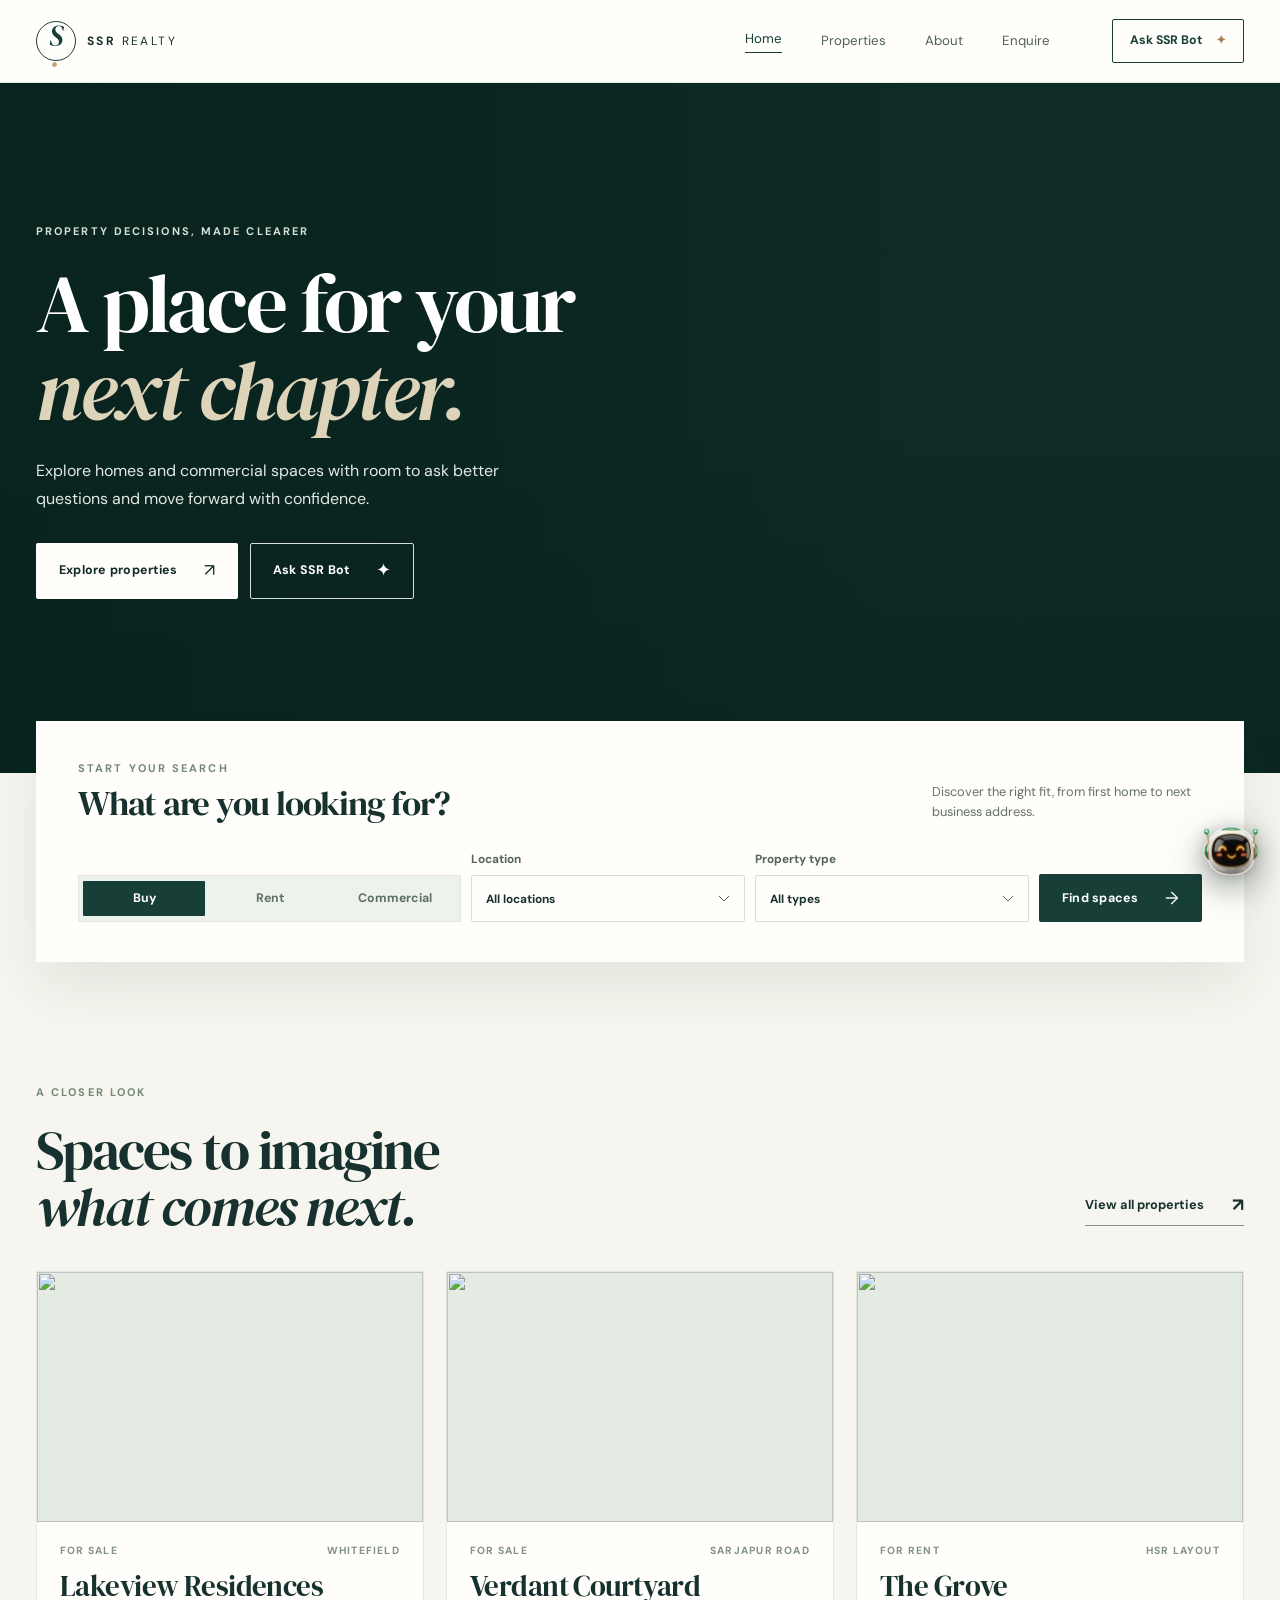
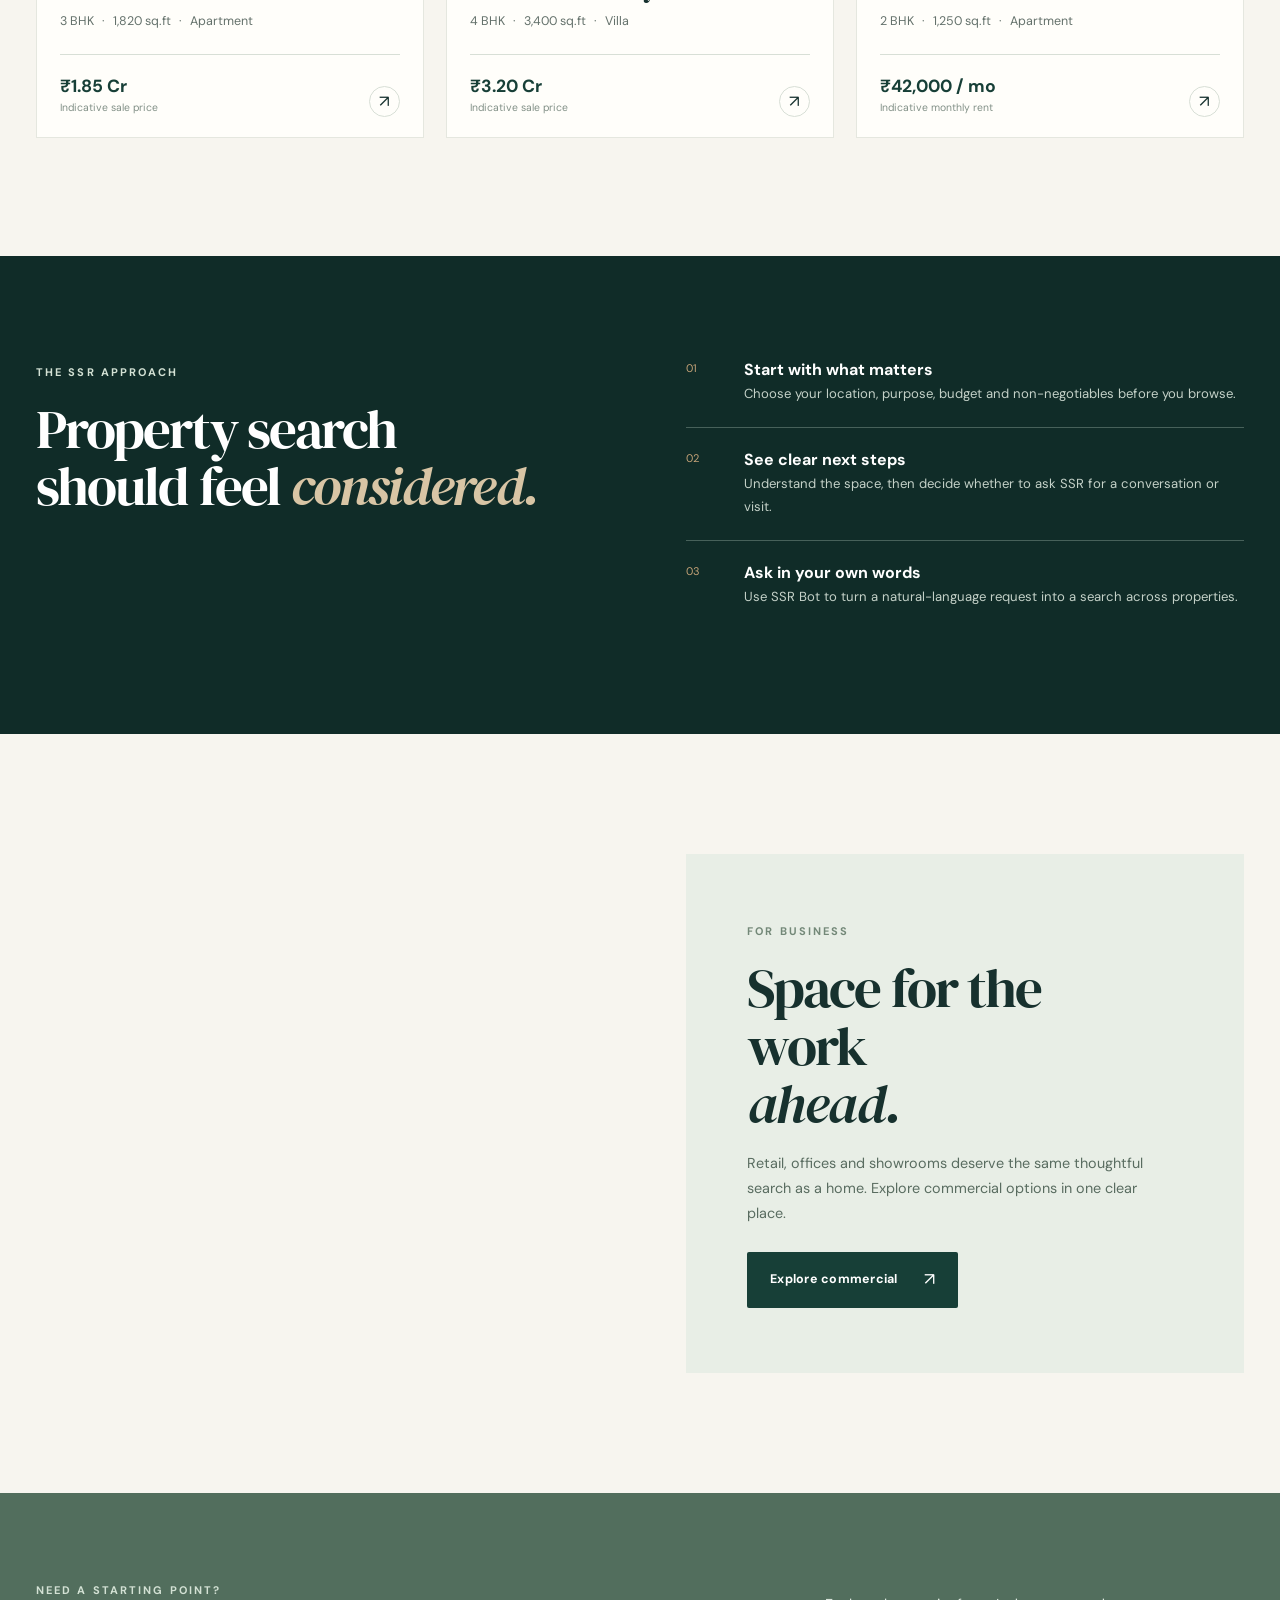
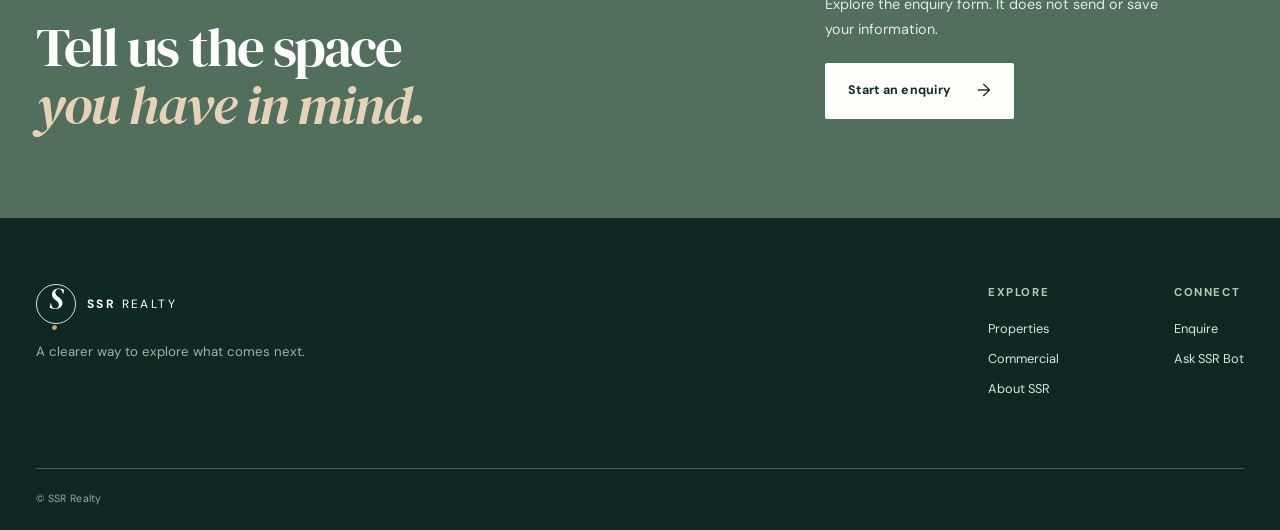
==== index.html @ 3f6068b8 "Removed draft and illustrations tags" ====
<!doctype html>
<html lang="en">
<head>
  <meta charset="utf-8"><meta name="viewport" content="width=device-width, initial-scale=1">
  <meta name="description" content="Explore homes and commercial spaces with SSR Realty.">
  <title>SSR Realty — Find your place with clarity</title>
  <link rel="preconnect" href="https://fonts.googleapis.com"><link rel="preconnect" href="https://fonts.gstatic.com" crossorigin>
  <link href="https://fonts.googleapis.com/css2?family=DM+Sans:wght@400;500;600;700&family=DM+Serif+Display:ital@0;1&display=swap" rel="stylesheet">
  <link rel="icon" href="assets/favicon.svg" type="image/svg+xml"><link rel="stylesheet" href="styles.css"><script src="app.js" defer></script>
</head>
<body data-page="home">
  <div id="site-header"></div>
  <main>
    <section class="hero" aria-labelledby="hero-title">
      <div class="hero-media" role="img" aria-label="Contemporary apartment architecture in Bengaluru"></div>
      <div class="hero-shade"></div>
      <div class="hero-content container">
        <div class="hero-copy-block">
          <span class="eyebrow light">Property decisions, made clearer</span>
          <h1 id="hero-title">A place for your<br><em>next chapter.</em></h1>
          <p>Explore homes and commercial spaces with room to ask better questions and move forward with confidence.</p>
          <div class="hero-actions"><a class="button button-light" href="listings.html">Explore properties <span aria-hidden="true">↗</span></a><button class="button button-ghost-light" data-open-chat type="button">Ask SSR Bot <span aria-hidden="true">✦</span></button></div>
        </div>
        <p class="hero-caption">SSR REALTY PROPERTY DISCOVERY <span>01 / 04</span></p>
      </div>
    </section>

    <section class="search-panel container" aria-labelledby="search-title">
      <div class="search-heading"><div><span class="eyebrow">Start your search</span><h2 id="search-title">What are you looking for?</h2></div><p>Discover the right fit, from first home to next business address.</p></div>
      <form id="home-search" class="home-search"><div class="segmented" role="group" aria-label="Property purpose"><button type="button" class="selected" data-intent="buy">Buy</button><button type="button" data-intent="rent">Rent</button><button type="button" data-intent="commercial">Commercial</button></div><label><span>Location</span><select name="locality" id="home-locality"><option value="">All locations</option></select></label><label><span>Property type</span><select name="type" id="home-type"><option value="">All types</option></select></label><button class="button button-dark" type="submit">Find spaces <span aria-hidden="true">→</span></button></form>
    </section>

    <section class="section container" aria-labelledby="featured-title"><div class="section-top"><div><span class="eyebrow">A closer look</span><h2 id="featured-title">Spaces to imagine<br><em>what comes next.</em></h2></div><a class="text-link" href="listings.html">View all properties <span aria-hidden="true">↗</span></a></div><div id="featured-grid" class="card-grid"></div></section>

    <section class="value-section"><div class="container value-grid"><div><span class="eyebrow light">The SSR approach</span><h2>Property search should feel <em>considered.</em></h2></div><div class="value-list"><article><span>01</span><div><h3>Start with what matters</h3><p>Choose your location, purpose, budget and non-negotiables before you browse.</p></div></article><article><span>02</span><div><h3>See clear next steps</h3><p>Understand the space, then decide whether to ask SSR for a conversation or visit.</p></div></article><article><span>03</span><div><h3>Ask in your own words</h3><p>Use SSR Bot to turn a natural-language request into a search across properties.</p></div></article></div></div></section>

    <section class="section container commercial-feature"><div class="commercial-image" role="img" aria-label="Modern commercial office building"></div><div class="commercial-content"><span class="eyebrow">For business</span><h2>Space for the work<br><em>ahead.</em></h2><p>Retail, offices and showrooms deserve the same thoughtful search as a home. Explore commercial options in one clear place.</p><a class="button button-dark" href="listings.html?intent=commercial">Explore commercial <span aria-hidden="true">↗</span></a></div></section>

    <section class="closing-cta"><div class="container closing-grid"><div><span class="eyebrow light">Need a starting point?</span><h2>Tell us the space<br><em>you have in mind.</em></h2></div><div><p>Explore the enquiry form. It does not send or save your information.</p><a class="button button-light" href="contact.html">Start an enquiry <span aria-hidden="true">→</span></a></div></div></section>
  </main>
  <div id="site-footer"></div><div id="chat-root"></div>
</body>
</html>
---- styles.css ----
:root {
    --ink: #17312e;
    --forest: #173f37;
    --deep: #102c28;
    --sage: #e4ebe3;
    --paper: #f7f5ef;
    --white: #fffefa;
    --muted: #64716b;
    --line: #d8dfd6;
    --gold: #c4a277;
    --serif: 'DM Serif Display', Georgia, serif;
    --sans: 'DM Sans', Arial, sans-serif
}

* {
    box-sizing: border-box
}

html {
    scroll-behavior: smooth
}

body {
    margin: 0;
    background: var(--paper);
    color: var(--ink);
    font-family: var(--sans);
    font-size: 15px;
    line-height: 1.55
}

button,
input,
select,
textarea {
    font: inherit
}

button {
    cursor: pointer
}

a {
    color: inherit;
    text-decoration: none
}

img {
    max-width: 100%;
    display: block
}

h1,
h2,
h3,
p {
    margin-top: 0
}

h1,
h2 {
    font-family: var(--serif);
    font-weight: 400;
    line-height: 1.05;
    letter-spacing: -.035em
}

h1 em,
h2 em {
    font-weight: 400
}

h1 {
    font-size: clamp(3.5rem, 6.5vw, 7rem)
}

h2 {
    font-size: clamp(2.6rem, 4.3vw, 4.75rem)
}

h3 {
    line-height: 1.2
}

.container {
    width: min(1280px, calc(100% - 72px));
    margin-inline: auto
}

.section {
    padding-block: 118px
}

.eyebrow {
    display: inline-block;
    font-size: .69rem;
    font-weight: 700;
    letter-spacing: .19em;
    text-transform: uppercase;
    color: #738878;
    margin-bottom: 19px
}

.eyebrow.light {
    color: #d3e1d4
}

.lead {
    font-size: 1.25rem;
    line-height: 1.65
}

.sr-only {
    position: absolute !important;
    width: 1px;
    height: 1px;
    padding: 0;
    margin: -1px;
    overflow: hidden;
    clip: rect(0, 0, 0, 0);
    white-space: nowrap;
    border: 0
}

[hidden] {
    display: none !important
}

.announcement {
    height: 31px;
    background: var(--deep);
    color: #d8e3d8;
    display: flex;
    justify-content: space-between;
    align-items: center;
    padding: 0 max(36px, calc((100vw - 1280px)/2));
    font-size: .61rem;
    letter-spacing: .16em;
    text-transform: uppercase
}

.site-header {
    height: 83px;
    background: var(--white);
    position: relative;
    z-index: 20;
    border-bottom: 1px solid #e7ebe4
}

.header-inner {
    height: 100%;
    display: flex;
    align-items: center;
    justify-content: space-between;
    gap: 24px
}

.brand {
    display: inline-flex;
    align-items: center;
    gap: 11px;
    white-space: nowrap
}

.brand-symbol {
    width: 40px;
    height: 40px;
    border: 1px solid var(--forest);
    color: var(--forest);
    display: grid;
    place-items: center;
    border-radius: 50%;
    font-family: var(--serif);
    font-size: 1.8rem;
    font-style: italic;
    line-height: 1
}

.brand-symbol span {
    margin-left: -5px;
    color: var(--gold)
}

.brand-name {
    font-size: .75rem;
    letter-spacing: .2em;
    font-weight: 700
}

.brand-name b {
    font-weight: 400
}

.main-nav {
    display: flex;
    align-items: center;
    gap: 39px;
    margin-left: auto;
    margin-right: 38px
}

.main-nav a {
    font-size: .83rem;
    color: #4e625a;
    transition: color .2s
}

.main-nav a:hover,
.main-nav a[aria-current] {
    color: var(--forest)
}

.main-nav a[aria-current]::after {
    content: '';
    display: block;
    height: 1px;
    background: var(--forest);
    margin-top: 3px
}

.header-actions {
    display: flex;
    align-items: center;
    gap: 12px
}

.header-bot {
    border: 1px solid var(--forest);
    background: transparent;
    color: var(--forest);
    padding: 11px 17px;
    border-radius: 2px;
    font-size: .77rem;
    font-weight: 700
}

.header-bot span {
    margin-left: 11px;
    color: #a47f50
}

.menu-toggle {
    display: none;
    border: 0;
    background: transparent;
    width: 38px;
    height: 38px;
    padding: 7px
}

.menu-toggle span {
    display: block;
    height: 1px;
    background: var(--forest);
    margin: 8px 0
}

.button {
    min-height: 48px;
    padding: 13px 22px;
    display: inline-flex;
    align-items: center;
    justify-content: center;
    gap: 26px;
    border: 1px solid transparent;
    border-radius: 2px;
    font-size: .78rem;
    font-weight: 700;
    letter-spacing: .02em;
    transition: transform .2s, background .2s, color .2s;
    text-align: center
}

.button:hover {
    transform: translateY(-2px)
}

.button span {
    font-size: 1.1rem;
    font-weight: 400
}

.button-light {
    background: var(--white);
    color: var(--deep)
}

.button-dark {
    background: var(--forest);
    color: white
}

.button-dark:hover {
    background: #285747
}

.button-ghost-light {
    background: transparent;
    border-color: #d5e0d9;
    color: white
}

.button-outline {
    background: transparent;
    border-color: var(--forest);
    color: var(--forest)
}

.text-link {
    display: inline-flex;
    align-items: center;
    gap: 28px;
    border-bottom: 1px solid #849488;
    padding-bottom: 6px;
    font-size: .8rem;
    font-weight: 700
}

.text-link span {
    font-size: 1.15rem
}

.quiet-button {
    border: 0;
    background: none;
    color: var(--forest);
    font-size: .8rem;
    font-weight: 700
}

.hero {
    min-height: 690px;
    background: var(--deep);
    position: relative;
    overflow: hidden;
    color: white
}

.hero-media {
    position: absolute;
    inset: 0;
    background: url('assets/hero.webp') center 46%/cover no-repeat
}

.hero-shade {
    position: absolute;
    inset: 0;
    background: linear-gradient(90deg, rgba(8, 35, 30, .88) 0%, rgba(8, 35, 30, .73) 33%, rgba(8, 35, 30, .14) 71%), linear-gradient(0deg, rgba(6, 30, 26, .35), transparent 50%)
}

.hero-content {
    position: relative;
    min-height: 690px;
    display: flex;
    flex-direction: column;
    justify-content: center
}

.hero-copy-block {
    max-width: 700px;
    padding: 80px 0 118px
}

.hero h1 {
    margin: 0 0 23px;
    color: white
}

.hero h1 em {
    color: #ded4ba
}

.hero-copy-block>p {
    max-width: 490px;
    font-size: 1rem;
    line-height: 1.75;
    color: #e2e9e4;
    margin-bottom: 30px
}

.hero-actions {
    display: flex;
    gap: 12px;
    flex-wrap: wrap
}

.hero-caption {
    position: absolute;
    bottom: 23px;
    left: 0;
    right: 0;
    display: flex;
    justify-content: space-between;
    font-size: .62rem;
    letter-spacing: .16em;
    color: #d8e2d9;
    margin: 0
}

.search-panel {
    position: relative;
    margin-top: -52px;
    background: var(--white);
    z-index: 2;
    box-shadow: 0 22px 55px rgba(27, 52, 41, .09);
    padding: 35px 42px 40px
}

.search-heading {
    display: flex;
    align-items: end;
    justify-content: space-between;
    gap: 20px;
    margin-bottom: 28px
}

.search-heading .eyebrow {
    margin-bottom: 8px
}

.search-heading h2 {
    font-size: 2.2rem;
    margin: 0
}

.search-heading p {
    font-size: .8rem;
    color: var(--muted);
    max-width: 270px;
    margin: 0
}

.home-search {
    display: grid;
    grid-template-columns: 1.4fr 1fr 1fr auto;
    gap: 10px;
    align-items: end
}

.home-search label,
.filter-panel label,
.results-heading label {
    font-size: .74rem;
    font-weight: 700;
    color: #52645b
}

.home-search label span {
    display: block;
    margin-bottom: 7px
}

.home-search select,
.filter-panel select,
.results-heading select {
    appearance: none;
    width: 100%;
    border: 1px solid var(--line);
    background: var(--white) url("data:image/svg+xml,%3Csvg xmlns='http://www.w3.org/2000/svg' width='12' height='8'%3E%3Cpath d='m1 1 5 5 5-5' fill='none' stroke='%2352685a'/%3E%3C/svg%3E") no-repeat right 14px center;
    padding: 13px 34px 13px 14px;
    height: 47px;
    color: var(--ink);
    border-radius: 2px
}

.segmented {
    display: flex;
    align-items: center;
    background: #eef2ec;
    padding: 4px;
    gap: 3px;
    border: 1px solid #e0e7de;
    min-height: 47px
}

.segmented button {
    flex: 1;
    border: 0;
    background: none;
    padding: 8px 13px;
    color: #5d7066;
    font-size: .77rem;
    font-weight: 700;
    border-radius: 1px
}

.segmented button.selected {
    background: var(--forest);
    color: white
}

.home-search>.button {
    height: 47px;
    white-space: nowrap
}

.section-top {
    display: flex;
    justify-content: space-between;
    align-items: end;
    gap: 20px;
    margin-bottom: 35px
}

.section-top h2 {
    margin-bottom: 0
}

.section-top .text-link {
    margin-bottom: 10px
}

.card-grid {
    display: grid;
    grid-template-columns: repeat(3, minmax(0, 1fr));
    gap: 22px
}

.property-card {
    background: var(--white);
    border: 1px solid #e5e7df;
    min-width: 0;
    transition: box-shadow .25s, transform .25s
}

.property-card:hover {
    box-shadow: 0 18px 40px rgba(34, 66, 49, .12);
    transform: translateY(-3px)
}

.card-media {
    height: 250px;
    position: relative;
    display: block;
    overflow: hidden;
    background: var(--sage)
}

.card-media img {
    height: 100%;
    width: 100%;
    object-fit: cover;
    transition: transform .35s
}

.property-card:hover .card-media img {
    transform: scale(1.04)
}

.card-badge {
    position: absolute;
    top: 16px;
    left: 16px;
    background: var(--white);
    color: var(--forest);
    padding: 7px 10px;
    font-size: .62rem;
    font-weight: 700;
    letter-spacing: .03em
}

.card-content {
    padding: 21px 23px 20px
}

.card-eyebrow {
    display: flex;
    justify-content: space-between;
    gap: 12px;
    color: #819183;
    font-size: .65rem;
    text-transform: uppercase;
    letter-spacing: .12em;
    font-weight: 700;
    margin-bottom: 10px
}

.card-content h3 {
    font-family: var(--serif);
    font-size: 1.8rem;
    font-weight: 400;
    margin: 0 0 8px;
    letter-spacing: -.02em
}

.card-summary {
    font-size: .78rem;
    color: var(--muted);
    margin-bottom: 23px
}

.card-summary span {
    margin: 0 5px
}

.card-bottom {
    border-top: 1px solid var(--line);
    padding-top: 18px;
    display: flex;
    justify-content: space-between;
    align-items: end
}

.card-bottom strong {
    display: block;
    font-size: 1.1rem;
    color: var(--forest)
}

.card-bottom small {
    display: block;
    font-size: .65rem;
    color: #829087
}

.card-bottom>a {
    border: 1px solid var(--line);
    width: 31px;
    height: 31px;
    display: grid;
    place-items: center;
    border-radius: 50%;
    font-size: 1.05rem
}

.section-note {
    color: #7c8980;
    font-size: .71rem;
    margin: 18px 0 0
}

.value-section {
    background: var(--deep);
    color: white;
    padding-block: 104px
}

.value-grid {
    display: grid;
    grid-template-columns: .95fr 1fr;
    gap: 10%
}

.value-grid h2 {
    max-width: 520px;
    margin: 0
}

.value-grid h2 em {
    color: #d8c5a5
}

.value-list article {
    display: grid;
    grid-template-columns: 43px 1fr;
    gap: 15px;
    padding: 22px 0;
    border-top: 1px solid #47615a
}

.value-list article:first-child {
    border-top: 0;
    padding-top: 0
}

.value-list article>span {
    font-size: .69rem;
    color: #c4a277
}

.value-list h3 {
    font-size: 1rem;
    margin: 0 0 4px
}

.value-list p {
    color: #c4d1c8;
    font-size: .82rem;
    line-height: 1.7;
    margin: 0
}

.commercial-feature {
    display: grid;
    grid-template-columns: 1.15fr .85fr;
    align-items: center;
    padding-block: 120px
}

.commercial-image {
    height: 490px;
    background: url('assets/office.webp') center/cover no-repeat
}

.commercial-content {
    padding: 65px 15% 65px 12%;
    background: #e8eee6;
    min-height: 420px;
    margin-left: -45px
}

.commercial-content h2 {
    margin-bottom: 18px
}

.commercial-content p {
    font-size: .9rem;
    color: #596c60;
    line-height: 1.75;
    margin-bottom: 26px
}

.closing-cta {
    background: #526e5d;
    color: white;
    padding-block: 85px
}

.closing-grid {
    display: grid;
    grid-template-columns: 1fr .65fr;
    gap: 12%;
    align-items: center
}

.closing-grid h2 {
    margin: 0
}

.closing-grid h2 em {
    color: #e4d3b9
}

.closing-grid p {
    max-width: 350px;
    color: #e1ebe2;
    font-size: .9rem;
    line-height: 1.7;
    margin-bottom: 22px
}

.footer {
    background: #102823;
    color: #e0e9e0;
    padding-top: 66px
}

.footer-top {
    display: flex;
    justify-content: space-between;
    gap: 40px;
    padding-bottom: 70px
}

.footer .brand-symbol {
    border-color: #d9e7d9;
    color: white
}

.footer .brand-name {
    color: white
}

.footer-top p {
    color: #9eb3a5;
    font-size: .83rem;
    margin-top: 18px
}

.footer-links {
    display: flex;
    gap: 115px
}

.footer-links>div {
    display: flex;
    flex-direction: column;
    gap: 10px
}

.footer-links strong {
    font-size: .71rem;
    text-transform: uppercase;
    letter-spacing: .14em;
    color: #b8caba;
    margin-bottom: 7px
}

.footer-links a,
.footer-links button {
    color: #d8e4dc;
    font-size: .8rem;
    background: none;
    border: 0;
    padding: 0;
    text-align: left
}

.footer-bottom {
    border-top: 1px solid #496157;
    display: flex;
    justify-content: space-between;
    gap: 20px;
    padding: 22px 0;
    color: #97aa9e;
    font-size: .66rem;
    letter-spacing: .03em
}

.page-hero {
    min-height: 430px;
    background: var(--deep);
    color: white;
    padding: 105px 0 95px;
    position: relative;
    overflow: hidden;
    display: flex;
    align-items: center
}

.page-hero .hero-media {
    position: absolute;
    inset: 0;
    background-size: cover;
    background-position: center;
    z-index: 0
}

.listings-hero .hero-media {
    background-image: url('assets/hero-properties.jpg');
    background-position: center 60%
}

.about-hero .hero-media {
    background-image: url('assets/hero-about.jpg');
    background-position: center 50%
}

.contact-hero .hero-media {
    background-image: url('assets/hero-contact.jpg');
    background-position: center 45%
}

.page-hero .hero-shade {
    position: absolute;
    inset: 0;
    background: linear-gradient(90deg, rgba(8, 35, 30, .92) 0%, rgba(8, 35, 30, .78) 45%, rgba(8, 35, 30, .32) 85%), linear-gradient(0deg, rgba(6, 30, 26, .45), transparent 60%);
    z-index: 1
}

.page-hero .container {
    position: relative;
    z-index: 2
}

.page-hero:after {
    content: '';
    width: 470px;
    height: 470px;
    border: 1px solid rgba(196, 162, 119, .15);
    border-radius: 50%;
    position: absolute;
    right: -100px;
    top: -210px;
    box-shadow: 0 0 0 70px rgba(255, 255, 255, .02), 0 0 0 140px rgba(255, 255, 255, .015);
    z-index: 1;
    pointer-events: none
}

.page-hero h1 {
    font-size: clamp(3.7rem, 6vw, 6.3rem);
    margin-bottom: 18px;
    position: relative;
    z-index: 2
}

.page-hero h1 em {
    color: #d9c8ae
}

.page-hero p {
    max-width: 530px;
    color: #d2dfd5;
    font-size: .95rem;
    line-height: 1.7;
    margin: 0;
    position: relative;
    z-index: 2
}

.catalogue {
    padding-block: 64px 120px
}

.catalogue-toolbar {
    display: flex;
    align-items: center;
    justify-content: space-between;
    gap: 15px;
    margin-bottom: 26px
}

.catalogue-toolbar .segmented {
    width: 400px
}

.catalogue-body {
    display: grid;
    grid-template-columns: 250px minmax(0, 1fr);
    gap: 42px
}

.filter-panel {
    border-top: 2px solid var(--forest);
    padding-top: 17px
}

.filter-title h2 {
    font-family: var(--sans);
    font-size: .95rem;
    letter-spacing: 0;
    font-weight: 700;
    margin: 0
}

.filter-title span {
    font-size: .68rem;
    color: #89978c
}

.filter-panel label {
    display: block;
    margin-top: 25px
}

.filter-panel select {
    margin-top: 8px;
    background-color: var(--paper)
}

.filter-note {
    font-size: .7rem;
    line-height: 1.6;
    color: #829087;
    margin-top: 32px;
    border-top: 1px solid var(--line);
    padding-top: 17px
}

.results-heading {
    display: flex;
    justify-content: space-between;
    align-items: end;
    gap: 15px;
    margin-bottom: 24px
}

.results-heading .eyebrow {
    margin-bottom: 5px
}

.results-heading h2 {
    font-size: 2.55rem;
    margin: 0
}

.results-heading p {
    font-size: .75rem;
    color: #819086;
    margin: 7px 0 0
}

.results-heading label {
    width: 180px
}

.results-heading select {
    margin-top: 5px
}

.catalogue-results .card-grid {
    grid-template-columns: repeat(2, minmax(0, 1fr))
}

.catalogue-results .card-media {
    height: 235px
}

.empty-state {
    text-align: center;
    background: var(--white);
    border: 1px solid var(--line);
    padding: 70px 20px
}

.empty-state>span {
    font-size: 3rem;
    color: #a2b2a1
}

.empty-state h3 {
    font-family: var(--serif);
    font-size: 2rem;
    font-weight: 400;
    margin: 5px
}

.empty-state p {
    color: var(--muted)
}

.mini-cta {
    border-top: 1px solid var(--line);
    padding: 47px 0 90px;
    display: flex;
    justify-content: space-between;
    align-items: center;
    gap: 25px
}

.mini-cta h2 {
    font-size: 2.1rem;
    margin: 0
}

.mini-cta .eyebrow {
    margin-bottom: 7px
}

.property-main {
    padding-top: 30px;
    padding-bottom: 115px
}

.breadcrumbs {
    display: flex;
    gap: 9px;
    font-size: .72rem;
    color: #738276;
    margin-bottom: 36px
}

.breadcrumbs a:hover {
    text-decoration: underline
}

.property-heading {
    display: flex;
    justify-content: space-between;
    align-items: end;
    gap: 25px;
    margin-bottom: 27px
}

.property-heading .eyebrow {
    margin-bottom: 9px
}

.property-heading h1 {
    font-size: clamp(3.5rem, 5vw, 5.6rem);
    margin: 0
}

.property-heading p {
    color: #76867b;
    margin: 9px 0 0
}

.property-price {
    text-align: right;
    white-space: nowrap
}

.property-price strong {
    display: block;
    font-size: 1.6rem;
    color: var(--forest)
}

.property-price span {
    color: #839185;
    font-size: .7rem
}

.property-visual {
    height: 560px;
    position: relative;
    background: var(--sage);
    overflow: hidden
}

.property-visual img {
    width: 100%;
    height: 100%;
    object-fit: cover
}

.property-visual>span {
    position: absolute;
    left: 20px;
    bottom: 19px;
    background: var(--white);
    padding: 7px 10px;
    font-size: .65rem;
    font-weight: 700
}

.property-layout {
    display: grid;
    grid-template-columns: 1fr 300px;
    gap: 9%;
    padding-top: 52px
}

.fact-row {
    display: grid;
    grid-template-columns: repeat(3, 1fr);
    border-block: 1px solid var(--line);
    padding: 19px 0;
    margin-bottom: 50px
}

.fact-row>div {
    border-right: 1px solid var(--line);
    padding-left: 18px
}

.fact-row>div:first-child {
    padding-left: 0
}

.fact-row>div:last-child {
    border: 0
}

.fact-row small {
    display: block;
    color: #829087;
    font-size: .67rem;
    margin-bottom: 4px
}

.fact-row strong {
    font-size: .9rem
}

.property-detail h2 {
    font-size: 3.4rem;
    margin-bottom: 16px
}

.property-detail .lead {
    max-width: 660px;
    color: #596b60;
    margin-bottom: 35px
}

.property-detail h3 {
    font-size: 1rem;
    margin-bottom: 16px
}

.highlight-list {
    list-style: none;
    padding: 0;
    display: grid;
    grid-template-columns: repeat(2, 1fr);
    gap: 10px;
    max-width: 650px
}

.highlight-list li {
    padding: 12px 15px;
    background: #e8eee6;
    font-size: .78rem
}

.highlight-list li:before {
    content: '✓';
    margin-right: 10px;
    color: var(--forest)
}

.property-honesty {
    border-left: 2px solid var(--gold);
    padding: 15px 20px;
    background: #f0f0e7;
    max-width: 680px;
    margin-top: 43px
}

.property-honesty strong {
    font-size: .8rem
}

.property-honesty p {
    margin: 5px 0 0;
    font-size: .75rem;
    color: #657467
}

.property-side {
    align-self: start;
    background: var(--sage);
    padding: 28px
}

.property-side h2 {
    font-size: 2.3rem;
    margin-bottom: 10px
}

.property-side p {
    font-size: .8rem;
    color: #596e60;
    margin-bottom: 21px
}

.property-side .button {
    display: flex;
    margin-top: 8px;
    gap: 8px
}

.related-heading {
    margin-top: 90px
}

.related-heading h2 {
    font-size: 3rem
}

.not-found {
    padding: 100px 0
}

.not-found h1 {
    font-size: 4rem
}

.not-found p {
    color: var(--muted)
}

.about-hero {
    background: #315746
}

.story-grid {
    display: grid;
    grid-template-columns: 1fr 1fr;
    gap: 14%
}

.story-grid h2 {
    margin: 0
}

.story-grid p:not(.lead) {
    color: #627166;
    line-height: 1.8
}

.story-grid .text-link {
    margin-top: 14px
}

.about-photo-band {
    height: 410px;
    position: relative;
    overflow: hidden;
    background: var(--forest)
}

.about-photo-band img {
    width: 100%;
    height: 100%;
    object-fit: cover;
    filter: brightness(.57)
}

.about-photo-band>div {
    position: absolute;
    inset: 0;
    display: flex;
    flex-direction: column;
    justify-content: center;
    align-items: center;
    text-align: center;
    color: white
}

.about-photo-band h2 {
    margin: 0
}

.principles {
    display: grid;
    grid-template-columns: repeat(3, 1fr);
    gap: 55px
}

.principles article {
    border-top: 1px solid #9dab9d;
    padding-top: 16px
}

.principles article>span {
    color: #9e8d6b;
    font-size: .72rem
}

.principles h3 {
    font-family: var(--serif);
    font-size: 1.8rem;
    font-weight: 400;
    margin: 24px 0 8px
}

.principles p {
    color: #667469;
    font-size: .83rem
}

.owner-placeholder {
    background: var(--sage);
    display: grid;
    grid-template-columns: .8fr 1fr;
    gap: 15%;
    padding: 50px 60px;
    margin-top: 60px;
    margin-bottom: 20px
}

.owner-placeholder h2 {
    font-size: 3.1rem;
    margin: 0
}

.owner-placeholder p {
    color: #5f7063;
    margin: 0;
    align-self: center;
    line-height: 1.75
}

.contact-hero {
    background: #315746
}

.contact-layout {
    display: grid;
    grid-template-columns: .78fr 1.1fr;
    gap: 14%
}

.contact-aside h2 {
    margin-bottom: 19px
}

.contact-aside>p {
    color: #66756a;
    margin-bottom: 42px
}

.contact-feature {
    display: grid;
    grid-template-columns: 42px 1fr;
    gap: 13px;
    border-top: 1px solid var(--line);
    padding: 15px 0
}

.contact-feature span {
    color: #a99067;
    font-size: .7rem
}

.contact-feature p {
    font-size: .8rem;
    margin: 0;
    color: #56675b
}

.contact-card {
    background: var(--white);
    padding: 45px 48px;
    box-shadow: 0 16px 45px rgba(27, 54, 39, .06)
}

.contact-card h2 {
    font-size: 2.5rem;
    margin-bottom: 28px
}

.contact-card form>label {
    display: block;
    font-size: .74rem;
    font-weight: 700;
    margin: 17px 0 7px
}

.contact-card input:not([type=radio]),
.contact-card textarea {
    width: 100%;
    border: 1px solid var(--line);
    border-radius: 2px;
    background: var(--white);
    padding: 13px 15px;
    color: var(--ink);
    outline-color: #769f80
}

.contact-card fieldset {
    border: 0;
    padding: 0;
    margin: 23px 0
}

.contact-card legend {
    font-size: .74rem;
    font-weight: 700;
    margin-bottom: 11px
}

.contact-card fieldset label {
    display: inline-flex;
    align-items: center;
    gap: 6px;
    font-size: .77rem;
    margin-right: 17px
}

.contact-card input[type=radio] {
    accent-color: var(--forest)
}

.form-submit {
    width: 100%
}

.form-disclaimer {
    font-size: .7rem;
    color: #819084;
    line-height: 1.6;
    margin: 13px 0 0
}

.enquiry-success {
    text-align: center;
    padding: 45px 0
}

.success-icon {
    display: grid;
    place-items: center;
    width: 64px;
    height: 64px;
    background: var(--sage);
    border-radius: 50%;
    margin: 0 auto 20px;
    font-size: 1.5rem
}

.enquiry-success p {
    color: var(--muted);
    margin-bottom: 25px
}

.data-error {
    background: #fff3d9;
    color: #574620;
    padding: 12px 20px;
    margin: 0
}

.chat-launcher {
    position: fixed;
    bottom: 20px;
    right: 20px;
    z-index: 29;
    border: 0;
    background: transparent;
    padding: 0;
    margin: 0;
    display: inline-flex;
    align-items: center;
    justify-content: center;
    box-shadow: none;
    border-radius: 0;
    cursor: pointer;
    transition: transform .28s cubic-bezier(0.34, 1.56, 0.64, 1);
    animation: botFloat 3.8s ease-in-out infinite;
}

.chat-launcher:hover {
    transform: translateY(-6px) scale(1.08) rotate(-2deg);
    animation-play-state: paused;
}

.chat-launcher:active {
    transform: translateY(-2px) scale(0.97);
}

.launcher-sticker-bot {
    width: 58.5px;
    height: auto;
    display: block;
    filter: drop-shadow(0 10px 18px rgba(16, 44, 40, .42)) drop-shadow(0 2px 6px rgba(0, 0, 0, .2));
    transition: filter .25s ease;
    user-select: none;
    -webkit-user-drag: none;
}

.chat-launcher:hover .launcher-sticker-bot {
    filter: drop-shadow(0 16px 28px rgba(16, 44, 40, .58)) drop-shadow(0 4px 10px rgba(0, 0, 0, .25)) drop-shadow(0 0 14px rgba(196, 162, 119, .45));
}

@keyframes botFloat {
    0%, 100% {
        transform: translateY(0);
    }
    50% {
        transform: translateY(-6px);
    }
}

.avatar-online-dot {
    position: absolute;
    bottom: -1px;
    right: -1px;
    width: 10px;
    height: 10px;
    border-radius: 50%;
    background: #38b868;
    border: 2px solid var(--deep);
    box-shadow: 0 0 6px rgba(56, 184, 104, .8)
}

.avatar-online-dot.header-dot {
    border-color: var(--deep)
}

.chat-panel {
    position: fixed;
    bottom: 110px;
    right: 24px;
    z-index: 30;
    width: min(400px, calc(100vw - 32px));
    height: min(590px, calc(100vh - 105px));
    background: var(--white);
    box-shadow: 0 20px 70px rgba(17, 45, 40, .45);
    display: flex;
    flex-direction: column;
    border: 1px solid var(--line);
    border-radius: 12px;
    overflow: hidden
}

.chat-head {
    background: var(--deep);
    color: white;
    padding: 15px 18px;
    display: flex;
    align-items: center;
    gap: 12px;
    border-bottom: 1px solid rgba(196, 162, 119, .2)
}

.chat-avatar {
    position: relative;
    width: 42px;
    height: 42px;
    border-radius: 50%;
    flex-shrink: 0
}

.chat-avatar-img {
    width: 42px;
    height: 42px;
    border-radius: 50%;
    object-fit: cover;
    border: 2px solid var(--gold);
    display: block
}

.chat-head div:nth-child(2) {
    flex: 1
}

.chat-head strong {
    display: block;
    font-size: .88rem;
    letter-spacing: .02em
}

.chat-head span {
    display: block;
    font-size: .66rem;
    color: #b6cfbe;
    margin-top: 2px
}

.chat-head button {
    background: none;
    border: 0;
    color: white;
    font-size: 1.5rem;
    line-height: 1;
    cursor: pointer;
    opacity: .8;
    transition: opacity .2s
}

.chat-head button:hover {
    opacity: 1
}

.chat-messages {
    flex: 1;
    overflow: auto;
    padding: 18px 16px;
    background: #f2f5ef
}

.chat-message {
    max-width: 90%;
    padding: 11px 14px;
    margin-bottom: 12px;
    font-size: .8rem;
    line-height: 1.55;
    border-radius: 10px;
    white-space: pre-wrap
}

.chat-message.bot {
    background: white;
    border: 1px solid #e4eae2;
    position: relative;
    padding-left: 42px;
    box-shadow: 0 2px 6px rgba(0, 0, 0, .03)
}

.chat-message.bot::before {
    content: '';
    position: absolute;
    left: 10px;
    top: 10px;
    width: 24px;
    height: 24px;
    border-radius: 50%;
    background: url('assets/bot-face.png') center/cover no-repeat;
    border: 1px solid var(--gold)
}

.chat-message.user {
    background: #dbe9dc;
    margin-left: auto;
    color: var(--deep)
}

.chat-suggestions {
    display: flex;
    flex-wrap: wrap;
    gap: 7px;
    margin-bottom: 10px
}

.chat-suggestions button {
    border: 1px solid #b8c9b9;
    background: white;
    color: var(--forest);
    padding: 6px 8px;
    font-size: .68rem;
    border-radius: 30px;
    text-align: left
}

.chat-result-list {
    display: grid;
    gap: 7px;
    margin-bottom: 15px
}

.chat-result-list a {
    display: grid;
    grid-template-columns: 1fr auto;
    background: white;
    border: 1px solid var(--line);
    padding-bottom: 10px;
    line-height: 1.35;
    overflow: hidden
}

.chat-result-image {
    grid-column: 1 / -1;
    height: 130px;
    margin-bottom: 10px;
    background: #e4ebe3;
    overflow: hidden
}

.chat-result-image img {
    display: block;
    width: 100%;
    height: 100%;
    object-fit: cover
}

.chat-result-image span {
    display: none
}

.chat-result-image.is-missing img {
    display: none
}

.chat-result-image.is-missing span {
    display: grid;
    place-items: center;
    height: 100%;
    color: #6b7b6d;
    font-size: .66rem
}

.chat-result-list a>strong {
    padding-left: 12px;
    font-size: .74rem
}

.chat-result-list a>span {
    grid-column: 1;
    padding-left: 12px;
    color: #6b7b6d;
    font-size: .66rem
}

.chat-result-list i {
    grid-column: 2;
    grid-row: 2/4;
    font-style: normal;
    align-self: center;
    padding-right: 12px
}

.chat-form {
    display: flex;
    border-top: 1px solid var(--line);
    padding: 10px;
    gap: 5px
}

.chat-form input {
    flex: 1;
    min-width: 0;
    border: 0;
    background: none;
    outline: 0;
    padding: 5px 6px;
    font-size: .78rem
}

.chat-form button {
    border: 0;
    background: var(--forest);
    color: white;
    width: 36px;
    height: 36px;
    border-radius: 50%
}

.chat-form button:disabled {
    opacity: .5
}

.chat-disclaimer {
    font-size: .58rem;
    text-align: center;
    color: #819084;
    margin: 0 0 9px
}

@media(max-width:1050px) {
    .container {
        width: min(100% - 48px, 1280px)
    }

    .main-nav {
        gap: 20px;
        margin-right: 10px
    }

    .home-search {
        grid-template-columns: 1fr 1fr
    }

    .home-search>.button {
        align-self: end
    }

    .catalogue-body {
        gap: 22px;
        grid-template-columns: 220px 1fr
    }

    .card-grid {
        gap: 14px
    }

    .card-media {
        height: 205px
    }

    .card-content {
        padding: 17px
    }

    .commercial-content {
        padding: 45px 9%
    }
}

@media(max-width:760px) {
    .container {
        width: calc(100% - 36px)
    }

    .announcement {
        padding: 0 18px;
        justify-content: center
    }

    .announcement span:last-child {
        display: none
    }

    .site-header {
        height: 69px
    }

    .brand-symbol {
        width: 34px;
        height: 34px;
        font-size: 1.5rem
    }

    .brand-name {
        font-size: .65rem
    }

    .header-bot {
        display: none
    }

    .menu-toggle {
        display: block
    }

    .main-nav {
        position: absolute;
        top: 69px;
        left: 0;
        right: 0;
        background: var(--white);
        display: none;
        flex-direction: column;
        align-items: stretch;
        gap: 0;
        padding: 10px 18px 22px;
        box-shadow: 0 17px 25px rgba(0, 0, 0, .08);
        margin: 0
    }

    .main-nav.open {
        display: flex
    }

    .main-nav a {
        padding: 12px 0;
        border-bottom: 1px solid var(--line)
    }

    .main-nav a[aria-current]::after {
        display: none
    }

    .section {
        padding-block: 74px
    }

    .hero,
    .hero-content {
        min-height: 650px
    }

    .hero-media {
        background-position: 64% center
    }

    .hero-shade {
        background: linear-gradient(90deg, rgba(8, 35, 30, .91), rgba(8, 35, 30, .38)), linear-gradient(0deg, rgba(8, 35, 30, .4), transparent)
    }

    .hero-copy-block {
        padding: 70px 0 100px
    }

    .hero h1 {
        font-size: clamp(3.7rem, 11vw, 5.3rem)
    }

    .hero-copy-block>p {
        font-size: .92rem
    }

    .hero-caption {
        font-size: .52rem
    }

    .search-panel {
        margin-top: 0;
        padding: 30px 18px;
        box-shadow: none;
        width: 100%
    }

    .search-heading {
        display: block
    }

    .search-heading h2 {
        font-size: 2rem
    }

    .search-heading p {
        margin-top: 8px
    }

    .home-search {
        grid-template-columns: 1fr
    }

    .home-search .button {
        width: 100%
    }

    .section-top {
        display: block
    }

    .section-top .text-link {
        margin-top: 21px
    }

    .card-grid {
        grid-template-columns: 1fr
    }

    .card-media {
        height: 250px
    }

    .value-section {
        padding-block: 74px
    }

    .value-grid {
        display: block
    }

    .value-grid h2 {
        margin-bottom: 34px
    }

    .commercial-feature {
        display: flex;
        flex-direction: column;
        padding-block: 72px
    }

    .commercial-image {
        width: 100%;
        height: 310px
    }

    .commercial-content {
        width: calc(100% - 26px);
        margin: -45px 0 0 auto;
        min-height: auto;
        padding: 34px
    }

    .closing-cta {
        padding-block: 65px
    }

    .closing-grid {
        display: block
    }

    .closing-grid p {
        margin-top: 22px
    }

    .footer-top {
        display: block;
        padding-bottom: 45px
    }

    .footer-links {
        gap: 80px;
        margin-top: 40px
    }

    .footer-bottom {
        display: block;
        line-height: 1.8
    }

    .page-hero {
        min-height: 340px;
        padding: 72px 0
    }

    .page-hero h1 {
        font-size: 3.7rem
    }

    .catalogue {
        padding-block: 35px 72px
    }

    .catalogue-toolbar {
        align-items: start
    }

    .catalogue-toolbar .segmented {
        width: auto;
        flex: 1;
        overflow: auto
    }

    .catalogue-toolbar .segmented button {
        padding: 8px 7px;
        font-size: .68rem
    }

    .catalogue-body {
        display: block
    }

    .filter-panel {
        display: grid;
        grid-template-columns: 1fr 1fr;
        gap: 0 12px;
        margin-bottom: 33px
    }

    .filter-title,
    .filter-note {
        grid-column: 1/-1
    }

    .filter-panel label {
        margin-top: 16px
    }

    .filter-panel label:nth-of-type(3) {
        grid-column: 1/-1
    }

    .filter-note {
        margin-top: 20px
    }

    .results-heading h2 {
        font-size: 2.1rem
    }

    .catalogue-results .card-grid {
        grid-template-columns: 1fr
    }

    .mini-cta {
        padding: 35px 0 70px;
        display: block
    }

    .mini-cta .button {
        margin-top: 20px
    }

    .property-main {
        padding-bottom: 70px
    }

    .property-heading {
        display: block
    }

    .property-heading h1 {
        font-size: 3.5rem
    }

    .property-price {
        text-align: left;
        margin-top: 22px
    }

    .property-visual {
        height: 360px
    }

    .property-layout {
        display: block
    }

    .property-detail h2 {
        font-size: 2.8rem
    }

    .property-side {
        margin-top: 35px
    }

    .related-heading {
        margin-top: 65px
    }

    .related-heading h2 {
        font-size: 2.5rem
    }

    .story-grid {
        display: block
    }

    .story-grid>div+div {
        margin-top: 26px
    }

    .about-photo-band {
        height: 330px
    }

    .principles {
        display: block
    }

    .principles article {
        padding-bottom: 25px
    }

    .owner-placeholder {
        display: block;
        padding: 35px;
        margin-top: 35px;
        margin-bottom: 20px
    }

    .owner-placeholder p {
        margin-top: 22px
    }

    .contact-layout {
        display: block
    }

    .contact-aside {
        margin-bottom: 35px
    }

    .contact-card {
        padding: 31px 22px
    }

    .chat-launcher {
        right: 12px;
        bottom: 12px;
        padding: 0;
    }

    .launcher-sticker-bot {
        width: 48.1px;
    }

    .chat-panel {
        right: 8px;
        bottom: 92px;
        width: calc(100vw - 16px)
    }
}

@media(max-width:430px) {
    .hero h1 {
        font-size: 3.5rem
    }

    .hero-actions {
        flex-direction: column;
        align-items: start
    }

    .hero-actions .button {
        width: 100%
    }

    .hero-caption span {
        display: none
    }

    .card-media {
        height: 220px
    }

    .catalogue-toolbar {
        display: block
    }

    .catalogue-toolbar .segmented {
        margin-bottom: 10px
    }

    .filter-panel {
        grid-template-columns: 1fr
    }

    .filter-panel label:nth-of-type(3) {
        grid-column: auto
    }

    .results-heading {
        display: block
    }

    .results-heading label {
        display: block;
        margin-top: 16px
    }

    .property-visual {
        height: 260px
    }

    .fact-row {
        grid-template-columns: 1fr 1fr;
        gap: 14px
    }

    .fact-row>div {
        padding: 0;
        border: 0
    }

    .highlight-list {
        grid-template-columns: 1fr
    }

    .contact-card fieldset label {
        margin-bottom: 8px
    }
}
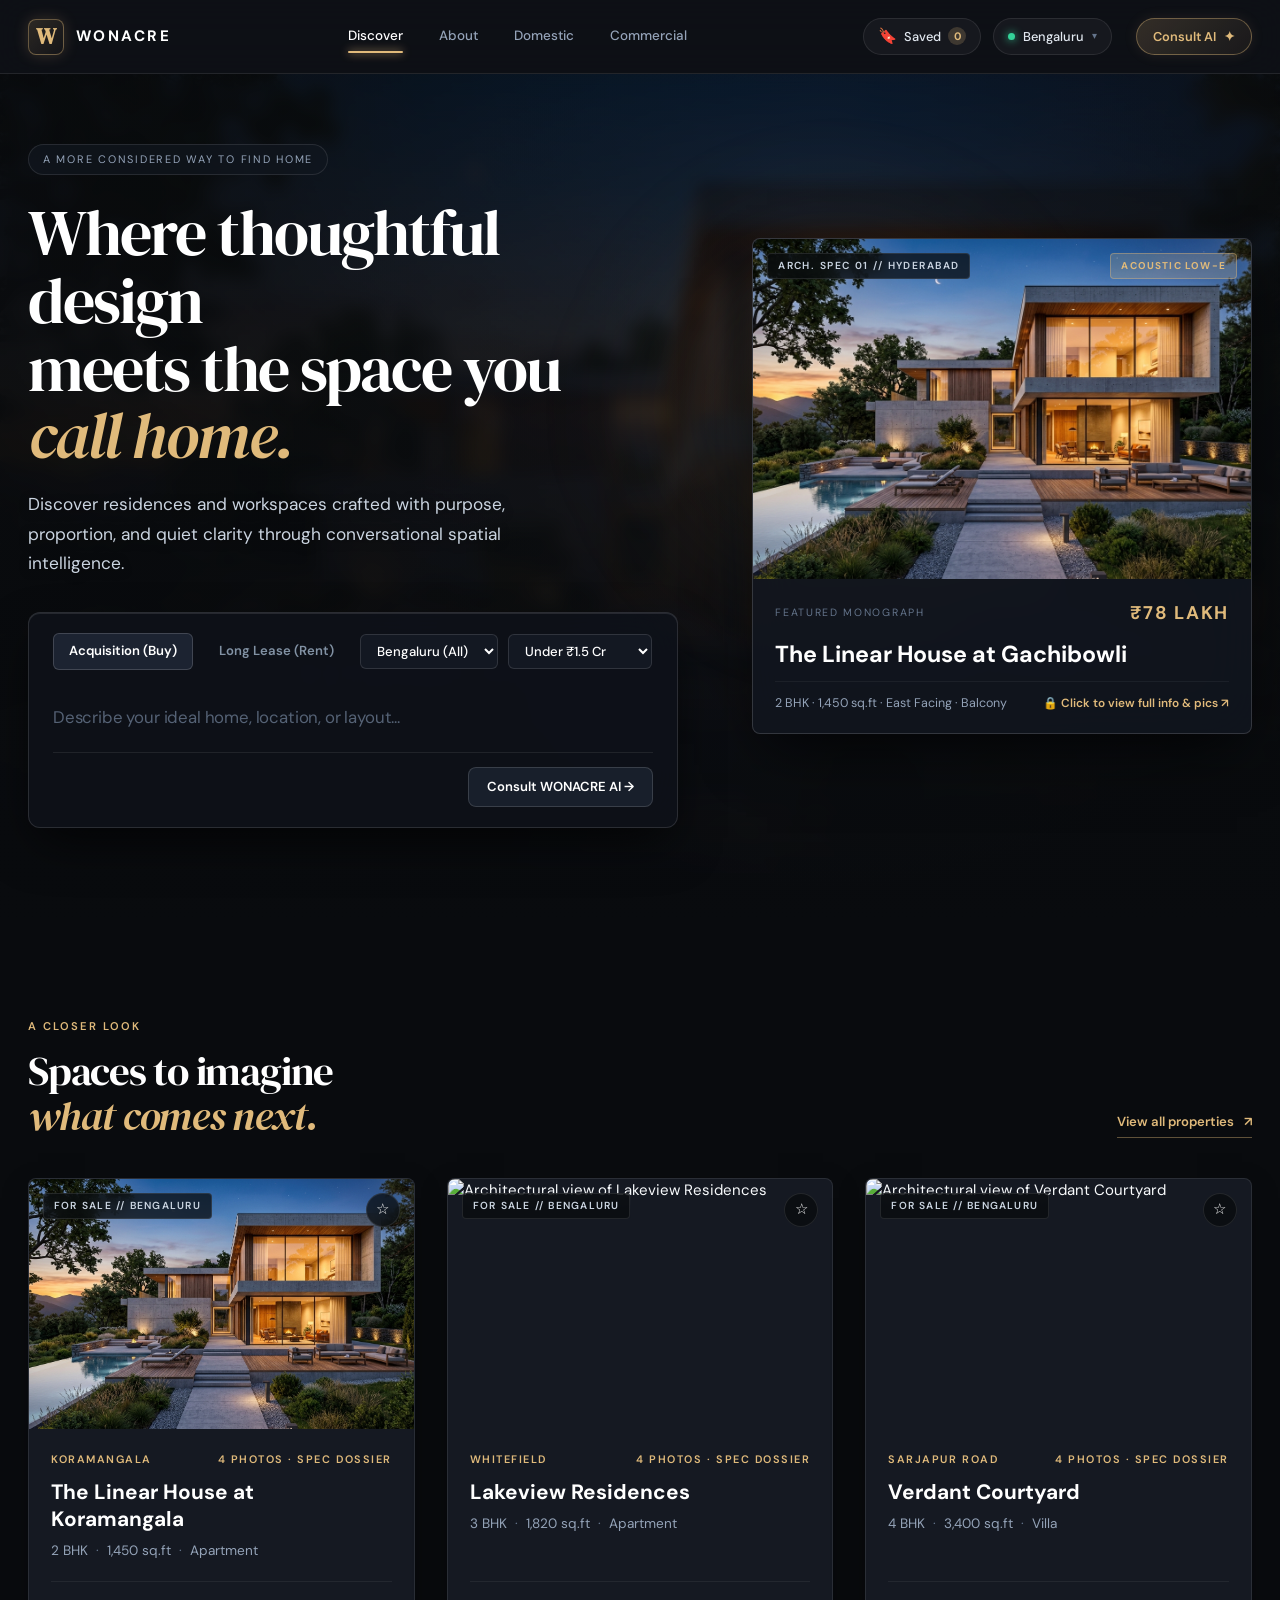
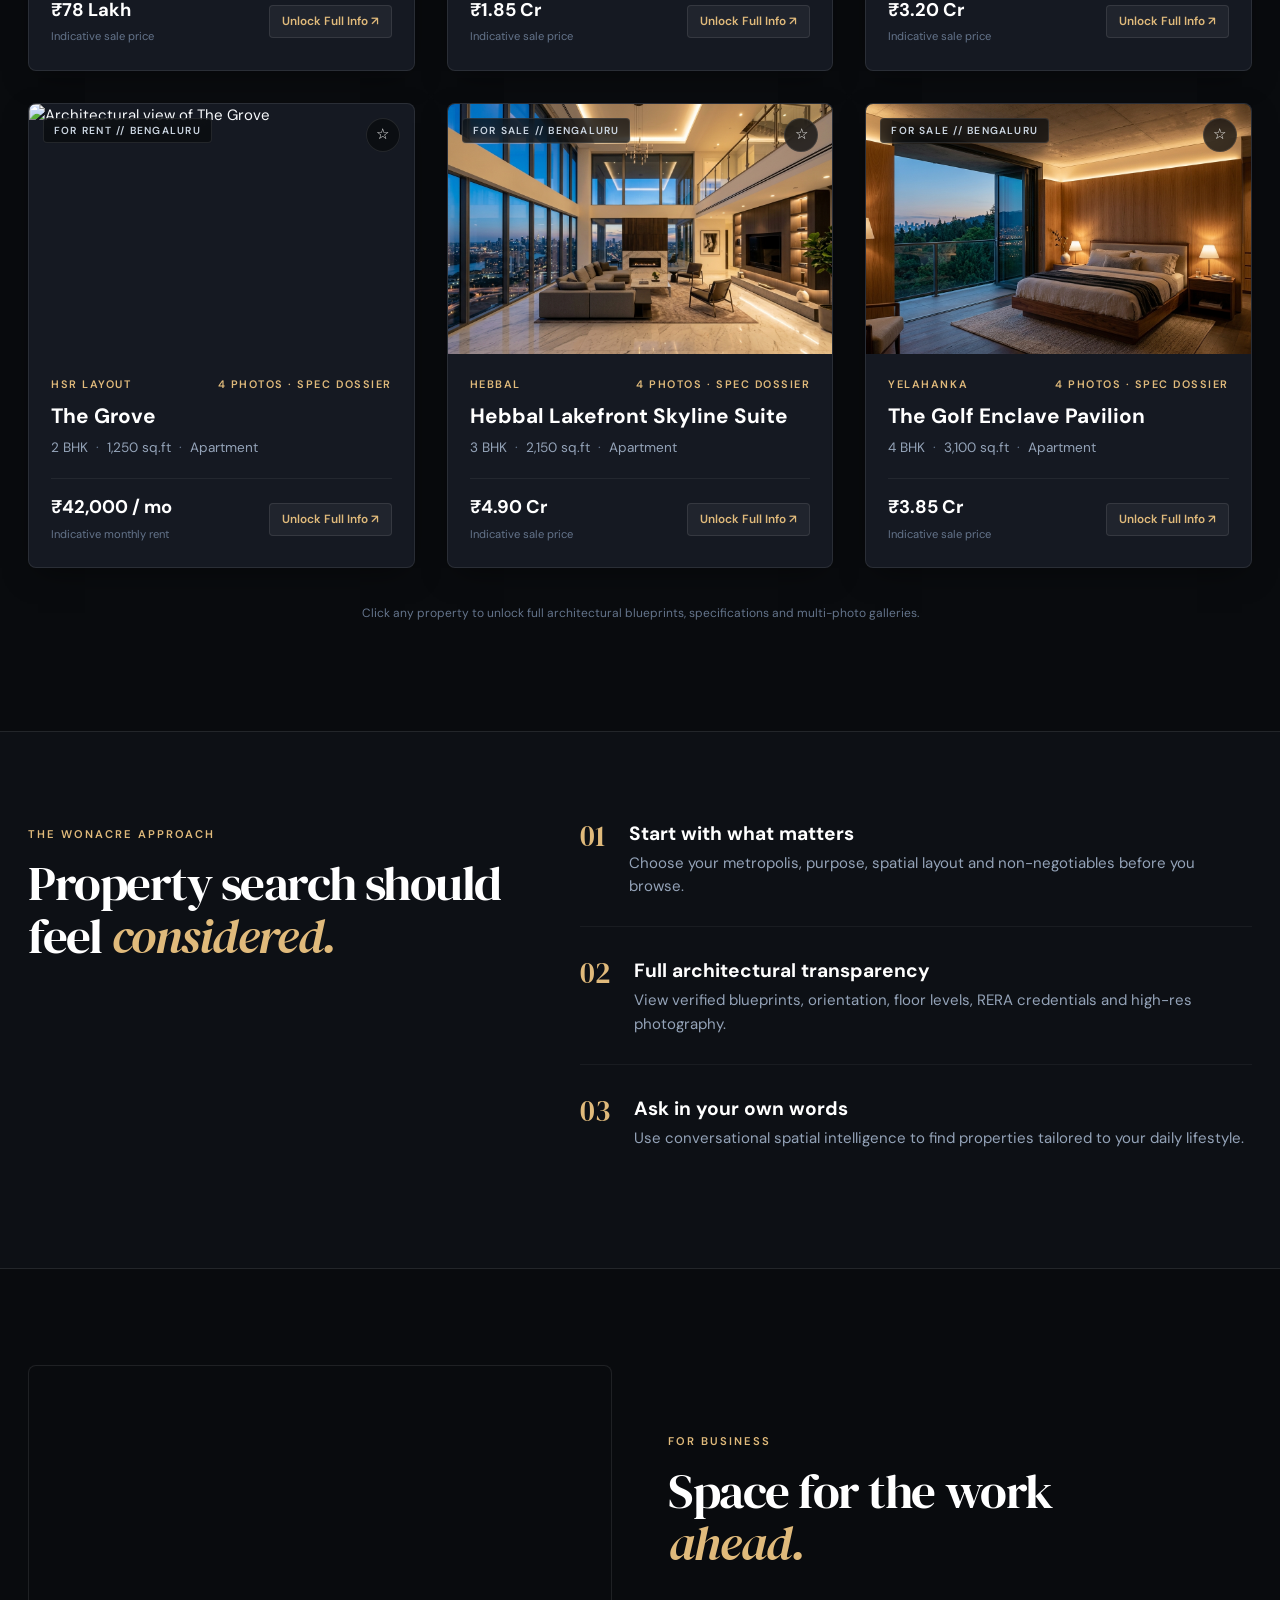
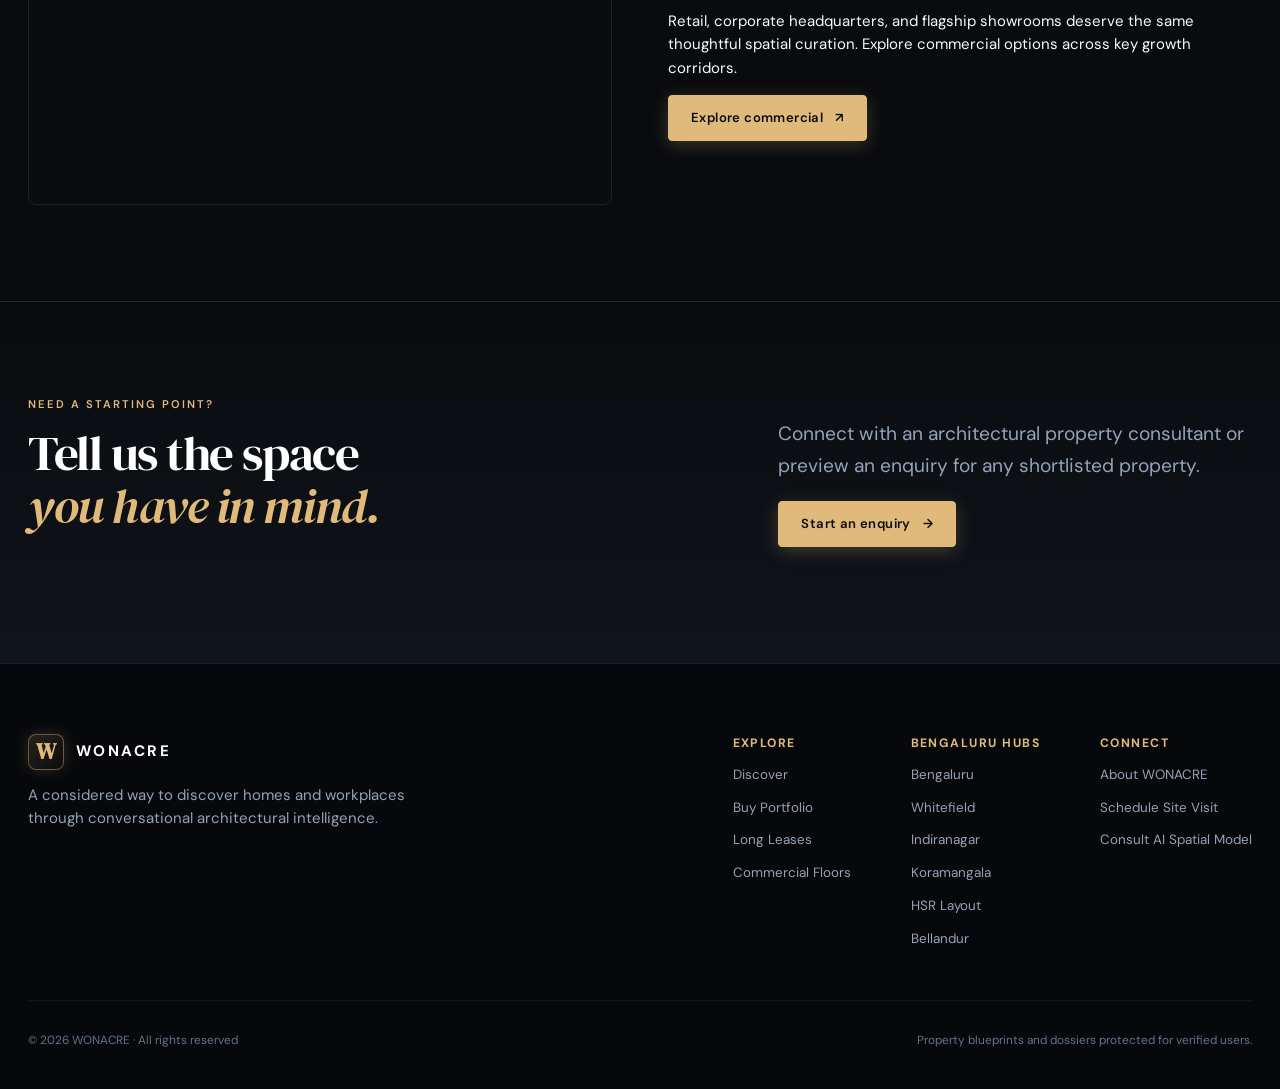
==== commit a1c3c6a7: "Merge branch 'origin/ranjana-ssr-updates' into main: Full rebrand to WONACRE" ====
--- a/index.html
+++ b/index.html
@@ -1,43 +1,177 @@
 <!doctype html>
 <html lang="en">
 <head>
-  <meta charset="utf-8"><meta name="viewport" content="width=device-width, initial-scale=1">
-  <meta name="description" content="Explore homes and commercial spaces with SSR Realty.">
-  <title>SSR Realty — Find your place with clarity</title>
-  <link rel="preconnect" href="https://fonts.googleapis.com"><link rel="preconnect" href="https://fonts.gstatic.com" crossorigin>
-  <link href="https://fonts.googleapis.com/css2?family=DM+Sans:wght@400;500;600;700&family=DM+Serif+Display:ital@0;1&display=swap" rel="stylesheet">
-  <link rel="icon" href="assets/favicon.svg" type="image/svg+xml"><link rel="stylesheet" href="styles.css"><script src="app.js" defer></script>
+  <meta charset="utf-8">
+  <meta name="viewport" content="width=device-width, initial-scale=1">
+  <meta name="description" content="Explore an interactive concept for WONACRE property discovery with conversational architectural intelligence.">
+  <title>WONACRE — Architectural Property Intelligence</title>
+  <link rel="preconnect" href="https://fonts.googleapis.com">
+  <link rel="preconnect" href="https://fonts.gstatic.com" crossorigin>
+  <link href="https://fonts.googleapis.com/css2?family=DM+Sans:ital,wght@0,300;0,400;0,500;0,600;0,700;1,400&family=DM+Serif+Display:ital@0;1&display=swap" rel="stylesheet">
+  <link rel="icon" href="assets/favicon.svg" type="image/svg+xml">
+  <link rel="stylesheet" href="styles.css">
+  <script src="app.js" defer></script>
 </head>
 <body data-page="home">
   <div id="site-header"></div>
   <main>
     <section class="hero" aria-labelledby="hero-title">
-      <div class="hero-media" role="img" aria-label="Contemporary apartment architecture in Bengaluru"></div>
-      <div class="hero-shade"></div>
-      <div class="hero-content container">
+      <!-- Light glass background with property image -->
+      <div class="hero-bg-media" role="img" aria-label="Modern architectural glass residence at dusk"></div>
+      <div class="hero-glass-overlay"></div>
+      <div class="hero-backdrop-glow"></div>
+      <div class="container hero-grid">
         <div class="hero-copy-block">
-          <span class="eyebrow light">Property decisions, made clearer</span>
-          <h1 id="hero-title">A place for your<br><em>next chapter.</em></h1>
-          <p>Explore homes and commercial spaces with room to ask better questions and move forward with confidence.</p>
-          <div class="hero-actions"><a class="button button-light" href="listings.html">Explore properties <span aria-hidden="true">↗</span></a><button class="button button-ghost-light" data-open-chat type="button">Ask SSR Bot <span aria-hidden="true">✦</span></button></div>
+          <div class="hero-eyebrow-chip">
+            <span>A more considered way to find home</span>
+          </div>
+          <h1 id="hero-title">Where thoughtful design<br>meets the space you<br><em>call home.</em></h1>
+          <p class="hero-lead-text">Discover residences and workspaces crafted with purpose, proportion, and quiet clarity through conversational spatial intelligence.</p>
+
+          <!-- Spatial Search Console (as shown in user photo) -->
+          <div class="spatial-search-box">
+            <div class="spatial-search-tabs">
+              <button type="button" class="spatial-tab-btn selected" data-hero-intent="buy" id="hero-tab-buy">Acquisition (Buy)</button>
+              <button type="button" class="spatial-tab-btn" data-hero-intent="rent" id="hero-tab-rent">Long Lease (Rent)</button>
+              <select id="hero-city-select" class="spatial-tab-select" aria-label="Target Location">
+                <option value="Bengaluru" selected>Bengaluru (All)</option>
+                <option value="Whitefield">Whitefield</option>
+                <option value="Indiranagar">Indiranagar</option>
+                <option value="Koramangala">Koramangala</option>
+                <option value="HSR Layout">HSR Layout</option>
+                <option value="Bellandur">Bellandur</option>
+                <option value="Sarjapur Road">Sarjapur Road</option>
+                <option value="Electronic City">Electronic City</option>
+                <option value="Hebbal">Hebbal</option>
+                <option value="Yelahanka">Yelahanka</option>
+              </select>
+              <select id="hero-budget-select" class="spatial-tab-select" aria-label="Target Budget">
+                <option value="8000000">Under ₹80 Lakh</option>
+                <option value="15000000" selected>Under ₹1.5 Cr</option>
+                <option value="35000000">Under ₹3.5 Cr</option>
+                <option value="">Any budget</option>
+              </select>
+            </div>
+            <form id="hero-spatial-form" class="spatial-input-row">
+              <input id="hero-spatial-input" class="spatial-prompt-input" type="text" placeholder="Describe your ideal home, location, or layout..." aria-label="Describe your home">
+            </form>
+            <div class="spatial-search-bottom">
+              <button id="hero-consult-btn" type="button" class="consult-submit-btn">Consult WONACRE AI →</button>
+            </div>
+          </div>
         </div>
-        <p class="hero-caption">SSR REALTY PROPERTY DISCOVERY <span>01 / 04</span></p>
+
+        <!-- Featured Monograph Card (from user photo) -->
+        <div class="featured-monograph-card" data-open-property="linear-house-gachibowli" tabindex="0" role="button" aria-label="View The Linear House at Gachibowli">
+          <div class="monograph-image-wrap">
+            <img src="assets/prop-linear-exterior.jpg" alt="The Linear House at Gachibowli exterior architecture at dusk" loading="eager">
+            <div class="monograph-top-badges">
+              <span class="mono-spec-tag">ARCH. SPEC 01 // HYDERABAD</span>
+              <span class="mono-acoustic-tag">ACOUSTIC LOW-E</span>
+            </div>
+          </div>
+          <div class="monograph-body">
+            <div class="monograph-eyebrow-row">
+              <span>FEATURED MONOGRAPH</span>
+              <span class="monograph-price">₹78 Lakh</span>
+            </div>
+            <h3 class="monograph-title">The Linear House at Gachibowli</h3>
+            <div class="monograph-footer-meta">
+              <span>2 BHK · 1,450 sq.ft · East Facing · Balcony</span>
+              <span class="monograph-unlock-hint">🔒 Click to view full info & pics ↗</span>
+            </div>
+          </div>
+        </div>
       </div>
     </section>
 
-    <section class="search-panel container" aria-labelledby="search-title">
-      <div class="search-heading"><div><span class="eyebrow">Start your search</span><h2 id="search-title">What are you looking for?</h2></div><p>Discover the right fit, from first home to next business address.</p></div>
-      <form id="home-search" class="home-search"><div class="segmented" role="group" aria-label="Property purpose"><button type="button" class="selected" data-intent="buy">Buy</button><button type="button" data-intent="rent">Rent</button><button type="button" data-intent="commercial">Commercial</button></div><label><span>Location</span><select name="locality" id="home-locality"><option value="">All locations</option></select></label><label><span>Property type</span><select name="type" id="home-type"><option value="">All types</option></select></label><button class="button button-dark" type="submit">Find spaces <span aria-hidden="true">→</span></button></form>
+    <!-- Spatial Intelligence Results (Dynamically populated on search) -->
+    <section id="spatial-results-section" class="section container" hidden aria-labelledby="spatial-results-title">
+      <div class="section-top">
+        <div>
+          <span class="eyebrow">Spatial Intelligence Matches</span>
+          <h2 id="spatial-results-title">Curated Architectural Results</h2>
+        </div>
+        <button type="button" class="text-link" id="clear-spatial-results-btn">Clear search ✕</button>
+      </div>
+      <p id="spatial-results-summary" class="lead" style="font-size: 0.95rem; color: #cbd5e1; margin-bottom: 24px;"></p>
+      <div id="spatial-results-grid" class="card-grid"></div>
     </section>
 
-    <section class="section container" aria-labelledby="featured-title"><div class="section-top"><div><span class="eyebrow">A closer look</span><h2 id="featured-title">Spaces to imagine<br><em>what comes next.</em></h2></div><a class="text-link" href="listings.html">View all properties <span aria-hidden="true">↗</span></a></div><div id="featured-grid" class="card-grid"></div></section>
 
-    <section class="value-section"><div class="container value-grid"><div><span class="eyebrow light">The SSR approach</span><h2>Property search should feel <em>considered.</em></h2></div><div class="value-list"><article><span>01</span><div><h3>Start with what matters</h3><p>Choose your location, purpose, budget and non-negotiables before you browse.</p></div></article><article><span>02</span><div><h3>See clear next steps</h3><p>Understand the space, then decide whether to ask SSR for a conversation or visit.</p></div></article><article><span>03</span><div><h3>Ask in your own words</h3><p>Use SSR Bot to turn a natural-language request into a search across properties.</p></div></article></div></div></section>
+    <!-- Featured Properties Grid -->
+    <section class="section container" aria-labelledby="featured-title">
+      <div class="section-top">
+        <div>
+          <span class="eyebrow">A closer look</span>
+          <h2 id="featured-title">Spaces to imagine<br><em>what comes next.</em></h2>
+        </div>
+        <a class="text-link" href="listings.html">View all properties <span aria-hidden="true">↗</span></a>
+      </div>
+      <div id="featured-grid" class="card-grid"></div>
+      <p class="section-note">Click any property to unlock full architectural blueprints, specifications and multi-photo galleries.</p>
+    </section>
 
-    <section class="section container commercial-feature"><div class="commercial-image" role="img" aria-label="Modern commercial office building"></div><div class="commercial-content"><span class="eyebrow">For business</span><h2>Space for the work<br><em>ahead.</em></h2><p>Retail, offices and showrooms deserve the same thoughtful search as a home. Explore commercial options in one clear place.</p><a class="button button-dark" href="listings.html?intent=commercial">Explore commercial <span aria-hidden="true">↗</span></a></div></section>
+    <!-- The Approach -->
+    <section class="value-section">
+      <div class="container value-grid">
+        <div>
+          <span class="eyebrow light">The WONACRE approach</span>
+          <h2>Property search should feel <em>considered.</em></h2>
+        </div>
+        <div class="value-list">
+          <article>
+            <span>01</span>
+            <div>
+              <h3>Start with what matters</h3>
+              <p>Choose your metropolis, purpose, spatial layout and non-negotiables before you browse.</p>
+            </div>
+          </article>
+          <article>
+            <span>02</span>
+            <div>
+              <h3>Full architectural transparency</h3>
+              <p>View verified blueprints, orientation, floor levels, RERA credentials and high-res photography.</p>
+            </div>
+          </article>
+          <article>
+            <span>03</span>
+            <div>
+              <h3>Ask in your own words</h3>
+              <p>Use conversational spatial intelligence to find properties tailored to your daily lifestyle.</p>
+            </div>
+          </article>
+        </div>
+      </div>
+    </section>
 
-    <section class="closing-cta"><div class="container closing-grid"><div><span class="eyebrow light">Need a starting point?</span><h2>Tell us the space<br><em>you have in mind.</em></h2></div><div><p>Explore the enquiry form. It does not send or save your information.</p><a class="button button-light" href="contact.html">Start an enquiry <span aria-hidden="true">→</span></a></div></div></section>
+    <!-- Commercial Section -->
+    <section class="section container commercial-feature">
+      <div class="commercial-image" role="img" aria-label="Modern commercial office building architecture"></div>
+      <div class="commercial-content">
+        <span class="eyebrow">For business</span>
+        <h2>Space for the work<br><em>ahead.</em></h2>
+        <p>Retail, corporate headquarters, and flagship showrooms deserve the same thoughtful spatial curation. Explore commercial options across key growth corridors.</p>
+        <a class="button button-gold" href="listings.html?intent=commercial">Explore commercial <span aria-hidden="true">↗</span></a>
+      </div>
+    </section>
+
+    <!-- Closing Call To Action -->
+    <section class="closing-cta">
+      <div class="container closing-grid">
+        <div>
+          <span class="eyebrow light">Need a starting point?</span>
+          <h2>Tell us the space<br><em>you have in mind.</em></h2>
+        </div>
+        <div>
+          <p class="lead">Connect with an architectural property consultant or preview an enquiry for any shortlisted property.</p>
+          <a class="button button-light" href="contact.html">Start an enquiry <span aria-hidden="true">→</span></a>
+        </div>
+      </div>
+    </section>
   </main>
-  <div id="site-footer"></div><div id="chat-root"></div>
+  <div id="site-footer"></div>
+  <div id="chat-root"></div>
+  <div id="modal-root"></div>
 </body>
 </html>
--- a/styles.css
+++ b/styles.css
@@ -1,2262 +1,2995 @@
 :root {
-    --ink: #17312e;
-    --forest: #173f37;
-    --deep: #102c28;
-    --sage: #e4ebe3;
-    --paper: #f7f5ef;
-    --white: #fffefa;
-    --muted: #64716b;
-    --line: #d8dfd6;
-    --gold: #c4a277;
-    --serif: 'DM Serif Display', Georgia, serif;
-    --sans: 'DM Sans', Arial, sans-serif
+  --bg-base: #090b0e;
+  --bg-surface: #10141a;
+  --bg-card: #151922;
+  --bg-card-hover: #1b212c;
+  --bg-glass: rgba(15, 18, 24, 0.82);
+  --bg-glass-elevated: rgba(22, 27, 36, 0.94);
+  --border-subtle: rgba(255, 255, 255, 0.09);
+  --border-light: rgba(255, 255, 255, 0.16);
+  --border-gold: rgba(224, 186, 123, 0.4);
+  --gold: #e0ba7b;
+  --gold-glow: rgba(224, 186, 123, 0.2);
+  --emerald: #34d399;
+  --cyan: #38bdf8;
+  --ink: #f8fafc;
+  --ink-secondary: #94a3b8;
+  --muted: #64748b;
+  --white: #ffffff;
+  --serif: 'DM Serif Display', Georgia, serif;
+  --sans: 'DM Sans', -apple-system, BlinkMacSystemFont, "Segoe UI", Roboto, sans-serif;
+  --radius-sm: 4px;
+  --radius-md: 8px;
+  --radius-lg: 14px;
+  --shadow-card: 0 10px 30px -10px rgba(0, 0, 0, 0.5);
+  --shadow-elevated: 0 20px 45px -15px rgba(0, 0, 0, 0.7);
 }
 
 * {
-    box-sizing: border-box
+  box-sizing: border-box;
 }
 
 html {
-    scroll-behavior: smooth
+  scroll-behavior: smooth;
+  background: var(--bg-base);
+  color-scheme: dark;
 }
 
 body {
-    margin: 0;
-    background: var(--paper);
-    color: var(--ink);
-    font-family: var(--sans);
-    font-size: 15px;
-    line-height: 1.55
-}
-
-button,
-input,
-select,
-textarea {
-    font: inherit
+  margin: 0;
+  background: var(--bg-base);
+  color: var(--ink);
+  font-family: var(--sans);
+  font-size: 15px;
+  line-height: 1.55;
+  -webkit-font-smoothing: antialiased;
+}
+
+button, input, select, textarea {
+  font: inherit;
+  color: inherit;
 }
 
 button {
-    cursor: pointer
+  cursor: pointer;
 }
 
 a {
-    color: inherit;
-    text-decoration: none
+  color: inherit;
+  text-decoration: none;
 }
 
 img {
-    max-width: 100%;
-    display: block
-}
-
-h1,
-h2,
-h3,
-p {
-    margin-top: 0
-}
-
-h1,
+  max-width: 100%;
+  display: block;
+}
+
+h1, h2, h3, p {
+  margin-top: 0;
+}
+
+h1, h2 {
+  font-family: var(--serif);
+  font-weight: 400;
+  line-height: 1.08;
+  letter-spacing: -0.03em;
+  color: #ffffff;
+}
+
+h1 em, h2 em {
+  font-style: italic;
+  color: var(--gold);
+}
+
+h1 {
+  font-size: clamp(2.75rem, 5vw, 5.5rem);
+}
+
 h2 {
-    font-family: var(--serif);
-    font-weight: 400;
-    line-height: 1.05;
-    letter-spacing: -.035em
-}
-
-h1 em,
-h2 em {
-    font-weight: 400
-}
-
-h1 {
-    font-size: clamp(3.5rem, 6.5vw, 7rem)
-}
-
-h2 {
-    font-size: clamp(2.6rem, 4.3vw, 4.75rem)
+  font-size: clamp(2.2rem, 3.8vw, 3.75rem);
 }
 
 h3 {
-    line-height: 1.2
+  line-height: 1.25;
 }
 
 .container {
-    width: min(1280px, calc(100% - 72px));
-    margin-inline: auto
+  width: min(1320px, calc(100% - 56px));
+  margin-inline: auto;
 }
 
 .section {
-    padding-block: 118px
+  padding-block: 96px;
 }
 
 .eyebrow {
-    display: inline-block;
-    font-size: .69rem;
-    font-weight: 700;
-    letter-spacing: .19em;
-    text-transform: uppercase;
-    color: #738878;
-    margin-bottom: 19px
+  display: inline-flex;
+  align-items: center;
+  gap: 8px;
+  font-size: 0.7rem;
+  font-weight: 600;
+  letter-spacing: 0.18em;
+  text-transform: uppercase;
+  color: var(--gold);
+  margin-bottom: 14px;
 }
 
 .eyebrow.light {
-    color: #d3e1d4
+  color: var(--gold);
 }
 
 .lead {
-    font-size: 1.25rem;
-    line-height: 1.65
+  font-size: 1.2rem;
+  line-height: 1.65;
+  color: var(--ink-secondary);
 }
 
 .sr-only {
-    position: absolute !important;
-    width: 1px;
-    height: 1px;
-    padding: 0;
-    margin: -1px;
-    overflow: hidden;
-    clip: rect(0, 0, 0, 0);
-    white-space: nowrap;
-    border: 0
+  position: absolute !important;
+  width: 1px;
+  height: 1px;
+  padding: 0;
+  margin: -1px;
+  overflow: hidden;
+  clip: rect(0, 0, 0, 0);
+  white-space: nowrap;
+  border: 0;
 }
 
 [hidden] {
-    display: none !important
-}
+  display: none !important;
+}
+
+/* =========================================================
+   ANNOUNCEMENT & HEADER
+   ========================================================= */
 
 .announcement {
-    height: 31px;
-    background: var(--deep);
-    color: #d8e3d8;
-    display: flex;
-    justify-content: space-between;
-    align-items: center;
-    padding: 0 max(36px, calc((100vw - 1280px)/2));
-    font-size: .61rem;
-    letter-spacing: .16em;
-    text-transform: uppercase
+  display: none !important;
 }
 
 .site-header {
-    height: 83px;
-    background: var(--white);
-    position: relative;
-    z-index: 20;
-    border-bottom: 1px solid #e7ebe4
+  height: 74px;
+  background: var(--bg-glass);
+  backdrop-filter: blur(18px);
+  -webkit-backdrop-filter: blur(18px);
+  position: sticky;
+  top: 0;
+  z-index: 100;
+  border-bottom: 1px solid var(--border-subtle);
+  transition: background 0.3s ease;
 }
 
 .header-inner {
-    height: 100%;
-    display: flex;
-    align-items: center;
-    justify-content: space-between;
-    gap: 24px
+  height: 100%;
+  display: flex;
+  align-items: center;
+  justify-content: space-between;
+  gap: 20px;
 }
 
 .brand {
-    display: inline-flex;
-    align-items: center;
-    gap: 11px;
-    white-space: nowrap
+  display: inline-flex;
+  align-items: center;
+  gap: 12px;
+  white-space: nowrap;
 }
 
 .brand-symbol {
-    width: 40px;
-    height: 40px;
-    border: 1px solid var(--forest);
-    color: var(--forest);
-    display: grid;
-    place-items: center;
-    border-radius: 50%;
-    font-family: var(--serif);
-    font-size: 1.8rem;
-    font-style: italic;
-    line-height: 1
-}
-
-.brand-symbol span {
-    margin-left: -5px;
-    color: var(--gold)
+  width: 36px;
+  height: 36px;
+  background: linear-gradient(135deg, rgba(224, 186, 123, 0.15), rgba(224, 186, 123, 0.03));
+  border: 1px solid var(--border-gold);
+  color: var(--gold);
+  display: grid;
+  place-items: center;
+  border-radius: 8px;
+  font-family: var(--serif);
+  font-size: 1.4rem;
+  font-weight: 700;
+  box-shadow: 0 0 15px var(--gold-glow);
+}
+
+.brand-text {
+  display: flex;
+  flex-direction: column;
 }
 
 .brand-name {
-    font-size: .75rem;
-    letter-spacing: .2em;
-    font-weight: 700
-}
-
-.brand-name b {
-    font-weight: 400
-}
-
+  font-size: 0.95rem;
+  letter-spacing: 0.16em;
+  font-weight: 700;
+  color: #ffffff;
+}
+
+.brand-sub {
+  display: none !important;
+}
+
+/* Nav Menu: Discover, Buy, Rent, Saved, About */
 .main-nav {
-    display: flex;
-    align-items: center;
-    gap: 39px;
-    margin-left: auto;
-    margin-right: 38px
-}
-
-.main-nav a {
-    font-size: .83rem;
-    color: #4e625a;
-    transition: color .2s
-}
-
-.main-nav a:hover,
-.main-nav a[aria-current] {
-    color: var(--forest)
-}
-
-.main-nav a[aria-current]::after {
-    content: '';
-    display: block;
-    height: 1px;
-    background: var(--forest);
-    margin-top: 3px
-}
-
+  display: flex;
+  align-items: center;
+  gap: 28px;
+}
+
+.nav-link {
+  font-size: 0.84rem;
+  font-weight: 500;
+  color: var(--ink-secondary);
+  display: inline-flex;
+  align-items: center;
+  gap: 5px;
+  padding: 6px 4px;
+  position: relative;
+  transition: color 0.2s ease;
+}
+
+.nav-link:hover,
+.nav-link.active,
+.nav-link[aria-current="page"] {
+  color: #ffffff;
+}
+
+.nav-link.active::after,
+.nav-link[aria-current="page"]::after {
+  content: '';
+  position: absolute;
+  bottom: 0;
+  left: 4px;
+  right: 4px;
+  height: 2px;
+  background: var(--gold);
+  border-radius: 2px;
+  box-shadow: 0 0 8px var(--gold);
+}
+
+.nav-arrow {
+  font-size: 0.65rem;
+  color: var(--muted);
+  transition: transform 0.2s ease;
+}
+
+.nav-item-dropdown:hover .nav-arrow {
+  transform: rotate(180deg);
+}
+
+.nav-badge {
+  display: inline-flex;
+  align-items: center;
+  justify-content: center;
+  min-width: 18px;
+  height: 18px;
+  padding: 0 5px;
+  border-radius: 10px;
+  background: rgba(224, 186, 123, 0.2);
+  color: var(--gold);
+  font-size: 0.68rem;
+  font-weight: 700;
+}
+
+/* Header Right: Saved with symbol, Location, Sign In, Consult AI */
 .header-actions {
-    display: flex;
-    align-items: center;
-    gap: 12px
-}
-
-.header-bot {
-    border: 1px solid var(--forest);
-    background: transparent;
-    color: var(--forest);
-    padding: 11px 17px;
-    border-radius: 2px;
-    font-size: .77rem;
-    font-weight: 700
-}
-
-.header-bot span {
-    margin-left: 11px;
-    color: #a47f50
+  display: flex;
+  align-items: center;
+  gap: 12px;
+}
+
+/* Saved Pill Button with Save Symbol */
+.saved-pill-btn {
+  background: rgba(255, 255, 255, 0.04);
+  border: 1px solid var(--border-subtle);
+  color: #e2e8f0;
+  padding: 8px 14px;
+  border-radius: 24px;
+  font-size: 0.8rem;
+  font-weight: 500;
+  display: inline-flex;
+  align-items: center;
+  gap: 7px;
+  transition: all 0.2s ease;
+  text-decoration: none;
+}
+
+.saved-pill-btn:hover,
+.saved-pill-btn.active {
+  background: rgba(224, 186, 123, 0.12);
+  border-color: var(--border-gold);
+  color: #ffffff;
+}
+
+.save-icon-symbol {
+  font-size: 0.95rem;
+  color: var(--gold);
+  display: inline-block;
+  line-height: 1;
+}
+
+.save-label {
+  font-size: 0.8rem;
+}
+
+/* Location Selector Dropdown Pill */
+.location-selector {
+  position: relative;
+}
+
+.location-pill-btn {
+  background: rgba(255, 255, 255, 0.04);
+  border: 1px solid var(--border-subtle);
+  color: #e2e8f0;
+  padding: 8px 14px;
+  border-radius: 24px;
+  font-size: 0.8rem;
+  font-weight: 500;
+  display: inline-flex;
+  align-items: center;
+  gap: 8px;
+  transition: all 0.2s ease;
+}
+
+.location-pill-btn:hover,
+.location-pill-btn[aria-expanded="true"] {
+  background: rgba(255, 255, 255, 0.08);
+  border-color: var(--border-light);
+  color: #ffffff;
+}
+
+.loc-dot {
+  width: 7px;
+  height: 7px;
+  background: var(--emerald);
+  border-radius: 50%;
+  box-shadow: 0 0 8px var(--emerald);
+}
+
+.loc-arrow {
+  font-size: 0.65rem;
+  color: var(--muted);
+  transition: transform 0.2s ease;
+}
+
+.location-pill-btn[aria-expanded="true"] .loc-arrow {
+  transform: rotate(180deg);
+}
+
+/* Location Dropdown Menu (from user screenshot) */
+.location-menu {
+  position: absolute;
+  top: calc(100% + 10px);
+  right: 0;
+  width: 250px;
+  background: var(--bg-glass-elevated);
+  backdrop-filter: blur(20px);
+  -webkit-backdrop-filter: blur(20px);
+  border: 1px solid var(--border-subtle);
+  border-radius: var(--radius-md);
+  box-shadow: var(--shadow-elevated);
+  padding: 10px 6px;
+  z-index: 120;
+  animation: fadeInDown 0.18s cubic-bezier(0.16, 1, 0.3, 1);
+}
+
+.location-menu-title {
+  padding: 8px 12px 6px;
+  font-size: 0.62rem;
+  letter-spacing: 0.18em;
+  text-transform: uppercase;
+  color: var(--muted);
+  font-weight: 700;
+  border-bottom: 1px solid rgba(255, 255, 255, 0.05);
+  margin-bottom: 4px;
+}
+
+.location-option {
+  width: 100%;
+  display: flex;
+  align-items: center;
+  justify-content: space-between;
+  padding: 9px 12px;
+  background: transparent;
+  border: 0;
+  border-radius: 6px;
+  text-align: left;
+  transition: background 0.15s ease;
+}
+
+.location-option:hover {
+  background: rgba(255, 255, 255, 0.06);
+}
+
+.location-option.selected {
+  background: rgba(224, 186, 123, 0.1);
+}
+
+.location-option-text {
+  display: flex;
+  flex-direction: column;
+}
+
+.location-option-name {
+  font-size: 0.84rem;
+  font-weight: 600;
+  color: #ffffff;
+}
+
+.location-option-sub {
+  font-size: 0.68rem;
+  color: var(--muted);
+}
+
+.location-check {
+  color: var(--gold);
+  font-size: 0.95rem;
+  font-weight: 700;
+}
+
+/* Sign In & User Account Pill */
+.auth-btn {
+  background: transparent;
+  border: 1px solid var(--border-subtle);
+  color: #e2e8f0;
+  padding: 8px 16px;
+  border-radius: 20px;
+  font-size: 0.8rem;
+  font-weight: 500;
+  transition: all 0.2s ease;
+}
+
+.auth-btn:hover {
+  border-color: rgba(255, 255, 255, 0.25);
+  background: rgba(255, 255, 255, 0.05);
+  color: #ffffff;
+}
+
+.user-profile-pill {
+  display: inline-flex;
+  align-items: center;
+  gap: 8px;
+  background: rgba(224, 186, 123, 0.08);
+  border: 1px solid var(--border-gold);
+  padding: 5px 12px 5px 8px;
+  border-radius: 20px;
+  font-size: 0.78rem;
+  color: #ffffff;
+}
+
+.user-avatar-circle {
+  width: 24px;
+  height: 24px;
+  border-radius: 50%;
+  background: var(--gold);
+  color: #0c0e12;
+  font-weight: 700;
+  font-size: 0.72rem;
+  display: grid;
+  place-items: center;
+}
+
+.user-logout-btn {
+  background: transparent;
+  border: 0;
+  color: var(--muted);
+  font-size: 0.85rem;
+  padding: 0 2px;
+  margin-left: 2px;
+  transition: color 0.15s ease;
+}
+
+.user-logout-btn:hover {
+  color: #ef4444;
+}
+
+/* Consult AI button */
+.header-bot, .consult-ai-btn {
+  background: linear-gradient(135deg, rgba(224, 186, 123, 0.18), rgba(224, 186, 123, 0.06));
+  border: 1px solid var(--border-gold);
+  color: var(--gold);
+  padding: 8px 16px;
+  border-radius: 20px;
+  font-size: 0.8rem;
+  font-weight: 600;
+  display: inline-flex;
+  align-items: center;
+  gap: 8px;
+  transition: all 0.25s ease;
+  box-shadow: 0 0 14px rgba(224, 186, 123, 0.1);
+}
+
+.header-bot:hover, .consult-ai-btn:hover {
+  background: linear-gradient(135deg, rgba(224, 186, 123, 0.28), rgba(224, 186, 123, 0.12));
+  transform: translateY(-1px);
+  box-shadow: 0 0 20px rgba(224, 186, 123, 0.25);
+  color: #ffffff;
 }
 
 .menu-toggle {
+  display: none;
+  border: 0;
+  background: transparent;
+  width: 38px;
+  height: 38px;
+  padding: 8px;
+}
+
+.menu-toggle span {
+  display: block;
+  height: 2px;
+  background: #ffffff;
+  margin: 6px 0;
+  border-radius: 2px;
+  transition: transform 0.2s ease;
+}
+
+/* =========================================================
+   BUTTONS & COMMON UI
+   ========================================================= */
+
+.button {
+  min-height: 46px;
+  padding: 11px 22px;
+  display: inline-flex;
+  align-items: center;
+  justify-content: center;
+  gap: 12px;
+  border: 1px solid transparent;
+  border-radius: var(--radius-sm);
+  font-size: 0.82rem;
+  font-weight: 600;
+  letter-spacing: 0.03em;
+  transition: all 0.2s ease;
+  text-align: center;
+}
+
+.button:hover {
+  transform: translateY(-1px);
+}
+
+.button-light, .button-gold {
+  background: var(--gold);
+  color: #0b0d11;
+  border-color: var(--gold);
+  box-shadow: 0 4px 18px rgba(224, 186, 123, 0.25);
+}
+
+.button-light:hover, .button-gold:hover {
+  background: #ecd19d;
+  box-shadow: 0 6px 24px rgba(224, 186, 123, 0.4);
+}
+
+.button-dark {
+  background: #171d27;
+  color: #ffffff;
+  border-color: var(--border-light);
+}
+
+.button-dark:hover {
+  background: #202735;
+  border-color: rgba(255, 255, 255, 0.28);
+}
+
+.button-ghost-light {
+  background: rgba(255, 255, 255, 0.05);
+  border-color: var(--border-light);
+  color: #ffffff;
+}
+
+.button-ghost-light:hover {
+  background: rgba(255, 255, 255, 0.1);
+}
+
+.button-outline {
+  background: transparent;
+  border-color: var(--border-gold);
+  color: var(--gold);
+}
+
+.button-outline:hover {
+  background: rgba(224, 186, 123, 0.1);
+  color: #ffffff;
+}
+
+.text-link {
+  display: inline-flex;
+  align-items: center;
+  gap: 10px;
+  border-bottom: 1px solid var(--border-gold);
+  padding-bottom: 4px;
+  font-size: 0.82rem;
+  font-weight: 600;
+  color: var(--gold);
+  transition: all 0.2s ease;
+}
+
+.text-link:hover {
+  color: #ffffff;
+  border-color: #ffffff;
+}
+
+.quiet-button {
+  border: 0;
+  background: none;
+  color: var(--ink-secondary);
+  font-size: 0.8rem;
+  font-weight: 600;
+  transition: color 0.2s;
+}
+
+.quiet-button:hover {
+  color: #ffffff;
+}
+
+/* =========================================================
+   HERO SECTION (Light Glass House Background Aesthetic)
+   ========================================================= */
+
+.hero {
+  min-height: 680px;
+  position: relative;
+  overflow: hidden;
+  padding: 70px 0 90px;
+  background: var(--bg-base);
+}
+
+/* Background image of architectural house */
+.hero-bg-media {
+  position: absolute;
+  inset: 0;
+  background: url('assets/prop-linear-exterior.jpg') center 35%/cover no-repeat;
+  filter: brightness(0.48) saturate(1.2);
+  transform: scale(1.02);
+  z-index: 1;
+  transition: transform 12s cubic-bezier(0.16, 1, 0.3, 1);
+}
+
+.hero:hover .hero-bg-media {
+  transform: scale(1.05);
+}
+
+/* Light Glass Frosted Overlay */
+.hero-glass-overlay {
+  position: absolute;
+  inset: 0;
+  background: 
+    radial-gradient(circle at 65% 30%, rgba(20, 26, 36, 0.32) 0%, rgba(9, 11, 14, 0.72) 55%, rgba(9, 11, 14, 0.96) 100%),
+    linear-gradient(180deg, rgba(9, 11, 14, 0.35) 0%, rgba(9, 11, 14, 0.75) 60%, #090b0e 100%);
+  backdrop-filter: blur(8px) saturate(120%);
+  -webkit-backdrop-filter: blur(8px) saturate(120%);
+  z-index: 2;
+}
+
+.hero-backdrop-glow {
+  position: absolute;
+  top: 10%;
+  right: 15%;
+  width: 500px;
+  height: 500px;
+  background: radial-gradient(circle, rgba(224, 186, 123, 0.12) 0%, transparent 70%);
+  pointer-events: none;
+  filter: blur(50px);
+  z-index: 2;
+}
+
+.hero-grid {
+  display: grid;
+  grid-template-columns: 1.15fr 0.85fr;
+  gap: 48px;
+  align-items: center;
+  position: relative;
+  z-index: 3;
+}
+
+.hero-copy-block {
+  max-width: 650px;
+}
+
+.hero-eyebrow-chip {
+  display: inline-flex;
+  align-items: center;
+  gap: 8px;
+  font-size: 0.68rem;
+  letter-spacing: 0.16em;
+  text-transform: uppercase;
+  color: var(--ink-secondary);
+  background: rgba(18, 23, 32, 0.7);
+  backdrop-filter: blur(12px);
+  border: 1px solid rgba(255, 255, 255, 0.1);
+  padding: 6px 14px;
+  border-radius: 20px;
+  margin-bottom: 24px;
+}
+
+.hero-eyebrow-chip .chip-dot,
+.chip-dot {
+  display: none !important;
+}
+
+.hero h1 {
+  margin: 0 0 20px;
+  line-height: 1.06;
+}
+
+.hero-lead-text {
+  font-size: 1.08rem;
+  line-height: 1.7;
+  color: #cbd5e1;
+  margin-bottom: 34px;
+  max-width: 540px;
+  text-shadow: 0 2px 8px rgba(0, 0, 0, 0.5);
+}
+
+.hero-copy-block .hero-lead-text:last-child {
+  margin-bottom: 0;
+}
+
+/* Spatial AI Search Box (Translucent Glassmorphism) */
+.spatial-search-box {
+  background: rgba(14, 18, 26, 0.88);
+  backdrop-filter: blur(24px);
+  -webkit-backdrop-filter: blur(24px);
+  border: 1px solid rgba(255, 255, 255, 0.12);
+  border-radius: 12px;
+  padding: 20px 24px;
+  box-shadow: 0 20px 50px -10px rgba(0, 0, 0, 0.75), inset 0 1px 0 rgba(255, 255, 255, 0.1);
+  position: relative;
+  margin-top: 24px;
+}
+
+.spatial-search-tabs {
+  display: flex;
+  align-items: center;
+  gap: 10px;
+  flex-wrap: wrap;
+  padding-bottom: 14px;
+  margin-bottom: 6px;
+}
+
+.spatial-tab-btn {
+  background: transparent;
+  border: 1px solid transparent;
+  color: #8292a4;
+  font-size: 0.82rem;
+  font-weight: 600;
+  padding: 7px 15px;
+  border-radius: 6px;
+  transition: all 0.15s ease;
+  cursor: pointer;
+}
+
+.spatial-tab-btn:hover {
+  color: #ffffff;
+}
+
+.spatial-tab-btn.selected {
+  background: #1c2331;
+  border-color: rgba(255, 255, 255, 0.16);
+  color: #ffffff;
+}
+
+.spatial-tab-select {
+  background: #131822;
+  border: 1px solid rgba(255, 255, 255, 0.12);
+  color: #ffffff;
+  font-size: 0.82rem;
+  font-weight: 500;
+  padding: 7px 12px;
+  border-radius: 6px;
+  outline: none;
+  cursor: pointer;
+}
+
+.spatial-tab-select option {
+  background: #151922;
+  color: #ffffff;
+}
+
+.spatial-input-row {
+  position: relative;
+  display: flex;
+  align-items: center;
+  border-bottom: 1px solid rgba(255, 255, 255, 0.08);
+  padding: 6px 0 14px;
+}
+
+.spatial-prompt-input {
+  width: 100%;
+  background: transparent;
+  border: 0;
+  color: #ffffff;
+  font-size: 1.05rem;
+  padding: 8px 0;
+  outline: none;
+  font-family: inherit;
+  letter-spacing: -0.01em;
+}
+
+.spatial-prompt-input::placeholder {
+  color: #556275;
+}
+
+.spatial-search-bottom {
+  display: flex;
+  align-items: center;
+  justify-content: flex-end;
+  margin-top: 14px;
+}
+
+.spatial-model-badge {
+  display: inline-flex;
+  align-items: center;
+  gap: 6px;
+  font-size: 0.68rem;
+  font-weight: 700;
+  letter-spacing: 0.08em;
+  color: #5b6f84;
+  text-transform: uppercase;
+}
+
+.spatial-model-badge span {
+  color: #38bdf8;
+}
+
+.consult-submit-btn {
+  background: #181f2b;
+  border: 1px solid rgba(255, 255, 255, 0.14);
+  color: #ffffff;
+  padding: 9px 18px;
+  border-radius: 8px;
+  font-size: 0.82rem;
+  font-weight: 600;
+  display: inline-flex;
+  align-items: center;
+  gap: 8px;
+  cursor: pointer;
+  transition: all 0.2s ease;
+}
+
+.consult-submit-btn:hover {
+  background: #252e3d;
+  border-color: rgba(255, 255, 255, 0.28);
+  color: #ffffff;
+}
+
+#spatial-results-section {
+  padding-top: 36px;
+  padding-bottom: 50px;
+  border-top: 1px solid rgba(255, 255, 255, 0.07);
+}
+
+/* Featured Monograph Card (Translucent Light Glass Style) */
+.featured-monograph-card {
+  background: rgba(18, 23, 32, 0.82);
+  backdrop-filter: blur(24px);
+  -webkit-backdrop-filter: blur(24px);
+  border: 1px solid rgba(255, 255, 255, 0.15);
+  border-radius: var(--radius-md);
+  overflow: hidden;
+  box-shadow: 0 25px 60px -15px rgba(0, 0, 0, 0.8), inset 0 1px 0 rgba(255, 255, 255, 0.12);
+  transition: all 0.3s cubic-bezier(0.16, 1, 0.3, 1);
+  cursor: pointer;
+  position: relative;
+}
+
+.featured-monograph-card:hover {
+  transform: translateY(-4px);
+  border-color: var(--border-gold);
+  box-shadow: 0 25px 50px -12px rgba(224, 186, 123, 0.15);
+}
+
+.monograph-image-wrap {
+  position: relative;
+  height: 340px;
+  overflow: hidden;
+}
+
+.monograph-image-wrap img {
+  width: 100%;
+  height: 100%;
+  object-fit: cover;
+  transition: transform 0.6s ease;
+}
+
+.featured-monograph-card:hover .monograph-image-wrap img {
+  transform: scale(1.04);
+}
+
+.monograph-top-badges {
+  position: absolute;
+  top: 14px;
+  left: 14px;
+  right: 14px;
+  display: flex;
+  justify-content: space-between;
+  align-items: center;
+  z-index: 3;
+}
+
+.mono-spec-tag {
+  background: rgba(9, 11, 14, 0.75);
+  backdrop-filter: blur(8px);
+  border: 1px solid rgba(255, 255, 255, 0.1);
+  padding: 4px 10px;
+  border-radius: 4px;
+  font-size: 0.64rem;
+  letter-spacing: 0.14em;
+  font-weight: 600;
+  color: #cbd5e1;
+  text-transform: uppercase;
+}
+
+.mono-acoustic-tag {
+  background: rgba(224, 186, 123, 0.2);
+  border: 1px solid var(--border-gold);
+  padding: 4px 10px;
+  border-radius: 4px;
+  font-size: 0.62rem;
+  letter-spacing: 0.12em;
+  font-weight: 700;
+  color: var(--gold);
+  text-transform: uppercase;
+}
+
+.monograph-body {
+  padding: 20px 22px;
+  display: flex;
+  flex-direction: column;
+  gap: 12px;
+}
+
+.monograph-eyebrow-row {
+  display: flex;
+  align-items: center;
+  justify-content: space-between;
+  font-size: 0.66rem;
+  letter-spacing: 0.16em;
+  color: var(--muted);
+  text-transform: uppercase;
+}
+
+.monograph-price {
+  font-size: 1.15rem;
+  font-weight: 700;
+  color: var(--gold);
+}
+
+.monograph-title {
+  font-size: 1.45rem;
+  margin: 0;
+  color: #ffffff;
+}
+
+.monograph-footer-meta {
+  display: flex;
+  align-items: center;
+  justify-content: space-between;
+  font-size: 0.78rem;
+  color: var(--ink-secondary);
+  border-top: 1px solid rgba(255, 255, 255, 0.05);
+  padding-top: 12px;
+}
+
+.monograph-unlock-hint {
+  display: inline-flex;
+  align-items: center;
+  gap: 6px;
+  color: var(--gold);
+  font-size: 0.74rem;
+  font-weight: 600;
+}
+
+/* =========================================================
+   SEARCH PANEL (Home Secondary Filter)
+   ========================================================= */
+
+.search-panel {
+  margin-top: -30px;
+  position: relative;
+  z-index: 10;
+  background: var(--bg-card);
+  border: 1px solid var(--border-subtle);
+  border-radius: var(--radius-md);
+  padding: 32px 36px;
+  box-shadow: var(--shadow-card);
+}
+
+.search-heading {
+  display: flex;
+  align-items: flex-end;
+  justify-content: space-between;
+  gap: 20px;
+  margin-bottom: 24px;
+}
+
+.search-heading h2 {
+  font-size: 1.8rem;
+  margin: 0;
+}
+
+.search-heading p {
+  color: var(--ink-secondary);
+  margin: 0;
+  font-size: 0.9rem;
+}
+
+.home-search {
+  display: grid;
+  grid-template-columns: auto 1fr 1fr auto;
+  gap: 16px;
+  align-items: center;
+}
+
+.home-search label {
+  display: flex;
+  flex-direction: column;
+  gap: 6px;
+  font-size: 0.72rem;
+  font-weight: 600;
+  letter-spacing: 0.06em;
+  text-transform: uppercase;
+  color: var(--ink-secondary);
+}
+
+.home-search select,
+.filter-panel select {
+  height: 46px;
+  background: var(--bg-surface);
+  border: 1px solid var(--border-subtle);
+  border-radius: var(--radius-sm);
+  padding: 0 14px;
+  color: #ffffff;
+  outline: none;
+  transition: border-color 0.2s ease;
+}
+
+.home-search select:focus,
+.filter-panel select:focus {
+  border-color: var(--border-gold);
+}
+
+.segmented {
+  display: inline-flex;
+  background: var(--bg-surface);
+  border: 1px solid var(--border-subtle);
+  border-radius: var(--radius-sm);
+  padding: 4px;
+  gap: 4px;
+}
+
+.segmented button {
+  background: transparent;
+  border: 0;
+  color: var(--ink-secondary);
+  padding: 8px 16px;
+  border-radius: 4px;
+  font-size: 0.78rem;
+  font-weight: 600;
+  transition: all 0.2s ease;
+}
+
+.segmented button.selected {
+  background: rgba(224, 186, 123, 0.16);
+  color: var(--gold);
+}
+
+/* =========================================================
+   PROPERTY CARDS & GRID
+   ========================================================= */
+
+.section-top {
+  display: flex;
+  align-items: flex-end;
+  justify-content: space-between;
+  margin-bottom: 40px;
+}
+
+.section-top h2 {
+  font-size: clamp(2rem, 3.2vw, 3.2rem);
+  margin: 0;
+}
+
+.card-grid {
+  display: grid;
+  grid-template-columns: repeat(auto-fill, minmax(360px, 1fr));
+  gap: 32px;
+}
+
+.property-card {
+  background: var(--bg-card);
+  border: 1px solid var(--border-subtle);
+  border-radius: var(--radius-md);
+  overflow: hidden;
+  box-shadow: var(--shadow-card);
+  transition: all 0.3s cubic-bezier(0.16, 1, 0.3, 1);
+  display: flex;
+  flex-direction: column;
+  position: relative;
+  cursor: pointer;
+}
+
+.property-card:hover {
+  transform: translateY(-4px);
+  border-color: rgba(224, 186, 123, 0.35);
+  box-shadow: 0 20px 40px -10px rgba(0, 0, 0, 0.6);
+}
+
+.card-media {
+  height: 250px;
+  position: relative;
+  overflow: hidden;
+  display: block;
+}
+
+.card-media img {
+  width: 100%;
+  height: 100%;
+  object-fit: cover;
+  transition: transform 0.6s cubic-bezier(0.16, 1, 0.3, 1);
+}
+
+.property-card:hover .card-media img {
+  transform: scale(1.05);
+}
+
+.card-badge {
+  position: absolute;
+  top: 14px;
+  left: 14px;
+  background: rgba(9, 11, 14, 0.75);
+  backdrop-filter: blur(8px);
+  border: 1px solid rgba(255, 255, 255, 0.1);
+  padding: 4px 10px;
+  border-radius: 4px;
+  font-size: 0.64rem;
+  letter-spacing: 0.12em;
+  font-weight: 600;
+  text-transform: uppercase;
+  color: #cbd5e1;
+}
+
+.card-save-btn {
+  position: absolute;
+  top: 14px;
+  right: 14px;
+  width: 34px;
+  height: 34px;
+  border-radius: 50%;
+  background: rgba(9, 11, 14, 0.75);
+  backdrop-filter: blur(8px);
+  border: 1px solid rgba(255, 255, 255, 0.1);
+  color: #ffffff;
+  display: grid;
+  place-items: center;
+  font-size: 0.95rem;
+  transition: all 0.2s ease;
+  z-index: 5;
+}
+
+.card-save-btn:hover,
+.card-save-btn.saved {
+  background: var(--gold);
+  color: #0b0d11;
+  border-color: var(--gold);
+}
+
+.card-content {
+  padding: 22px;
+  display: flex;
+  flex-direction: column;
+  flex: 1;
+}
+
+.card-eyebrow {
+  display: flex;
+  align-items: center;
+  justify-content: space-between;
+  font-size: 0.68rem;
+  font-weight: 600;
+  letter-spacing: 0.14em;
+  text-transform: uppercase;
+  color: var(--gold);
+  margin-bottom: 10px;
+}
+
+.property-card h3 {
+  font-size: 1.3rem;
+  margin: 0 0 8px;
+  color: #ffffff;
+  line-height: 1.3;
+}
+
+.card-summary {
+  font-size: 0.85rem;
+  color: var(--ink-secondary);
+  margin-bottom: 20px;
+}
+
+.card-summary span {
+  color: var(--muted);
+  margin: 0 4px;
+}
+
+.card-bottom {
+  margin-top: auto;
+  display: flex;
+  align-items: center;
+  justify-content: space-between;
+  border-top: 1px solid rgba(255, 255, 255, 0.06);
+  padding-top: 14px;
+}
+
+.card-bottom strong {
+  font-size: 1.15rem;
+  color: #ffffff;
+  display: block;
+}
+
+.card-bottom small {
+  font-size: 0.7rem;
+  color: var(--muted);
+}
+
+.card-view-btn {
+  display: inline-flex;
+  align-items: center;
+  gap: 6px;
+  background: rgba(255, 255, 255, 0.05);
+  border: 1px solid var(--border-subtle);
+  padding: 6px 12px;
+  border-radius: 4px;
+  font-size: 0.74rem;
+  font-weight: 600;
+  color: var(--gold);
+  transition: all 0.2s ease;
+}
+
+.property-card:hover .card-view-btn {
+  background: var(--gold);
+  color: #0b0d11;
+}
+
+.section-note {
+  font-size: 0.75rem;
+  color: var(--muted);
+  text-align: center;
+  margin-top: 36px;
+}
+
+/* =========================================================
+   VALUE / APPROACH & COMMERCIAL SECTIONS
+   ========================================================= */
+
+.value-section {
+  background: #0d1015;
+  border-block: 1px solid var(--border-subtle);
+  padding-block: 90px;
+}
+
+.value-grid {
+  display: grid;
+  grid-template-columns: 0.85fr 1.15fr;
+  gap: 56px;
+  align-items: start;
+}
+
+.value-list {
+  display: flex;
+  flex-direction: column;
+  gap: 32px;
+}
+
+.value-list article {
+  display: flex;
+  gap: 24px;
+  align-items: flex-start;
+  padding-bottom: 28px;
+  border-bottom: 1px solid rgba(255, 255, 255, 0.05);
+}
+
+.value-list article:last-child {
+  border-bottom: 0;
+}
+
+.value-list article > span {
+  font-family: var(--serif);
+  font-size: 1.8rem;
+  color: var(--gold);
+  line-height: 1;
+}
+
+.value-list h3 {
+  font-size: 1.2rem;
+  margin: 0 0 6px;
+  color: #ffffff;
+}
+
+.value-list p {
+  color: var(--ink-secondary);
+  margin: 0;
+}
+
+.commercial-feature {
+  display: grid;
+  grid-template-columns: 1fr 1fr;
+  gap: 56px;
+  align-items: center;
+}
+
+.commercial-image {
+  height: 440px;
+  border-radius: var(--radius-md);
+  background: url('assets/office.webp') center/cover no-repeat;
+  border: 1px solid var(--border-subtle);
+}
+
+.closing-cta {
+  background: linear-gradient(180deg, var(--bg-base) 0%, #10141b 100%);
+  padding-block: 90px;
+  border-top: 1px solid var(--border-subtle);
+}
+
+.closing-grid {
+  display: grid;
+  grid-template-columns: 1.2fr 0.8fr;
+  gap: 40px;
+  align-items: center;
+}
+
+/* =========================================================
+   CATALOGUE / LISTINGS PAGE
+   ========================================================= */
+
+.page-hero {
+  position: relative;
+  padding: 70px 0;
+  background: radial-gradient(ellipse 60% 50% at 50% 0%, rgba(30, 41, 59, 0.5), transparent 70%), var(--bg-base);
+  border-bottom: 1px solid var(--border-subtle);
+}
+
+.catalogue-toolbar {
+  display: flex;
+  align-items: center;
+  justify-content: space-between;
+  gap: 16px;
+  margin-bottom: 30px;
+}
+
+.catalogue-body {
+  display: grid;
+  grid-template-columns: 280px 1fr;
+  gap: 40px;
+  align-items: start;
+}
+
+.filter-panel {
+  background: var(--bg-card);
+  border: 1px solid var(--border-subtle);
+  border-radius: var(--radius-md);
+  padding: 24px;
+}
+
+.filter-title {
+  display: flex;
+  align-items: center;
+  justify-content: space-between;
+  margin-bottom: 20px;
+  border-bottom: 1px solid rgba(255, 255, 255, 0.06);
+  padding-bottom: 12px;
+}
+
+.filter-title h2 {
+  font-size: 1.15rem;
+  margin: 0;
+}
+
+.filter-title span {
+  font-size: 0.64rem;
+  letter-spacing: 0.12em;
+  color: var(--muted);
+  text-transform: uppercase;
+}
+
+.filter-panel label {
+  display: flex;
+  flex-direction: column;
+  gap: 6px;
+  margin-top: 16px;
+  font-size: 0.72rem;
+  font-weight: 600;
+  letter-spacing: 0.06em;
+  text-transform: uppercase;
+  color: var(--ink-secondary);
+}
+
+.filter-note {
+  font-size: 0.72rem;
+  color: var(--muted);
+  margin-top: 24px;
+  line-height: 1.5;
+}
+
+.results-heading {
+  display: flex;
+  align-items: flex-end;
+  justify-content: space-between;
+  margin-bottom: 28px;
+}
+
+.results-heading h2 {
+  font-size: 2rem;
+  margin: 0 0 4px;
+}
+
+#results-count {
+  font-size: 0.85rem;
+  color: var(--ink-secondary);
+  margin: 0;
+}
+
+.results-heading label {
+  display: flex;
+  align-items: center;
+  gap: 10px;
+  font-size: 0.78rem;
+  color: var(--ink-secondary);
+}
+
+.results-heading select {
+  background: var(--bg-card);
+  border: 1px solid var(--border-subtle);
+  color: #ffffff;
+  padding: 6px 12px;
+  border-radius: 4px;
+  outline: none;
+}
+
+.empty-state {
+  text-align: center;
+  padding: 70px 20px;
+  background: var(--bg-card);
+  border: 1px dashed var(--border-subtle);
+  border-radius: var(--radius-md);
+}
+
+.empty-state span {
+  font-size: 2.5rem;
+  color: var(--muted);
+  display: block;
+  margin-bottom: 12px;
+}
+
+/* =========================================================
+   LOGIN / AUTHENTICATION MODAL (Requirement 3)
+   ========================================================= */
+
+.modal-backdrop {
+  position: fixed;
+  inset: 0;
+  background: rgba(4, 6, 8, 0.86);
+  backdrop-filter: blur(16px);
+  -webkit-backdrop-filter: blur(16px);
+  z-index: 1000;
+  display: grid;
+  place-items: center;
+  padding: 20px;
+  animation: fadeIn 0.2s ease;
+}
+
+.modal-backdrop[hidden] {
+  display: none !important;
+}
+
+.auth-modal-card {
+  width: min(460px, 100%);
+  background: var(--bg-card);
+  border: 1px solid var(--border-light);
+  border-radius: var(--radius-lg);
+  box-shadow: 0 25px 60px -15px rgba(0, 0, 0, 0.9);
+  padding: 36px 32px;
+  position: relative;
+  animation: scaleIn 0.25s cubic-bezier(0.16, 1, 0.3, 1);
+}
+
+.modal-close-btn {
+  position: absolute;
+  top: 18px;
+  right: 18px;
+  width: 32px;
+  height: 32px;
+  border-radius: 50%;
+  background: rgba(255, 255, 255, 0.05);
+  border: 0;
+  color: var(--ink-secondary);
+  font-size: 1.2rem;
+  display: grid;
+  place-items: center;
+  transition: all 0.15s ease;
+}
+
+.modal-close-btn:hover {
+  background: rgba(255, 255, 255, 0.12);
+  color: #ffffff;
+}
+
+.auth-lock-icon {
+  width: 48px;
+  height: 48px;
+  border-radius: 12px;
+  background: linear-gradient(135deg, rgba(224, 186, 123, 0.2), rgba(224, 186, 123, 0.05));
+  border: 1px solid var(--border-gold);
+  color: var(--gold);
+  display: grid;
+  place-items: center;
+  font-size: 1.3rem;
+  margin-bottom: 20px;
+  box-shadow: 0 0 20px var(--gold-glow);
+}
+
+.auth-modal-head h2 {
+  font-size: 1.85rem;
+  margin: 0 0 8px;
+}
+
+.auth-modal-head p {
+  font-size: 0.88rem;
+  color: var(--ink-secondary);
+  line-height: 1.6;
+  margin-bottom: 24px;
+}
+
+.auth-target-pill {
+  display: flex;
+  align-items: center;
+  gap: 10px;
+  background: rgba(224, 186, 123, 0.08);
+  border: 1px solid var(--border-gold);
+  padding: 8px 12px;
+  border-radius: 6px;
+  font-size: 0.78rem;
+  color: var(--gold);
+  margin-bottom: 20px;
+}
+
+.auth-form {
+  display: flex;
+  flex-direction: column;
+  gap: 14px;
+}
+
+.auth-form label {
+  display: flex;
+  flex-direction: column;
+  gap: 6px;
+  font-size: 0.74rem;
+  font-weight: 600;
+  letter-spacing: 0.06em;
+  text-transform: uppercase;
+  color: var(--ink-secondary);
+}
+
+.auth-form input {
+  height: 44px;
+  background: var(--bg-surface);
+  border: 1px solid var(--border-subtle);
+  border-radius: var(--radius-sm);
+  padding: 0 14px;
+  color: #ffffff;
+  outline: none;
+  transition: border-color 0.2s;
+}
+
+.auth-form input:focus {
+  border-color: var(--border-gold);
+}
+
+.auth-phone-row {
+  display: flex;
+  align-items: center;
+  gap: 8px;
+}
+
+.auth-phone-prefix {
+  height: 44px;
+  padding: 0 12px;
+  display: grid;
+  place-items: center;
+  background: var(--bg-surface);
+  border: 1px solid var(--border-subtle);
+  border-radius: var(--radius-sm);
+  color: var(--gold);
+  font-weight: 600;
+  font-size: 0.88rem;
+  letter-spacing: 0.04em;
+  user-select: none;
+}
+
+.auth-phone-row input {
+  flex: 1;
+}
+
+.auth-send-otp-btn {
+  height: 44px;
+  padding: 0 16px;
+  background: rgba(224, 186, 123, 0.12);
+  border: 1px solid var(--border-gold);
+  color: var(--gold);
+  border-radius: var(--radius-sm);
+  font-size: 0.8rem;
+  font-weight: 600;
+  white-space: nowrap;
+  cursor: pointer;
+  transition: all 0.2s ease;
+}
+
+.auth-send-otp-btn:hover {
+  background: var(--gold);
+  color: #0c0e12;
+}
+
+.auth-otp-notice {
+  background: rgba(46, 213, 115, 0.1);
+  border: 1px solid rgba(46, 213, 115, 0.3);
+  color: #2ed573;
+  padding: 10px 14px;
+  border-radius: var(--radius-sm);
+  font-size: 0.8rem;
+  display: flex;
+  align-items: center;
+  gap: 8px;
+  animation: fadeIn 0.2s ease;
+}
+
+.auth-otp-notice[hidden] {
+  display: none !important;
+}
+
+.otp-pulse-dot {
+  width: 7px;
+  height: 7px;
+  border-radius: 50%;
+  background: #2ed573;
+  box-shadow: 0 0 8px #2ed573;
+}
+
+.auth-submit-btn {
+  height: 46px;
+  background: var(--gold);
+  color: #0c0e12;
+  border: 0;
+  border-radius: var(--radius-sm);
+  font-size: 0.84rem;
+  font-weight: 700;
+  margin-top: 6px;
+  transition: all 0.2s;
+  cursor: pointer;
+}
+
+.auth-submit-btn:hover {
+  background: #ecd19d;
+}
+
+.auth-divider {
+  display: flex;
+  align-items: center;
+  gap: 12px;
+  color: var(--muted);
+  font-size: 0.72rem;
+  text-transform: uppercase;
+  margin: 6px 0;
+}
+
+.auth-divider::before,
+.auth-divider::after {
+  content: '';
+  flex: 1;
+  height: 1px;
+  background: rgba(255, 255, 255, 0.08);
+}
+
+.auth-switch {
+  text-align: center;
+  font-size: 0.78rem;
+  color: var(--muted);
+  margin-top: 16px;
+}
+
+.auth-switch button {
+  background: none;
+  border: 0;
+  color: var(--gold);
+  font-weight: 600;
+  padding: 0;
+  cursor: pointer;
+}
+
+/* =========================================================
+   FULL PROPERTY INSPECTOR MODAL & MULTI-PHOTO GALLERY
+   ========================================================= */
+
+.property-modal-card {
+  width: min(1080px, calc(100vw - 32px));
+  max-height: 90vh;
+  background: var(--bg-card);
+  border: 1px solid var(--border-light);
+  border-radius: var(--radius-lg);
+  box-shadow: 0 30px 80px -20px rgba(0, 0, 0, 0.95);
+  display: flex;
+  flex-direction: column;
+  overflow: hidden;
+  position: relative;
+  animation: scaleIn 0.25s cubic-bezier(0.16, 1, 0.3, 1);
+}
+
+.prop-modal-header {
+  padding: 20px 28px;
+  background: var(--bg-surface);
+  border-bottom: 1px solid var(--border-subtle);
+  display: flex;
+  align-items: center;
+  justify-content: space-between;
+  gap: 16px;
+}
+
+.prop-modal-title-group h2 {
+  font-size: 1.6rem;
+  margin: 0;
+}
+
+.prop-modal-meta {
+  display: flex;
+  align-items: center;
+  gap: 12px;
+  font-size: 0.74rem;
+  color: var(--ink-secondary);
+  margin-top: 4px;
+}
+
+.prop-modal-actions {
+  display: flex;
+  align-items: center;
+  gap: 10px;
+}
+
+.prop-modal-scrollable {
+  padding: 28px;
+  overflow-y: auto;
+  display: flex;
+  flex-direction: column;
+  gap: 32px;
+}
+
+/* Gallery Component */
+.gallery-container {
+  background: #0a0d12;
+  border: 1px solid var(--border-subtle);
+  border-radius: var(--radius-md);
+  overflow: hidden;
+}
+
+.gallery-main-view {
+  position: relative;
+  height: 380px;
+  max-height: 45vh;
+  overflow: hidden;
+  background: #000000;
+  border-radius: var(--radius-md) var(--radius-md) 0 0;
+}
+
+.gallery-main-view img {
+  width: 100%;
+  height: 100%;
+  object-fit: cover;
+  transition: opacity 0.3s ease;
+}
+
+.gallery-nav-btn {
+  position: absolute;
+  top: 50%;
+  transform: translateY(-50%);
+  width: 44px;
+  height: 44px;
+  background: rgba(9, 11, 14, 0.75);
+  backdrop-filter: blur(8px);
+  border: 1px solid rgba(255, 255, 255, 0.15);
+  border-radius: 50%;
+  color: #ffffff;
+  font-size: 1.2rem;
+  display: grid;
+  place-items: center;
+  transition: all 0.2s;
+  z-index: 5;
+}
+
+.gallery-nav-btn:hover {
+  background: var(--gold);
+  color: #0b0d11;
+  border-color: var(--gold);
+}
+
+.gallery-prev {
+  left: 16px;
+}
+
+.gallery-next {
+  right: 16px;
+}
+
+.gallery-caption-bar {
+  position: absolute;
+  bottom: 0;
+  left: 0;
+  right: 0;
+  padding: 12px 20px;
+  background: linear-gradient(180deg, transparent 0%, rgba(9, 11, 14, 0.85) 100%);
+  display: flex;
+  align-items: center;
+  justify-content: space-between;
+  font-size: 0.78rem;
+  color: #ffffff;
+}
+
+.gallery-counter {
+  color: var(--gold);
+  font-weight: 600;
+  font-size: 0.74rem;
+  letter-spacing: 0.1em;
+}
+
+/* Gallery Thumbnails Strip */
+.gallery-thumbs-row {
+  display: flex;
+  gap: 12px;
+  padding: 14px 18px;
+  background: var(--bg-surface);
+  border-top: 1px solid var(--border-subtle);
+  overflow-x: auto;
+}
+
+.gallery-thumb-item {
+  width: 100px;
+  height: 64px;
+  border-radius: 6px;
+  overflow: hidden;
+  border: 2px solid transparent;
+  cursor: pointer;
+  flex-shrink: 0;
+  position: relative;
+  transition: all 0.2s ease;
+  background: #000;
+}
+
+.gallery-thumb-item img {
+  width: 100%;
+  height: 100%;
+  object-fit: cover;
+  opacity: 0.6;
+  transition: opacity 0.2s;
+}
+
+.gallery-thumb-item:hover img,
+.gallery-thumb-item.active img {
+  opacity: 1;
+}
+
+.gallery-thumb-item.active {
+  border-color: var(--gold);
+  box-shadow: 0 0 10px var(--gold-glow);
+}
+
+.gallery-thumb-label {
+  position: absolute;
+  bottom: 2px;
+  left: 2px;
+  right: 2px;
+  font-size: 0.55rem;
+  text-align: center;
+  background: rgba(0, 0, 0, 0.8);
+  padding: 2px;
+  border-radius: 2px;
+  color: #e2e8f0;
+}
+
+/* Top Bar: Return to Discovery | Dedicated View | Save | Close */
+.prop-modal-top-bar {
+  display: flex;
+  align-items: center;
+  justify-content: space-between;
+  padding: 14px 28px;
+  background: var(--bg-surface);
+  border-bottom: 1px solid var(--border-subtle);
+}
+
+.prop-modal-back-btn {
+  background: transparent;
+  border: 0;
+  color: var(--ink-secondary);
+  font-size: 0.82rem;
+  font-weight: 500;
+  display: inline-flex;
+  align-items: center;
+  gap: 8px;
+  padding: 0;
+  cursor: pointer;
+  transition: color 0.2s ease;
+}
+
+.prop-modal-back-btn:hover {
+  color: #ffffff;
+}
+
+.prop-modal-top-right {
+  display: flex;
+  align-items: center;
+  gap: 18px;
+}
+
+.prop-modal-dedicated-btn {
+  color: var(--ink-secondary);
+  font-size: 0.78rem;
+  transition: color 0.2s;
+  text-decoration: none;
+}
+
+.prop-modal-dedicated-btn:hover {
+  color: #ffffff;
+}
+
+.prop-modal-save-btn {
+  background: transparent;
+  border: 0;
+  color: var(--ink-secondary);
+  font-size: 0.82rem;
+  display: inline-flex;
+  align-items: center;
+  gap: 6px;
+  cursor: pointer;
+  transition: color 0.2s;
+}
+
+.prop-modal-save-btn:hover,
+.prop-modal-save-btn.saved {
+  color: var(--gold);
+}
+
+/* TECHNICAL SPECIFICATIONS TABLE (From user photo) */
+.dossier-spec-section {
+  margin-top: 10px;
+}
+
+.dossier-section-title {
+  font-size: 0.72rem;
+  font-weight: 700;
+  letter-spacing: 0.18em;
+  text-transform: uppercase;
+  color: #7b8898;
+  margin-bottom: 14px;
+  display: block;
+}
+
+.tech-specs-table {
+  width: 100%;
+  display: flex;
+  flex-direction: column;
+  margin-bottom: 24px;
+}
+
+.tech-spec-row {
+  display: grid;
+  grid-template-columns: 280px 1fr;
+  gap: 24px;
+  padding: 12px 0;
+  border-bottom: 1px solid rgba(255, 255, 255, 0.05);
+  font-size: 0.85rem;
+  align-items: center;
+}
+
+.tech-spec-row:last-child {
+  border-bottom: 0;
+}
+
+.tech-spec-label {
+  color: #8493a5;
+  font-weight: 500;
+}
+
+.tech-spec-value {
+  color: #f1f5f9;
+  font-weight: 600;
+}
+
+/* RESIDENTIAL AMENITIES PILLS (From user photo) */
+.dossier-amenities-section {
+  margin-top: 10px;
+  margin-bottom: 24px;
+}
+
+.amenities-chips-wrap {
+  display: flex;
+  flex-wrap: wrap;
+  gap: 10px;
+}
+
+.amenity-chip {
+  background: rgba(255, 255, 255, 0.04);
+  border: 1px solid rgba(255, 255, 255, 0.08);
+  border-radius: 6px;
+  padding: 8px 14px;
+  font-size: 0.8rem;
+  color: #cbd5e1;
+  transition: all 0.2s ease;
+}
+
+.amenity-chip:hover {
+  background: rgba(224, 186, 123, 0.1);
+  border-color: var(--border-gold);
+  color: #ffffff;
+}
+
+/* SCHEDULE A PRIVATE ARCHITECTURAL VIEWING CARD (From user photo) */
+.viewing-brochure-card {
+  background: rgba(18, 23, 32, 0.95);
+  border: 1px solid rgba(255, 255, 255, 0.12);
+  border-radius: var(--radius-md);
+  padding: 24px 28px;
+  box-shadow: 0 15px 35px -10px rgba(0, 0, 0, 0.6);
+  margin-top: 10px;
+}
+
+.viewing-brochure-card h4 {
+  font-size: 1.15rem;
+  font-weight: 600;
+  color: #ffffff;
+  margin: 0 0 4px;
+}
+
+.viewing-brochure-card p {
+  font-size: 0.82rem;
+  color: var(--ink-secondary);
+  margin: 0 0 18px;
+}
+
+.viewing-form-grid {
+  display: grid;
+  grid-template-columns: 1fr 1fr;
+  gap: 14px;
+  margin-bottom: 14px;
+}
+
+.viewing-input {
+  height: 46px;
+  background: rgba(10, 13, 18, 0.85);
+  border: 1px solid rgba(255, 255, 255, 0.12);
+  border-radius: 6px;
+  padding: 0 14px;
+  color: #ffffff;
+  font-size: 0.84rem;
+  outline: none;
+  transition: border-color 0.2s;
+}
+
+.viewing-input:focus {
+  border-color: var(--border-gold);
+}
+
+.viewing-submit-btn {
+  width: 100%;
+  height: 48px;
+  background: #e6edf5;
+  color: #090c10;
+  font-size: 0.84rem;
+  font-weight: 700;
+  border: 0;
+  border-radius: 6px;
+  transition: all 0.2s ease;
+  display: flex;
+  align-items: center;
+  justify-content: center;
+  gap: 8px;
+  cursor: pointer;
+}
+
+.viewing-submit-btn:hover {
+  background: #ffffff;
+  box-shadow: 0 4px 18px rgba(255, 255, 255, 0.25);
+}
+
+.viewing-success-box {
+  background: rgba(52, 211, 153, 0.12);
+  border: 1px solid var(--emerald);
+  border-radius: 6px;
+  padding: 16px 20px;
+  text-align: center;
+  color: #e2e8f0;
+  font-size: 0.85rem;
+}
+
+/* Chatbot Member Gate & Brochure Viewing Cards */
+.chat-auth-card {
+  background: rgba(22, 27, 36, 0.95);
+  border: 1px solid var(--border-gold);
+  border-radius: 10px;
+  padding: 16px;
+  box-shadow: 0 10px 25px rgba(0, 0, 0, 0.5);
+}
+
+.chat-auth-badge {
+  display: inline-block;
+  font-size: 0.62rem;
+  letter-spacing: 0.14em;
+  color: var(--gold);
+  font-weight: 700;
+  text-transform: uppercase;
+  margin-bottom: 6px;
+}
+
+.chat-brochure-viewing-card {
+  background: rgba(22, 27, 36, 0.92);
+  border: 1px solid rgba(255, 255, 255, 0.12);
+  border-radius: 8px;
+  padding: 14px 16px;
+  margin-top: 10px;
+}
+
+.chat-mini-specs {
+  display: flex;
+  flex-wrap: wrap;
+  gap: 8px;
+  font-size: 0.72rem;
+  color: var(--ink-secondary);
+  background: rgba(0, 0, 0, 0.3);
+  padding: 6px 10px;
+  border-radius: 4px;
+  margin-bottom: 12px;
+}
+
+.chat-brochure-inputs {
+  display: flex;
+  flex-direction: column;
+  gap: 8px;
+}
+
+.chat-brochure-inputs input {
+  height: 38px;
+  background: rgba(10, 13, 18, 0.8);
+  border: 1px solid rgba(255, 255, 255, 0.1);
+  border-radius: 4px;
+  padding: 0 10px;
+  color: #ffffff;
+  font-size: 0.78rem;
+  outline: none;
+}
+
+.chat-brochure-inputs input:focus {
+  border-color: var(--border-gold);
+}
+
+/* =========================================================
+   PROPERTY PAGE (property.html)
+   ========================================================= */
+
+.property-main {
+  padding-block: 50px 90px;
+}
+
+.breadcrumbs {
+  display: flex;
+  align-items: center;
+  gap: 8px;
+  font-size: 0.78rem;
+  color: var(--muted);
+  margin-bottom: 24px;
+}
+
+.breadcrumbs a {
+  color: var(--ink-secondary);
+}
+
+.breadcrumbs a:hover {
+  color: #ffffff;
+}
+
+.property-heading {
+  display: flex;
+  align-items: flex-start;
+  justify-content: space-between;
+  margin-bottom: 30px;
+}
+
+.property-heading h1 {
+  font-size: clamp(2.4rem, 4.2vw, 4.2rem);
+  margin: 0 0 8px;
+}
+
+.property-heading p {
+  color: var(--ink-secondary);
+  font-size: 0.95rem;
+  margin: 0;
+}
+
+.property-price {
+  text-align: right;
+}
+
+.property-price strong {
+  font-size: 2rem;
+  color: var(--gold);
+  display: block;
+}
+
+.property-price span {
+  font-size: 0.75rem;
+  color: var(--muted);
+}
+
+.property-visual {
+  height: 520px;
+  border-radius: var(--radius-md);
+  overflow: hidden;
+  position: relative;
+  margin-bottom: 40px;
+  border: 1px solid var(--border-subtle);
+}
+
+.property-visual img {
+  width: 100%;
+  height: 100%;
+  object-fit: cover;
+}
+
+.property-visual span {
+  position: absolute;
+  bottom: 14px;
+  right: 14px;
+  background: rgba(9, 11, 14, 0.75);
+  backdrop-filter: blur(8px);
+  padding: 4px 10px;
+  border-radius: 4px;
+  font-size: 0.64rem;
+  color: #cbd5e1;
+}
+
+.property-layout {
+  display: grid;
+  grid-template-columns: 1.4fr 0.8fr;
+  gap: 50px;
+}
+
+.fact-row {
+  display: grid;
+  grid-template-columns: repeat(3, 1fr);
+  gap: 16px;
+  background: var(--bg-card);
+  border: 1px solid var(--border-subtle);
+  border-radius: var(--radius-sm);
+  padding: 20px;
+  margin-bottom: 36px;
+}
+
+.fact-row small {
+  font-size: 0.68rem;
+  text-transform: uppercase;
+  color: var(--muted);
+  display: block;
+  margin-bottom: 4px;
+}
+
+.fact-row strong {
+  font-size: 1.1rem;
+  color: #ffffff;
+}
+
+.highlight-list {
+  display: grid;
+  grid-template-columns: 1fr 1fr;
+  gap: 12px;
+  list-style: none;
+  padding: 0;
+  margin: 20px 0 36px;
+}
+
+.highlight-list li {
+  background: var(--bg-card);
+  border: 1px solid var(--border-subtle);
+  padding: 12px 16px;
+  border-radius: var(--radius-sm);
+  font-size: 0.85rem;
+  color: #ffffff;
+  display: flex;
+  align-items: center;
+  gap: 8px;
+}
+
+.highlight-list li::before {
+  content: '✓';
+  color: var(--gold);
+  font-weight: 700;
+}
+
+.property-honesty {
+  background: var(--bg-surface);
+  border-left: 2px solid var(--gold);
+  padding: 16px 20px;
+  border-radius: 0 4px 4px 0;
+  font-size: 0.8rem;
+  color: var(--ink-secondary);
+}
+
+.property-honesty strong {
+  color: #ffffff;
+  display: block;
+  margin-bottom: 4px;
+}
+
+.property-side {
+  background: var(--bg-card);
+  border: 1px solid var(--border-subtle);
+  border-radius: var(--radius-md);
+  padding: 30px;
+  height: fit-content;
+  display: flex;
+  flex-direction: column;
+  gap: 16px;
+}
+
+.property-side h2 {
+  font-size: 1.6rem;
+  margin: 0;
+}
+
+.related-heading {
+  margin-top: 90px;
+  margin-bottom: 30px;
+}
+
+/* Lock Gate on Property Page if Not Logged In */
+.property-locked-banner {
+  background: var(--bg-card);
+  border: 1px solid var(--border-gold);
+  border-radius: var(--radius-md);
+  padding: 40px;
+  text-align: center;
+  margin-top: 30px;
+  box-shadow: 0 0 40px rgba(224, 186, 123, 0.1);
+}
+
+.property-locked-banner h2 {
+  font-size: 2.2rem;
+  margin-bottom: 12px;
+}
+
+.property-locked-banner p {
+  color: var(--ink-secondary);
+  max-width: 500px;
+  margin: 0 auto 24px;
+}
+
+/* =========================================================
+   CONTACT & ABOUT PAGES
+   ========================================================= */
+
+.contact-layout {
+  display: grid;
+  grid-template-columns: 0.9fr 1.1fr;
+  gap: 60px;
+}
+
+.contact-card {
+  background: var(--bg-card);
+  border: 1px solid var(--border-subtle);
+  border-radius: var(--radius-md);
+  padding: 40px;
+}
+
+.contact-card form {
+  display: flex;
+  flex-direction: column;
+  gap: 16px;
+}
+
+.contact-card label {
+  display: flex;
+  flex-direction: column;
+  gap: 6px;
+  font-size: 0.74rem;
+  font-weight: 600;
+  letter-spacing: 0.06em;
+  text-transform: uppercase;
+  color: var(--ink-secondary);
+}
+
+.contact-card input,
+.contact-card textarea {
+  background: var(--bg-surface);
+  border: 1px solid var(--border-subtle);
+  border-radius: var(--radius-sm);
+  padding: 12px 14px;
+  color: #ffffff;
+  outline: none;
+  transition: border-color 0.2s;
+}
+
+.contact-card input:focus,
+.contact-card textarea:focus {
+  border-color: var(--border-gold);
+}
+
+.contact-card fieldset {
+  border: 1px solid var(--border-subtle);
+  border-radius: var(--radius-sm);
+  padding: 14px;
+  margin: 0;
+  display: flex;
+  gap: 20px;
+}
+
+.contact-card fieldset legend {
+  font-size: 0.72rem;
+  color: var(--gold);
+  text-transform: uppercase;
+  padding: 0 6px;
+}
+
+.contact-feature {
+  display: flex;
+  gap: 16px;
+  align-items: center;
+  margin-top: 20px;
+}
+
+.contact-feature span {
+  font-family: var(--serif);
+  font-size: 1.4rem;
+  color: var(--gold);
+}
+
+.story-grid {
+  display: grid;
+  grid-template-columns: 0.9fr 1.1fr;
+  gap: 60px;
+}
+
+.about-photo-band {
+  height: 400px;
+  position: relative;
+  overflow: hidden;
+  display: flex;
+  align-items: center;
+  justify-content: center;
+  text-align: center;
+  color: #ffffff;
+}
+
+.about-photo-band img {
+  position: absolute;
+  inset: 0;
+  width: 100%;
+  height: 100%;
+  object-fit: cover;
+  filter: brightness(0.35);
+}
+
+.about-photo-band div {
+  position: relative;
+  z-index: 2;
+}
+
+.principles {
+  display: grid;
+  grid-template-columns: repeat(3, 1fr);
+  gap: 36px;
+}
+
+.principles article span {
+  font-family: var(--serif);
+  font-size: 2rem;
+  color: var(--gold);
+  display: block;
+  margin-bottom: 8px;
+}
+
+.owner-placeholder {
+  background: var(--bg-card);
+  border: 1px solid var(--border-subtle);
+  border-radius: var(--radius-md);
+  padding: 40px;
+  display: grid;
+  grid-template-columns: 0.8fr 1.2fr;
+  gap: 40px;
+  align-items: center;
+  margin-block: 40px;
+}
+
+/* =========================================================
+   FOOTER
+   ========================================================= */
+
+.footer {
+  background: #06080b;
+  border-top: 1px solid var(--border-subtle);
+  padding: 70px 0 40px;
+}
+
+.footer-top {
+  display: flex;
+  justify-content: space-between;
+  gap: 40px;
+  padding-bottom: 50px;
+  border-bottom: 1px solid rgba(255, 255, 255, 0.05);
+}
+
+.footer-links {
+  display: flex;
+  gap: 60px;
+}
+
+.footer-links div {
+  display: flex;
+  flex-direction: column;
+  gap: 12px;
+}
+
+.footer-links strong {
+  font-size: 0.76rem;
+  letter-spacing: 0.12em;
+  text-transform: uppercase;
+  color: var(--gold);
+}
+
+.footer-links a,
+.footer-links button {
+  background: none;
+  border: 0;
+  padding: 0;
+  text-align: left;
+  font-size: 0.84rem;
+  color: var(--ink-secondary);
+  transition: color 0.2s;
+}
+
+.footer-links a:hover,
+.footer-links button:hover {
+  color: #ffffff;
+}
+
+.footer-bottom {
+  display: flex;
+  justify-content: space-between;
+  align-items: center;
+  padding-top: 30px;
+  font-size: 0.74rem;
+  color: var(--muted);
+}
+
+/* =========================================================
+   CHAT PANEL & LAUNCHER (AI BOT) - BIG SCREEN CONSOLE
+   ========================================================= */
+
+.chat-backdrop {
+  position: fixed;
+  inset: 0;
+  background: rgba(4, 7, 11, 0.78);
+  backdrop-filter: blur(14px);
+  -webkit-backdrop-filter: blur(14px);
+  z-index: 1040;
+  animation: fadeIn 0.2s ease;
+}
+
+.chat-backdrop[hidden] {
+  display: none !important;
+}
+
+body.chat-modal-open {
+  overflow: hidden;
+}
+
+.chat-launcher {
+  display: none !important;
+  position: fixed;
+  bottom: 24px;
+  right: 24px;
+  width: 64px;
+  height: 64px;
+  border-radius: 50%;
+  background: transparent;
+  border: 0;
+  padding: 0;
+  cursor: pointer;
+  z-index: 900;
+  transition: transform 0.2s cubic-bezier(0.16, 1, 0.3, 1);
+}
+
+.chat-launcher:hover {
+  transform: scale(1.08);
+}
+
+.launcher-sticker-bot {
+  display: none !important;
+  width: 100%;
+  height: 100%;
+  object-fit: contain;
+  filter: drop-shadow(0 8px 16px rgba(0, 0, 0, 0.6));
+}
+
+.chat-panel {
+  position: fixed;
+  top: 50%;
+  left: 50%;
+  transform: translate(-50%, -50%);
+  width: min(1040px, calc(100vw - 36px));
+  height: min(840px, calc(100vh - 44px));
+  background: rgba(14, 18, 26, 0.96);
+  backdrop-filter: blur(28px);
+  -webkit-backdrop-filter: blur(28px);
+  border: 1px solid rgba(255, 255, 255, 0.15);
+  border-radius: var(--radius-lg);
+  box-shadow: 0 35px 100px -15px rgba(0, 0, 0, 0.95), 0 0 50px rgba(224, 186, 123, 0.08);
+  display: flex;
+  flex-direction: column;
+  overflow: hidden;
+  z-index: 1050;
+  animation: scaleIn 0.25s cubic-bezier(0.16, 1, 0.3, 1);
+}
+
+.chat-panel.chat-fullscreen {
+  top: 0;
+  left: 0;
+  transform: none;
+  width: 100vw;
+  height: 100vh;
+  border-radius: 0;
+  border: none;
+}
+
+.chat-head {
+  padding: 16px 24px;
+  background: rgba(10, 13, 19, 0.95);
+  border-bottom: 1px solid rgba(255, 255, 255, 0.08);
+  display: flex;
+  align-items: center;
+  gap: 14px;
+}
+
+.chat-avatar {
+  display: none !important;
+  position: relative;
+  width: 42px;
+  height: 42px;
+}
+
+.chat-avatar-img {
+  width: 100%;
+  height: 100%;
+  object-fit: cover;
+  border-radius: 50%;
+}
+
+.avatar-online-dot {
+  position: absolute;
+  bottom: 0;
+  right: 0;
+  width: 10px;
+  height: 10px;
+  border-radius: 50%;
+  background: var(--emerald);
+  border: 2px solid var(--bg-surface);
+}
+
+.chat-head-titles {
+  flex: 1;
+}
+
+.chat-head-titles strong {
+  display: block;
+  font-size: 1.05rem;
+  color: #ffffff;
+  letter-spacing: -0.01em;
+}
+
+#chat-mode {
+  font-size: 0.74rem;
+  color: var(--gold);
+}
+
+.chat-head-tools {
+  display: flex;
+  align-items: center;
+  gap: 8px;
+}
+
+.chat-head-btn {
+  background: rgba(255, 255, 255, 0.06);
+  border: 1px solid rgba(255, 255, 255, 0.1);
+  color: #cbd5e1;
+  width: 36px;
+  height: 36px;
+  border-radius: 8px;
+  display: grid;
+  place-items: center;
+  font-size: 0.95rem;
+  cursor: pointer;
+  transition: all 0.15s ease;
+}
+
+.chat-head-btn:hover {
+  background: rgba(255, 255, 255, 0.14);
+  color: #ffffff;
+  border-color: rgba(255, 255, 255, 0.25);
+}
+
+.chat-messages {
+  flex: 1;
+  padding: 24px 28px;
+  overflow-y: auto;
+  display: flex;
+  flex-direction: column;
+  gap: 16px;
+}
+
+.chat-message {
+  padding: 14px 20px;
+  border-radius: 14px;
+  font-size: 0.92rem;
+  line-height: 1.6;
+  max-width: 82%;
+}
+
+.chat-message.bot {
+  background: rgba(21, 26, 36, 0.85);
+  border: 1px solid rgba(255, 255, 255, 0.08);
+  color: #e2e8f0;
+  align-self: flex-start;
+  border-bottom-left-radius: 3px;
+}
+
+.chat-message.user {
+  background: var(--gold);
+  color: #0b0d11;
+  align-self: flex-end;
+  border-bottom-right-radius: 3px;
+  font-weight: 500;
+  box-shadow: 0 4px 14px rgba(224, 186, 123, 0.25);
+}
+
+.chat-suggestions {
+  display: flex;
+  flex-wrap: wrap;
+  gap: 8px;
+  margin-top: 12px;
+}
+
+.chat-suggestions button {
+  background: rgba(255, 255, 255, 0.05);
+  border: 1px solid rgba(255, 255, 255, 0.1);
+  border-radius: 20px;
+  padding: 8px 16px;
+  text-align: left;
+  font-size: 0.8rem;
+  color: #cbd5e1;
+  transition: all 0.15s ease;
+  cursor: pointer;
+}
+
+.chat-suggestions button:hover {
+  background: rgba(224, 186, 123, 0.12);
+  border-color: var(--border-gold);
+  color: #ffffff;
+}
+
+.chat-result-list {
+  display: grid;
+  grid-template-columns: repeat(auto-fit, minmax(280px, 1fr));
+  gap: 12px;
+  margin-top: 10px;
+}
+
+.chat-result-list a {
+  background: rgba(20, 25, 34, 0.85);
+  border: 1px solid rgba(255, 255, 255, 0.1);
+  border-radius: 8px;
+  padding: 12px 16px;
+  display: flex;
+  align-items: center;
+  justify-content: space-between;
+  text-decoration: none;
+  transition: all 0.2s ease;
+}
+
+.chat-result-list a:hover {
+  border-color: var(--border-gold);
+  background: rgba(224, 186, 123, 0.08);
+  transform: translateY(-2px);
+}
+
+.chat-brochure-viewing-card {
+  background: rgba(18, 23, 32, 0.9);
+  border: 1px solid rgba(255, 255, 255, 0.12);
+  border-radius: 12px;
+  padding: 18px 20px;
+  margin-top: 10px;
+  max-width: 82%;
+  box-shadow: 0 10px 30px rgba(0, 0, 0, 0.4);
+}
+
+.chat-mini-specs {
+  display: flex;
+  flex-wrap: wrap;
+  gap: 12px;
+  margin-bottom: 12px;
+  font-size: 0.78rem;
+  color: #cbd5e1;
+}
+
+.chat-brochure-inputs {
+  display: flex;
+  flex-wrap: wrap;
+  gap: 10px;
+}
+
+.chat-brochure-inputs input {
+  flex: 1;
+  min-width: 180px;
+  height: 40px;
+  background: rgba(255, 255, 255, 0.05);
+  border: 1px solid rgba(255, 255, 255, 0.12);
+  border-radius: 6px;
+  padding: 0 12px;
+  color: #ffffff;
+  font-size: 0.84rem;
+  outline: none;
+}
+
+.chat-form {
+  padding: 16px 24px;
+  background: rgba(10, 13, 19, 0.95);
+  border-top: 1px solid rgba(255, 255, 255, 0.08);
+  display: flex;
+  gap: 12px;
+  align-items: center;
+}
+
+.chat-form input {
+  flex: 1;
+  background: rgba(255, 255, 255, 0.05);
+  border: 1px solid rgba(255, 255, 255, 0.12);
+  border-radius: 24px;
+  padding: 12px 22px;
+  color: #ffffff;
+  font-size: 0.94rem;
+  outline: none;
+  transition: border-color 0.2s;
+}
+
+.chat-form input:focus {
+  border-color: var(--gold);
+  box-shadow: 0 0 16px rgba(224, 186, 123, 0.15);
+}
+
+.chat-form button {
+  width: 44px;
+  height: 44px;
+  border-radius: 50%;
+  background: var(--gold);
+  border: 0;
+  color: #0b0d11;
+  display: grid;
+  place-items: center;
+  font-size: 1rem;
+  cursor: pointer;
+  transition: transform 0.15s ease;
+}
+
+.chat-form button:hover {
+  transform: scale(1.06);
+}
+
+.chat-disclaimer {
+  padding: 8px;
+  margin: 0;
+  text-align: center;
+  font-size: 0.68rem;
+  color: var(--muted);
+  background: #06080b;
+}
+
+/* =========================================================
+   ANIMATIONS & RESPONSIVE
+   ========================================================= */
+
+@keyframes fadeIn {
+  from { opacity: 0; }
+  to { opacity: 1; }
+}
+
+@keyframes fadeInDown {
+  from { opacity: 0; transform: translateY(-8px); }
+  to { opacity: 1; transform: translateY(0); }
+}
+
+@keyframes scaleIn {
+  from { opacity: 0; transform: scale(0.96); }
+  to { opacity: 1; transform: scale(1); }
+}
+
+@media (max-width: 1024px) {
+  .hero-grid {
+    grid-template-columns: 1fr;
+    gap: 40px;
+  }
+  .catalogue-body {
+    grid-template-columns: 1fr;
+  }
+  .prop-specs-grid {
+    grid-template-columns: repeat(2, 1fr);
+  }
+  .prop-details-split {
+    grid-template-columns: 1fr;
+  }
+  .commercial-feature,
+  .closing-grid,
+  .value-grid,
+  .story-grid,
+  .contact-layout {
+    grid-template-columns: 1fr;
+    gap: 36px;
+  }
+}
+
+@media (max-width: 768px) {
+  .main-nav {
     display: none;
-    border: 0;
-    background: transparent;
-    width: 38px;
-    height: 38px;
-    padding: 7px
-}
-
-.menu-toggle span {
-    display: block;
-    height: 1px;
-    background: var(--forest);
-    margin: 8px 0
-}
-
-.button {
-    min-height: 48px;
-    padding: 13px 22px;
-    display: inline-flex;
-    align-items: center;
-    justify-content: center;
-    gap: 26px;
-    border: 1px solid transparent;
-    border-radius: 2px;
-    font-size: .78rem;
-    font-weight: 700;
-    letter-spacing: .02em;
-    transition: transform .2s, background .2s, color .2s;
-    text-align: center
-}
-
-.button:hover {
-    transform: translateY(-2px)
-}
-
-.button span {
-    font-size: 1.1rem;
-    font-weight: 400
-}
-
-.button-light {
-    background: var(--white);
-    color: var(--deep)
-}
-
-.button-dark {
-    background: var(--forest);
-    color: white
-}
-
-.button-dark:hover {
-    background: #285747
-}
-
-.button-ghost-light {
-    background: transparent;
-    border-color: #d5e0d9;
-    color: white
-}
-
-.button-outline {
-    background: transparent;
-    border-color: var(--forest);
-    color: var(--forest)
-}
-
-.text-link {
-    display: inline-flex;
-    align-items: center;
-    gap: 28px;
-    border-bottom: 1px solid #849488;
-    padding-bottom: 6px;
-    font-size: .8rem;
-    font-weight: 700
-}
-
-.text-link span {
-    font-size: 1.15rem
-}
-
-.quiet-button {
-    border: 0;
-    background: none;
-    color: var(--forest);
-    font-size: .8rem;
-    font-weight: 700
-}
-
-.hero {
-    min-height: 690px;
-    background: var(--deep);
-    position: relative;
-    overflow: hidden;
-    color: white
-}
-
-.hero-media {
     position: absolute;
-    inset: 0;
-    background: url('assets/hero.webp') center 46%/cover no-repeat
-}
-
-.hero-shade {
-    position: absolute;
-    inset: 0;
-    background: linear-gradient(90deg, rgba(8, 35, 30, .88) 0%, rgba(8, 35, 30, .73) 33%, rgba(8, 35, 30, .14) 71%), linear-gradient(0deg, rgba(6, 30, 26, .35), transparent 50%)
-}
-
-.hero-content {
-    position: relative;
-    min-height: 690px;
-    display: flex;
-    flex-direction: column;
-    justify-content: center
-}
-
-.hero-copy-block {
-    max-width: 700px;
-    padding: 80px 0 118px
-}
-
-.hero h1 {
-    margin: 0 0 23px;
-    color: white
-}
-
-.hero h1 em {
-    color: #ded4ba
-}
-
-.hero-copy-block>p {
-    max-width: 490px;
-    font-size: 1rem;
-    line-height: 1.75;
-    color: #e2e9e4;
-    margin-bottom: 30px
-}
-
-.hero-actions {
-    display: flex;
-    gap: 12px;
-    flex-wrap: wrap
-}
-
-.hero-caption {
-    position: absolute;
-    bottom: 23px;
+    top: 74px;
     left: 0;
     right: 0;
+    background: var(--bg-glass-elevated);
+    backdrop-filter: blur(20px);
+    border-bottom: 1px solid var(--border-subtle);
+    padding: 20px;
+    flex-direction: column;
+    align-items: flex-start;
+    gap: 16px;
+  }
+  .main-nav.open {
     display: flex;
-    justify-content: space-between;
-    font-size: .62rem;
-    letter-spacing: .16em;
-    color: #d8e2d9;
-    margin: 0
-}
-
-.search-panel {
-    position: relative;
-    margin-top: -52px;
-    background: var(--white);
-    z-index: 2;
-    box-shadow: 0 22px 55px rgba(27, 52, 41, .09);
-    padding: 35px 42px 40px
-}
-
-.search-heading {
-    display: flex;
-    align-items: end;
-    justify-content: space-between;
-    gap: 20px;
-    margin-bottom: 28px
-}
-
-.search-heading .eyebrow {
-    margin-bottom: 8px
-}
-
-.search-heading h2 {
-    font-size: 2.2rem;
-    margin: 0
-}
-
-.search-heading p {
-    font-size: .8rem;
-    color: var(--muted);
-    max-width: 270px;
-    margin: 0
-}
-
-.home-search {
-    display: grid;
-    grid-template-columns: 1.4fr 1fr 1fr auto;
-    gap: 10px;
-    align-items: end
-}
-
-.home-search label,
-.filter-panel label,
-.results-heading label {
-    font-size: .74rem;
-    font-weight: 700;
-    color: #52645b
-}
-
-.home-search label span {
+  }
+  .menu-toggle {
     display: block;
-    margin-bottom: 7px
-}
-
-.home-search select,
-.filter-panel select,
-.results-heading select {
-    appearance: none;
-    width: 100%;
-    border: 1px solid var(--line);
-    background: var(--white) url("data:image/svg+xml,%3Csvg xmlns='http://www.w3.org/2000/svg' width='12' height='8'%3E%3Cpath d='m1 1 5 5 5-5' fill='none' stroke='%2352685a'/%3E%3C/svg%3E") no-repeat right 14px center;
-    padding: 13px 34px 13px 14px;
-    height: 47px;
-    color: var(--ink);
-    border-radius: 2px
-}
-
-.segmented {
-    display: flex;
-    align-items: center;
-    background: #eef2ec;
-    padding: 4px;
-    gap: 3px;
-    border: 1px solid #e0e7de;
-    min-height: 47px
-}
-
-.segmented button {
-    flex: 1;
-    border: 0;
-    background: none;
-    padding: 8px 13px;
-    color: #5d7066;
-    font-size: .77rem;
-    font-weight: 700;
-    border-radius: 1px
-}
-
-.segmented button.selected {
-    background: var(--forest);
-    color: white
-}
-
-.home-search>.button {
-    height: 47px;
-    white-space: nowrap
-}
-
-.section-top {
-    display: flex;
-    justify-content: space-between;
-    align-items: end;
-    gap: 20px;
-    margin-bottom: 35px
-}
-
-.section-top h2 {
-    margin-bottom: 0
-}
-
-.section-top .text-link {
-    margin-bottom: 10px
-}
-
-.card-grid {
-    display: grid;
-    grid-template-columns: repeat(3, minmax(0, 1fr));
-    gap: 22px
-}
-
-.property-card {
-    background: var(--white);
-    border: 1px solid #e5e7df;
-    min-width: 0;
-    transition: box-shadow .25s, transform .25s
-}
-
-.property-card:hover {
-    box-shadow: 0 18px 40px rgba(34, 66, 49, .12);
-    transform: translateY(-3px)
-}
-
-.card-media {
-    height: 250px;
-    position: relative;
-    display: block;
-    overflow: hidden;
-    background: var(--sage)
-}
-
-.card-media img {
-    height: 100%;
-    width: 100%;
-    object-fit: cover;
-    transition: transform .35s
-}
-
-.property-card:hover .card-media img {
-    transform: scale(1.04)
-}
-
-.card-badge {
-    position: absolute;
-    top: 16px;
-    left: 16px;
-    background: var(--white);
-    color: var(--forest);
-    padding: 7px 10px;
-    font-size: .62rem;
-    font-weight: 700;
-    letter-spacing: .03em
-}
-
-.card-content {
-    padding: 21px 23px 20px
-}
-
-.card-eyebrow {
-    display: flex;
-    justify-content: space-between;
+  }
+  .home-search {
+    grid-template-columns: 1fr;
+  }
+  .search-heading {
+    flex-direction: column;
+    align-items: flex-start;
+  }
+  .prop-modal-header {
+    flex-direction: column;
+    align-items: flex-start;
+  }
+  .gallery-main-view {
+    height: 300px;
+  }
+  .footer-top {
+    flex-direction: column;
+  }
+  .footer-links {
+    flex-direction: column;
+    gap: 24px;
+  }
+  .footer-bottom {
+    flex-direction: column;
     gap: 12px;
-    color: #819183;
-    font-size: .65rem;
-    text-transform: uppercase;
-    letter-spacing: .12em;
-    font-weight: 700;
-    margin-bottom: 10px
-}
-
-.card-content h3 {
-    font-family: var(--serif);
-    font-size: 1.8rem;
-    font-weight: 400;
-    margin: 0 0 8px;
-    letter-spacing: -.02em
-}
-
-.card-summary {
-    font-size: .78rem;
-    color: var(--muted);
-    margin-bottom: 23px
-}
-
-.card-summary span {
-    margin: 0 5px
-}
-
-.card-bottom {
-    border-top: 1px solid var(--line);
-    padding-top: 18px;
-    display: flex;
-    justify-content: space-between;
-    align-items: end
-}
-
-.card-bottom strong {
-    display: block;
-    font-size: 1.1rem;
-    color: var(--forest)
-}
-
-.card-bottom small {
-    display: block;
-    font-size: .65rem;
-    color: #829087
-}
-
-.card-bottom>a {
-    border: 1px solid var(--line);
-    width: 31px;
-    height: 31px;
-    display: grid;
-    place-items: center;
-    border-radius: 50%;
-    font-size: 1.05rem
-}
-
-.section-note {
-    color: #7c8980;
-    font-size: .71rem;
-    margin: 18px 0 0
-}
-
-.value-section {
-    background: var(--deep);
-    color: white;
-    padding-block: 104px
-}
-
-.value-grid {
-    display: grid;
-    grid-template-columns: .95fr 1fr;
-    gap: 10%
-}
-
-.value-grid h2 {
-    max-width: 520px;
-    margin: 0
-}
-
-.value-grid h2 em {
-    color: #d8c5a5
-}
-
-.value-list article {
-    display: grid;
-    grid-template-columns: 43px 1fr;
-    gap: 15px;
-    padding: 22px 0;
-    border-top: 1px solid #47615a
-}
-
-.value-list article:first-child {
-    border-top: 0;
-    padding-top: 0
-}
-
-.value-list article>span {
-    font-size: .69rem;
-    color: #c4a277
-}
-
-.value-list h3 {
-    font-size: 1rem;
-    margin: 0 0 4px
-}
-
-.value-list p {
-    color: #c4d1c8;
-    font-size: .82rem;
-    line-height: 1.7;
-    margin: 0
-}
-
-.commercial-feature {
-    display: grid;
-    grid-template-columns: 1.15fr .85fr;
-    align-items: center;
-    padding-block: 120px
-}
-
-.commercial-image {
-    height: 490px;
-    background: url('assets/office.webp') center/cover no-repeat
-}
-
-.commercial-content {
-    padding: 65px 15% 65px 12%;
-    background: #e8eee6;
-    min-height: 420px;
-    margin-left: -45px
-}
-
-.commercial-content h2 {
-    margin-bottom: 18px
-}
-
-.commercial-content p {
-    font-size: .9rem;
-    color: #596c60;
-    line-height: 1.75;
-    margin-bottom: 26px
-}
-
-.closing-cta {
-    background: #526e5d;
-    color: white;
-    padding-block: 85px
-}
-
-.closing-grid {
-    display: grid;
-    grid-template-columns: 1fr .65fr;
-    gap: 12%;
-    align-items: center
-}
-
-.closing-grid h2 {
-    margin: 0
-}
-
-.closing-grid h2 em {
-    color: #e4d3b9
-}
-
-.closing-grid p {
-    max-width: 350px;
-    color: #e1ebe2;
-    font-size: .9rem;
-    line-height: 1.7;
-    margin-bottom: 22px
-}
-
-.footer {
-    background: #102823;
-    color: #e0e9e0;
-    padding-top: 66px
-}
-
-.footer-top {
-    display: flex;
-    justify-content: space-between;
-    gap: 40px;
-    padding-bottom: 70px
-}
-
-.footer .brand-symbol {
-    border-color: #d9e7d9;
-    color: white
-}
-
-.footer .brand-name {
-    color: white
-}
-
-.footer-top p {
-    color: #9eb3a5;
-    font-size: .83rem;
-    margin-top: 18px
-}
-
-.footer-links {
-    display: flex;
-    gap: 115px
-}
-
-.footer-links>div {
-    display: flex;
-    flex-direction: column;
-    gap: 10px
-}
-
-.footer-links strong {
-    font-size: .71rem;
-    text-transform: uppercase;
-    letter-spacing: .14em;
-    color: #b8caba;
-    margin-bottom: 7px
-}
-
-.footer-links a,
-.footer-links button {
-    color: #d8e4dc;
-    font-size: .8rem;
-    background: none;
-    border: 0;
-    padding: 0;
-    text-align: left
-}
-
-.footer-bottom {
-    border-top: 1px solid #496157;
-    display: flex;
-    justify-content: space-between;
-    gap: 20px;
-    padding: 22px 0;
-    color: #97aa9e;
-    font-size: .66rem;
-    letter-spacing: .03em
-}
-
-.page-hero {
-    min-height: 430px;
-    background: var(--deep);
-    color: white;
-    padding: 105px 0 95px;
-    position: relative;
-    overflow: hidden;
-    display: flex;
-    align-items: center
-}
-
-.page-hero .hero-media {
-    position: absolute;
-    inset: 0;
-    background-size: cover;
-    background-position: center;
-    z-index: 0
-}
-
-.listings-hero .hero-media {
-    background-image: url('assets/hero-properties.jpg');
-    background-position: center 60%
-}
-
-.about-hero .hero-media {
-    background-image: url('assets/hero-about.jpg');
-    background-position: center 50%
-}
-
-.contact-hero .hero-media {
-    background-image: url('assets/hero-contact.jpg');
-    background-position: center 45%
-}
-
-.page-hero .hero-shade {
-    position: absolute;
-    inset: 0;
-    background: linear-gradient(90deg, rgba(8, 35, 30, .92) 0%, rgba(8, 35, 30, .78) 45%, rgba(8, 35, 30, .32) 85%), linear-gradient(0deg, rgba(6, 30, 26, .45), transparent 60%);
-    z-index: 1
-}
-
-.page-hero .container {
-    position: relative;
-    z-index: 2
-}
-
-.page-hero:after {
-    content: '';
-    width: 470px;
-    height: 470px;
-    border: 1px solid rgba(196, 162, 119, .15);
-    border-radius: 50%;
-    position: absolute;
-    right: -100px;
-    top: -210px;
-    box-shadow: 0 0 0 70px rgba(255, 255, 255, .02), 0 0 0 140px rgba(255, 255, 255, .015);
-    z-index: 1;
-    pointer-events: none
-}
-
-.page-hero h1 {
-    font-size: clamp(3.7rem, 6vw, 6.3rem);
-    margin-bottom: 18px;
-    position: relative;
-    z-index: 2
-}
-
-.page-hero h1 em {
-    color: #d9c8ae
-}
-
-.page-hero p {
-    max-width: 530px;
-    color: #d2dfd5;
-    font-size: .95rem;
-    line-height: 1.7;
-    margin: 0;
-    position: relative;
-    z-index: 2
-}
-
-.catalogue {
-    padding-block: 64px 120px
-}
-
-.catalogue-toolbar {
-    display: flex;
-    align-items: center;
-    justify-content: space-between;
-    gap: 15px;
-    margin-bottom: 26px
-}
-
-.catalogue-toolbar .segmented {
-    width: 400px
-}
-
-.catalogue-body {
-    display: grid;
-    grid-template-columns: 250px minmax(0, 1fr);
-    gap: 42px
-}
-
-.filter-panel {
-    border-top: 2px solid var(--forest);
-    padding-top: 17px
-}
-
-.filter-title h2 {
-    font-family: var(--sans);
-    font-size: .95rem;
-    letter-spacing: 0;
-    font-weight: 700;
-    margin: 0
-}
-
-.filter-title span {
-    font-size: .68rem;
-    color: #89978c
-}
-
-.filter-panel label {
-    display: block;
-    margin-top: 25px
-}
-
-.filter-panel select {
-    margin-top: 8px;
-    background-color: var(--paper)
-}
-
-.filter-note {
-    font-size: .7rem;
-    line-height: 1.6;
-    color: #829087;
-    margin-top: 32px;
-    border-top: 1px solid var(--line);
-    padding-top: 17px
-}
-
-.results-heading {
-    display: flex;
-    justify-content: space-between;
-    align-items: end;
-    gap: 15px;
-    margin-bottom: 24px
-}
-
-.results-heading .eyebrow {
-    margin-bottom: 5px
-}
-
-.results-heading h2 {
-    font-size: 2.55rem;
-    margin: 0
-}
-
-.results-heading p {
-    font-size: .75rem;
-    color: #819086;
-    margin: 7px 0 0
-}
-
-.results-heading label {
-    width: 180px
-}
-
-.results-heading select {
-    margin-top: 5px
-}
-
-.catalogue-results .card-grid {
-    grid-template-columns: repeat(2, minmax(0, 1fr))
-}
-
-.catalogue-results .card-media {
-    height: 235px
-}
-
-.empty-state {
     text-align: center;
-    background: var(--white);
-    border: 1px solid var(--line);
-    padding: 70px 20px
-}
-
-.empty-state>span {
-    font-size: 3rem;
-    color: #a2b2a1
-}
-
-.empty-state h3 {
-    font-family: var(--serif);
-    font-size: 2rem;
-    font-weight: 400;
-    margin: 5px
-}
-
-.empty-state p {
-    color: var(--muted)
-}
-
-.mini-cta {
-    border-top: 1px solid var(--line);
-    padding: 47px 0 90px;
-    display: flex;
-    justify-content: space-between;
-    align-items: center;
-    gap: 25px
-}
-
-.mini-cta h2 {
-    font-size: 2.1rem;
-    margin: 0
-}
-
-.mini-cta .eyebrow {
-    margin-bottom: 7px
-}
-
-.property-main {
-    padding-top: 30px;
-    padding-bottom: 115px
-}
-
-.breadcrumbs {
-    display: flex;
-    gap: 9px;
-    font-size: .72rem;
-    color: #738276;
-    margin-bottom: 36px
-}
-
-.breadcrumbs a:hover {
-    text-decoration: underline
-}
-
-.property-heading {
-    display: flex;
-    justify-content: space-between;
-    align-items: end;
-    gap: 25px;
-    margin-bottom: 27px
-}
-
-.property-heading .eyebrow {
-    margin-bottom: 9px
-}
-
-.property-heading h1 {
-    font-size: clamp(3.5rem, 5vw, 5.6rem);
-    margin: 0
-}
-
-.property-heading p {
-    color: #76867b;
-    margin: 9px 0 0
-}
-
-.property-price {
-    text-align: right;
-    white-space: nowrap
-}
-
-.property-price strong {
-    display: block;
-    font-size: 1.6rem;
-    color: var(--forest)
-}
-
-.property-price span {
-    color: #839185;
-    font-size: .7rem
-}
-
-.property-visual {
-    height: 560px;
-    position: relative;
-    background: var(--sage);
-    overflow: hidden
-}
-
-.property-visual img {
-    width: 100%;
-    height: 100%;
-    object-fit: cover
-}
-
-.property-visual>span {
-    position: absolute;
-    left: 20px;
-    bottom: 19px;
-    background: var(--white);
-    padding: 7px 10px;
-    font-size: .65rem;
-    font-weight: 700
-}
-
-.property-layout {
-    display: grid;
-    grid-template-columns: 1fr 300px;
-    gap: 9%;
-    padding-top: 52px
-}
-
-.fact-row {
-    display: grid;
-    grid-template-columns: repeat(3, 1fr);
-    border-block: 1px solid var(--line);
-    padding: 19px 0;
-    margin-bottom: 50px
-}
-
-.fact-row>div {
-    border-right: 1px solid var(--line);
-    padding-left: 18px
-}
-
-.fact-row>div:first-child {
-    padding-left: 0
-}
-
-.fact-row>div:last-child {
-    border: 0
-}
-
-.fact-row small {
-    display: block;
-    color: #829087;
-    font-size: .67rem;
-    margin-bottom: 4px
-}
-
-.fact-row strong {
-    font-size: .9rem
-}
-
-.property-detail h2 {
-    font-size: 3.4rem;
-    margin-bottom: 16px
-}
-
-.property-detail .lead {
-    max-width: 660px;
-    color: #596b60;
-    margin-bottom: 35px
-}
-
-.property-detail h3 {
-    font-size: 1rem;
-    margin-bottom: 16px
-}
-
-.highlight-list {
-    list-style: none;
-    padding: 0;
-    display: grid;
-    grid-template-columns: repeat(2, 1fr);
-    gap: 10px;
-    max-width: 650px
-}
-
-.highlight-list li {
-    padding: 12px 15px;
-    background: #e8eee6;
-    font-size: .78rem
-}
-
-.highlight-list li:before {
-    content: '✓';
-    margin-right: 10px;
-    color: var(--forest)
-}
-
-.property-honesty {
-    border-left: 2px solid var(--gold);
-    padding: 15px 20px;
-    background: #f0f0e7;
-    max-width: 680px;
-    margin-top: 43px
-}
-
-.property-honesty strong {
-    font-size: .8rem
-}
-
-.property-honesty p {
-    margin: 5px 0 0;
-    font-size: .75rem;
-    color: #657467
-}
-
-.property-side {
-    align-self: start;
-    background: var(--sage);
-    padding: 28px
-}
-
-.property-side h2 {
-    font-size: 2.3rem;
-    margin-bottom: 10px
-}
-
-.property-side p {
-    font-size: .8rem;
-    color: #596e60;
-    margin-bottom: 21px
-}
-
-.property-side .button {
-    display: flex;
-    margin-top: 8px;
-    gap: 8px
-}
-
-.related-heading {
-    margin-top: 90px
-}
-
-.related-heading h2 {
-    font-size: 3rem
-}
-
-.not-found {
-    padding: 100px 0
-}
-
-.not-found h1 {
-    font-size: 4rem
-}
-
-.not-found p {
-    color: var(--muted)
-}
-
-.about-hero {
-    background: #315746
-}
-
-.story-grid {
-    display: grid;
-    grid-template-columns: 1fr 1fr;
-    gap: 14%
-}
-
-.story-grid h2 {
-    margin: 0
-}
-
-.story-grid p:not(.lead) {
-    color: #627166;
-    line-height: 1.8
-}
-
-.story-grid .text-link {
-    margin-top: 14px
-}
-
-.about-photo-band {
-    height: 410px;
-    position: relative;
-    overflow: hidden;
-    background: var(--forest)
-}
-
-.about-photo-band img {
-    width: 100%;
-    height: 100%;
-    object-fit: cover;
-    filter: brightness(.57)
-}
-
-.about-photo-band>div {
-    position: absolute;
-    inset: 0;
-    display: flex;
-    flex-direction: column;
-    justify-content: center;
-    align-items: center;
-    text-align: center;
-    color: white
-}
-
-.about-photo-band h2 {
-    margin: 0
-}
-
-.principles {
-    display: grid;
-    grid-template-columns: repeat(3, 1fr);
-    gap: 55px
-}
-
-.principles article {
-    border-top: 1px solid #9dab9d;
-    padding-top: 16px
-}
-
-.principles article>span {
-    color: #9e8d6b;
-    font-size: .72rem
-}
-
-.principles h3 {
-    font-family: var(--serif);
-    font-size: 1.8rem;
-    font-weight: 400;
-    margin: 24px 0 8px
-}
-
-.principles p {
-    color: #667469;
-    font-size: .83rem
-}
-
-.owner-placeholder {
-    background: var(--sage);
-    display: grid;
-    grid-template-columns: .8fr 1fr;
-    gap: 15%;
-    padding: 50px 60px;
-    margin-top: 60px;
-    margin-bottom: 20px
-}
-
-.owner-placeholder h2 {
-    font-size: 3.1rem;
-    margin: 0
-}
-
-.owner-placeholder p {
-    color: #5f7063;
-    margin: 0;
-    align-self: center;
-    line-height: 1.75
-}
-
-.contact-hero {
-    background: #315746
-}
-
-.contact-layout {
-    display: grid;
-    grid-template-columns: .78fr 1.1fr;
-    gap: 14%
-}
-
-.contact-aside h2 {
-    margin-bottom: 19px
-}
-
-.contact-aside>p {
-    color: #66756a;
-    margin-bottom: 42px
-}
-
-.contact-feature {
-    display: grid;
-    grid-template-columns: 42px 1fr;
-    gap: 13px;
-    border-top: 1px solid var(--line);
-    padding: 15px 0
-}
-
-.contact-feature span {
-    color: #a99067;
-    font-size: .7rem
-}
-
-.contact-feature p {
-    font-size: .8rem;
-    margin: 0;
-    color: #56675b
-}
-
-.contact-card {
-    background: var(--white);
-    padding: 45px 48px;
-    box-shadow: 0 16px 45px rgba(27, 54, 39, .06)
-}
-
-.contact-card h2 {
-    font-size: 2.5rem;
-    margin-bottom: 28px
-}
-
-.contact-card form>label {
-    display: block;
-    font-size: .74rem;
-    font-weight: 700;
-    margin: 17px 0 7px
-}
-
-.contact-card input:not([type=radio]),
-.contact-card textarea {
-    width: 100%;
-    border: 1px solid var(--line);
-    border-radius: 2px;
-    background: var(--white);
-    padding: 13px 15px;
-    color: var(--ink);
-    outline-color: #769f80
-}
-
-.contact-card fieldset {
-    border: 0;
-    padding: 0;
-    margin: 23px 0
-}
-
-.contact-card legend {
-    font-size: .74rem;
-    font-weight: 700;
-    margin-bottom: 11px
-}
-
-.contact-card fieldset label {
-    display: inline-flex;
-    align-items: center;
-    gap: 6px;
-    font-size: .77rem;
-    margin-right: 17px
-}
-
-.contact-card input[type=radio] {
-    accent-color: var(--forest)
-}
-
-.form-submit {
-    width: 100%
-}
-
-.form-disclaimer {
-    font-size: .7rem;
-    color: #819084;
-    line-height: 1.6;
-    margin: 13px 0 0
-}
-
-.enquiry-success {
-    text-align: center;
-    padding: 45px 0
-}
-
-.success-icon {
-    display: grid;
-    place-items: center;
-    width: 64px;
-    height: 64px;
-    background: var(--sage);
-    border-radius: 50%;
-    margin: 0 auto 20px;
-    font-size: 1.5rem
-}
-
-.enquiry-success p {
-    color: var(--muted);
-    margin-bottom: 25px
-}
-
-.data-error {
-    background: #fff3d9;
-    color: #574620;
-    padding: 12px 20px;
-    margin: 0
-}
-
-.chat-launcher {
-    position: fixed;
-    bottom: 20px;
-    right: 20px;
-    z-index: 29;
-    border: 0;
-    background: transparent;
-    padding: 0;
-    margin: 0;
-    display: inline-flex;
-    align-items: center;
-    justify-content: center;
-    box-shadow: none;
-    border-radius: 0;
-    cursor: pointer;
-    transition: transform .28s cubic-bezier(0.34, 1.56, 0.64, 1);
-    animation: botFloat 3.8s ease-in-out infinite;
-}
-
-.chat-launcher:hover {
-    transform: translateY(-6px) scale(1.08) rotate(-2deg);
-    animation-play-state: paused;
-}
-
-.chat-launcher:active {
-    transform: translateY(-2px) scale(0.97);
-}
-
-.launcher-sticker-bot {
-    width: 58.5px;
-    height: auto;
-    display: block;
-    filter: drop-shadow(0 10px 18px rgba(16, 44, 40, .42)) drop-shadow(0 2px 6px rgba(0, 0, 0, .2));
-    transition: filter .25s ease;
-    user-select: none;
-    -webkit-user-drag: none;
-}
-
-.chat-launcher:hover .launcher-sticker-bot {
-    filter: drop-shadow(0 16px 28px rgba(16, 44, 40, .58)) drop-shadow(0 4px 10px rgba(0, 0, 0, .25)) drop-shadow(0 0 14px rgba(196, 162, 119, .45));
-}
-
-@keyframes botFloat {
-    0%, 100% {
-        transform: translateY(0);
-    }
-    50% {
-        transform: translateY(-6px);
-    }
-}
-
-.avatar-online-dot {
-    position: absolute;
-    bottom: -1px;
-    right: -1px;
-    width: 10px;
-    height: 10px;
-    border-radius: 50%;
-    background: #38b868;
-    border: 2px solid var(--deep);
-    box-shadow: 0 0 6px rgba(56, 184, 104, .8)
-}
-
-.avatar-online-dot.header-dot {
-    border-color: var(--deep)
-}
-
-.chat-panel {
-    position: fixed;
-    bottom: 110px;
-    right: 24px;
-    z-index: 30;
-    width: min(400px, calc(100vw - 32px));
-    height: min(590px, calc(100vh - 105px));
-    background: var(--white);
-    box-shadow: 0 20px 70px rgba(17, 45, 40, .45);
-    display: flex;
-    flex-direction: column;
-    border: 1px solid var(--line);
-    border-radius: 12px;
-    overflow: hidden
-}
-
-.chat-head {
-    background: var(--deep);
-    color: white;
-    padding: 15px 18px;
-    display: flex;
-    align-items: center;
-    gap: 12px;
-    border-bottom: 1px solid rgba(196, 162, 119, .2)
-}
-
-.chat-avatar {
-    position: relative;
-    width: 42px;
-    height: 42px;
-    border-radius: 50%;
-    flex-shrink: 0
-}
-
-.chat-avatar-img {
-    width: 42px;
-    height: 42px;
-    border-radius: 50%;
-    object-fit: cover;
-    border: 2px solid var(--gold);
-    display: block
-}
-
-.chat-head div:nth-child(2) {
-    flex: 1
-}
-
-.chat-head strong {
-    display: block;
-    font-size: .88rem;
-    letter-spacing: .02em
-}
-
-.chat-head span {
-    display: block;
-    font-size: .66rem;
-    color: #b6cfbe;
-    margin-top: 2px
-}
-
-.chat-head button {
-    background: none;
-    border: 0;
-    color: white;
-    font-size: 1.5rem;
-    line-height: 1;
-    cursor: pointer;
-    opacity: .8;
-    transition: opacity .2s
-}
-
-.chat-head button:hover {
-    opacity: 1
-}
-
-.chat-messages {
-    flex: 1;
-    overflow: auto;
-    padding: 18px 16px;
-    background: #f2f5ef
-}
-
-.chat-message {
-    max-width: 90%;
-    padding: 11px 14px;
-    margin-bottom: 12px;
-    font-size: .8rem;
-    line-height: 1.55;
-    border-radius: 10px;
-    white-space: pre-wrap
-}
-
-.chat-message.bot {
-    background: white;
-    border: 1px solid #e4eae2;
-    position: relative;
-    padding-left: 42px;
-    box-shadow: 0 2px 6px rgba(0, 0, 0, .03)
-}
-
-.chat-message.bot::before {
-    content: '';
-    position: absolute;
-    left: 10px;
-    top: 10px;
-    width: 24px;
-    height: 24px;
-    border-radius: 50%;
-    background: url('assets/bot-face.png') center/cover no-repeat;
-    border: 1px solid var(--gold)
-}
-
-.chat-message.user {
-    background: #dbe9dc;
-    margin-left: auto;
-    color: var(--deep)
-}
-
-.chat-suggestions {
-    display: flex;
-    flex-wrap: wrap;
-    gap: 7px;
-    margin-bottom: 10px
-}
-
-.chat-suggestions button {
-    border: 1px solid #b8c9b9;
-    background: white;
-    color: var(--forest);
-    padding: 6px 8px;
-    font-size: .68rem;
-    border-radius: 30px;
-    text-align: left
-}
-
-.chat-result-list {
-    display: grid;
-    gap: 7px;
-    margin-bottom: 15px
-}
-
-.chat-result-list a {
-    display: grid;
-    grid-template-columns: 1fr auto;
-    background: white;
-    border: 1px solid var(--line);
-    padding-bottom: 10px;
-    line-height: 1.35;
-    overflow: hidden
-}
-
-.chat-result-image {
-    grid-column: 1 / -1;
-    height: 130px;
-    margin-bottom: 10px;
-    background: #e4ebe3;
-    overflow: hidden
-}
-
-.chat-result-image img {
-    display: block;
-    width: 100%;
-    height: 100%;
-    object-fit: cover
-}
-
-.chat-result-image span {
-    display: none
-}
-
-.chat-result-image.is-missing img {
-    display: none
-}
-
-.chat-result-image.is-missing span {
-    display: grid;
-    place-items: center;
-    height: 100%;
-    color: #6b7b6d;
-    font-size: .66rem
-}
-
-.chat-result-list a>strong {
-    padding-left: 12px;
-    font-size: .74rem
-}
-
-.chat-result-list a>span {
-    grid-column: 1;
-    padding-left: 12px;
-    color: #6b7b6d;
-    font-size: .66rem
-}
-
-.chat-result-list i {
-    grid-column: 2;
-    grid-row: 2/4;
-    font-style: normal;
-    align-self: center;
-    padding-right: 12px
-}
-
-.chat-form {
-    display: flex;
-    border-top: 1px solid var(--line);
-    padding: 10px;
-    gap: 5px
-}
-
-.chat-form input {
-    flex: 1;
-    min-width: 0;
-    border: 0;
-    background: none;
-    outline: 0;
-    padding: 5px 6px;
-    font-size: .78rem
-}
-
-.chat-form button {
-    border: 0;
-    background: var(--forest);
-    color: white;
-    width: 36px;
-    height: 36px;
-    border-radius: 50%
-}
-
-.chat-form button:disabled {
-    opacity: .5
-}
-
-.chat-disclaimer {
-    font-size: .58rem;
-    text-align: center;
-    color: #819084;
-    margin: 0 0 9px
-}
-
-@media(max-width:1050px) {
-    .container {
-        width: min(100% - 48px, 1280px)
-    }
-
-    .main-nav {
-        gap: 20px;
-        margin-right: 10px
-    }
-
-    .home-search {
-        grid-template-columns: 1fr 1fr
-    }
-
-    .home-search>.button {
-        align-self: end
-    }
-
-    .catalogue-body {
-        gap: 22px;
-        grid-template-columns: 220px 1fr
-    }
-
-    .card-grid {
-        gap: 14px
-    }
-
-    .card-media {
-        height: 205px
-    }
-
-    .card-content {
-        padding: 17px
-    }
-
-    .commercial-content {
-        padding: 45px 9%
-    }
-}
-
-@media(max-width:760px) {
-    .container {
-        width: calc(100% - 36px)
-    }
-
-    .announcement {
-        padding: 0 18px;
-        justify-content: center
-    }
-
-    .announcement span:last-child {
-        display: none
-    }
-
-    .site-header {
-        height: 69px
-    }
-
-    .brand-symbol {
-        width: 34px;
-        height: 34px;
-        font-size: 1.5rem
-    }
-
-    .brand-name {
-        font-size: .65rem
-    }
-
-    .header-bot {
-        display: none
-    }
-
-    .menu-toggle {
-        display: block
-    }
-
-    .main-nav {
-        position: absolute;
-        top: 69px;
-        left: 0;
-        right: 0;
-        background: var(--white);
-        display: none;
-        flex-direction: column;
-        align-items: stretch;
-        gap: 0;
-        padding: 10px 18px 22px;
-        box-shadow: 0 17px 25px rgba(0, 0, 0, .08);
-        margin: 0
-    }
-
-    .main-nav.open {
-        display: flex
-    }
-
-    .main-nav a {
-        padding: 12px 0;
-        border-bottom: 1px solid var(--line)
-    }
-
-    .main-nav a[aria-current]::after {
-        display: none
-    }
-
-    .section {
-        padding-block: 74px
-    }
-
-    .hero,
-    .hero-content {
-        min-height: 650px
-    }
-
-    .hero-media {
-        background-position: 64% center
-    }
-
-    .hero-shade {
-        background: linear-gradient(90deg, rgba(8, 35, 30, .91), rgba(8, 35, 30, .38)), linear-gradient(0deg, rgba(8, 35, 30, .4), transparent)
-    }
-
-    .hero-copy-block {
-        padding: 70px 0 100px
-    }
-
-    .hero h1 {
-        font-size: clamp(3.7rem, 11vw, 5.3rem)
-    }
-
-    .hero-copy-block>p {
-        font-size: .92rem
-    }
-
-    .hero-caption {
-        font-size: .52rem
-    }
-
-    .search-panel {
-        margin-top: 0;
-        padding: 30px 18px;
-        box-shadow: none;
-        width: 100%
-    }
-
-    .search-heading {
-        display: block
-    }
-
-    .search-heading h2 {
-        font-size: 2rem
-    }
-
-    .search-heading p {
-        margin-top: 8px
-    }
-
-    .home-search {
-        grid-template-columns: 1fr
-    }
-
-    .home-search .button {
-        width: 100%
-    }
-
-    .section-top {
-        display: block
-    }
-
-    .section-top .text-link {
-        margin-top: 21px
-    }
-
-    .card-grid {
-        grid-template-columns: 1fr
-    }
-
-    .card-media {
-        height: 250px
-    }
-
-    .value-section {
-        padding-block: 74px
-    }
-
-    .value-grid {
-        display: block
-    }
-
-    .value-grid h2 {
-        margin-bottom: 34px
-    }
-
-    .commercial-feature {
-        display: flex;
-        flex-direction: column;
-        padding-block: 72px
-    }
-
-    .commercial-image {
-        width: 100%;
-        height: 310px
-    }
-
-    .commercial-content {
-        width: calc(100% - 26px);
-        margin: -45px 0 0 auto;
-        min-height: auto;
-        padding: 34px
-    }
-
-    .closing-cta {
-        padding-block: 65px
-    }
-
-    .closing-grid {
-        display: block
-    }
-
-    .closing-grid p {
-        margin-top: 22px
-    }
-
-    .footer-top {
-        display: block;
-        padding-bottom: 45px
-    }
-
-    .footer-links {
-        gap: 80px;
-        margin-top: 40px
-    }
-
-    .footer-bottom {
-        display: block;
-        line-height: 1.8
-    }
-
-    .page-hero {
-        min-height: 340px;
-        padding: 72px 0
-    }
-
-    .page-hero h1 {
-        font-size: 3.7rem
-    }
-
-    .catalogue {
-        padding-block: 35px 72px
-    }
-
-    .catalogue-toolbar {
-        align-items: start
-    }
-
-    .catalogue-toolbar .segmented {
-        width: auto;
-        flex: 1;
-        overflow: auto
-    }
-
-    .catalogue-toolbar .segmented button {
-        padding: 8px 7px;
-        font-size: .68rem
-    }
-
-    .catalogue-body {
-        display: block
-    }
-
-    .filter-panel {
-        display: grid;
-        grid-template-columns: 1fr 1fr;
-        gap: 0 12px;
-        margin-bottom: 33px
-    }
-
-    .filter-title,
-    .filter-note {
-        grid-column: 1/-1
-    }
-
-    .filter-panel label {
-        margin-top: 16px
-    }
-
-    .filter-panel label:nth-of-type(3) {
-        grid-column: 1/-1
-    }
-
-    .filter-note {
-        margin-top: 20px
-    }
-
-    .results-heading h2 {
-        font-size: 2.1rem
-    }
-
-    .catalogue-results .card-grid {
-        grid-template-columns: 1fr
-    }
-
-    .mini-cta {
-        padding: 35px 0 70px;
-        display: block
-    }
-
-    .mini-cta .button {
-        margin-top: 20px
-    }
-
-    .property-main {
-        padding-bottom: 70px
-    }
-
-    .property-heading {
-        display: block
-    }
-
-    .property-heading h1 {
-        font-size: 3.5rem
-    }
-
-    .property-price {
-        text-align: left;
-        margin-top: 22px
-    }
-
-    .property-visual {
-        height: 360px
-    }
-
-    .property-layout {
-        display: block
-    }
-
-    .property-detail h2 {
-        font-size: 2.8rem
-    }
-
-    .property-side {
-        margin-top: 35px
-    }
-
-    .related-heading {
-        margin-top: 65px
-    }
-
-    .related-heading h2 {
-        font-size: 2.5rem
-    }
-
-    .story-grid {
-        display: block
-    }
-
-    .story-grid>div+div {
-        margin-top: 26px
-    }
-
-    .about-photo-band {
-        height: 330px
-    }
-
-    .principles {
-        display: block
-    }
-
-    .principles article {
-        padding-bottom: 25px
-    }
-
-    .owner-placeholder {
-        display: block;
-        padding: 35px;
-        margin-top: 35px;
-        margin-bottom: 20px
-    }
-
-    .owner-placeholder p {
-        margin-top: 22px
-    }
-
-    .contact-layout {
-        display: block
-    }
-
-    .contact-aside {
-        margin-bottom: 35px
-    }
-
-    .contact-card {
-        padding: 31px 22px
-    }
-
-    .chat-launcher {
-        right: 12px;
-        bottom: 12px;
-        padding: 0;
-    }
-
-    .launcher-sticker-bot {
-        width: 48.1px;
-    }
-
-    .chat-panel {
-        right: 8px;
-        bottom: 92px;
-        width: calc(100vw - 16px)
-    }
-}
-
-@media(max-width:430px) {
-    .hero h1 {
-        font-size: 3.5rem
-    }
-
-    .hero-actions {
-        flex-direction: column;
-        align-items: start
-    }
-
-    .hero-actions .button {
-        width: 100%
-    }
-
-    .hero-caption span {
-        display: none
-    }
-
-    .card-media {
-        height: 220px
-    }
-
-    .catalogue-toolbar {
-        display: block
-    }
-
-    .catalogue-toolbar .segmented {
-        margin-bottom: 10px
-    }
-
-    .filter-panel {
-        grid-template-columns: 1fr
-    }
-
-    .filter-panel label:nth-of-type(3) {
-        grid-column: auto
-    }
-
-    .results-heading {
-        display: block
-    }
-
-    .results-heading label {
-        display: block;
-        margin-top: 16px
-    }
-
-    .property-visual {
-        height: 260px
-    }
-
-    .fact-row {
-        grid-template-columns: 1fr 1fr;
-        gap: 14px
-    }
-
-    .fact-row>div {
-        padding: 0;
-        border: 0
-    }
-
-    .highlight-list {
-        grid-template-columns: 1fr
-    }
-
-    .contact-card fieldset label {
-        margin-bottom: 8px
-    }
-}
+  }
+  .chat-panel {
+    width: calc(100vw - 16px);
+    height: calc(100vh - 24px);
+    border-radius: var(--radius-md);
+  }
+  .chat-messages {
+    padding: 16px 14px;
+  }
+  .chat-message,
+  .chat-brochure-viewing-card {
+    max-width: 95%;
+  }
+}
